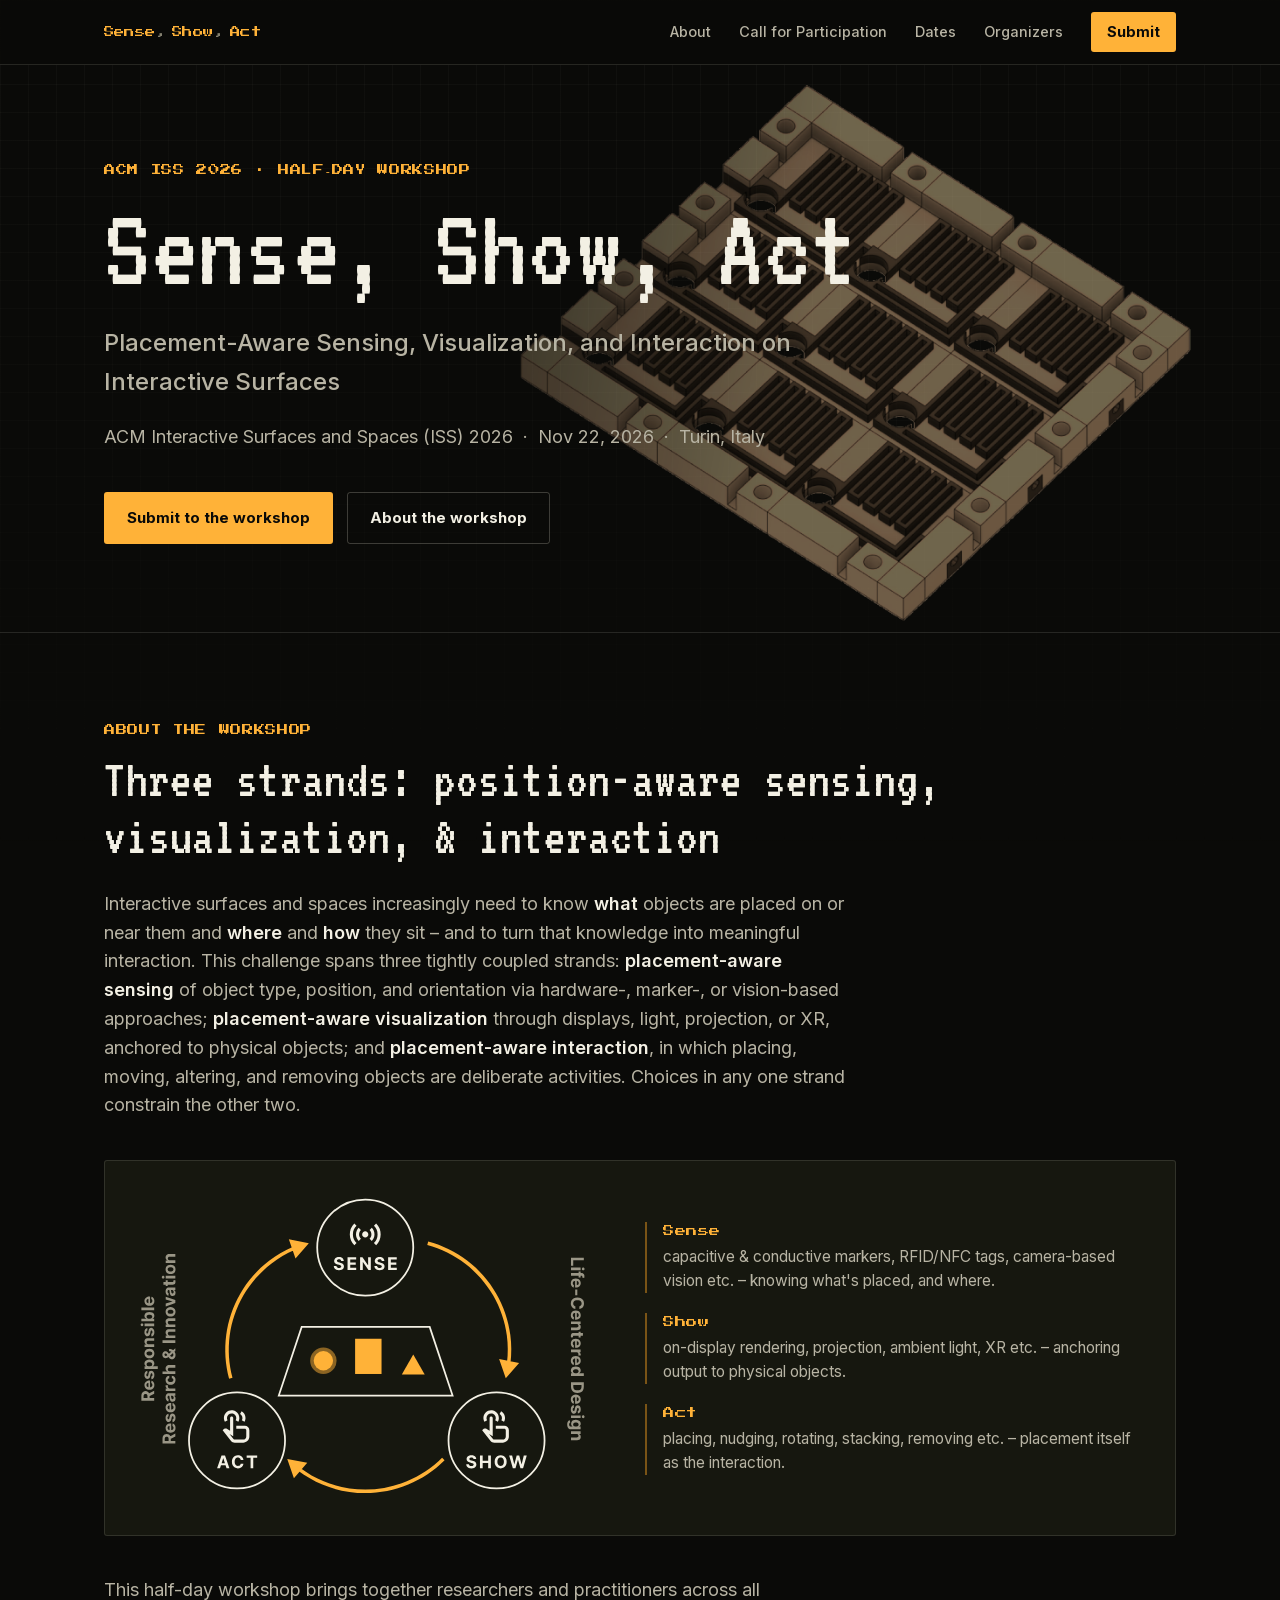
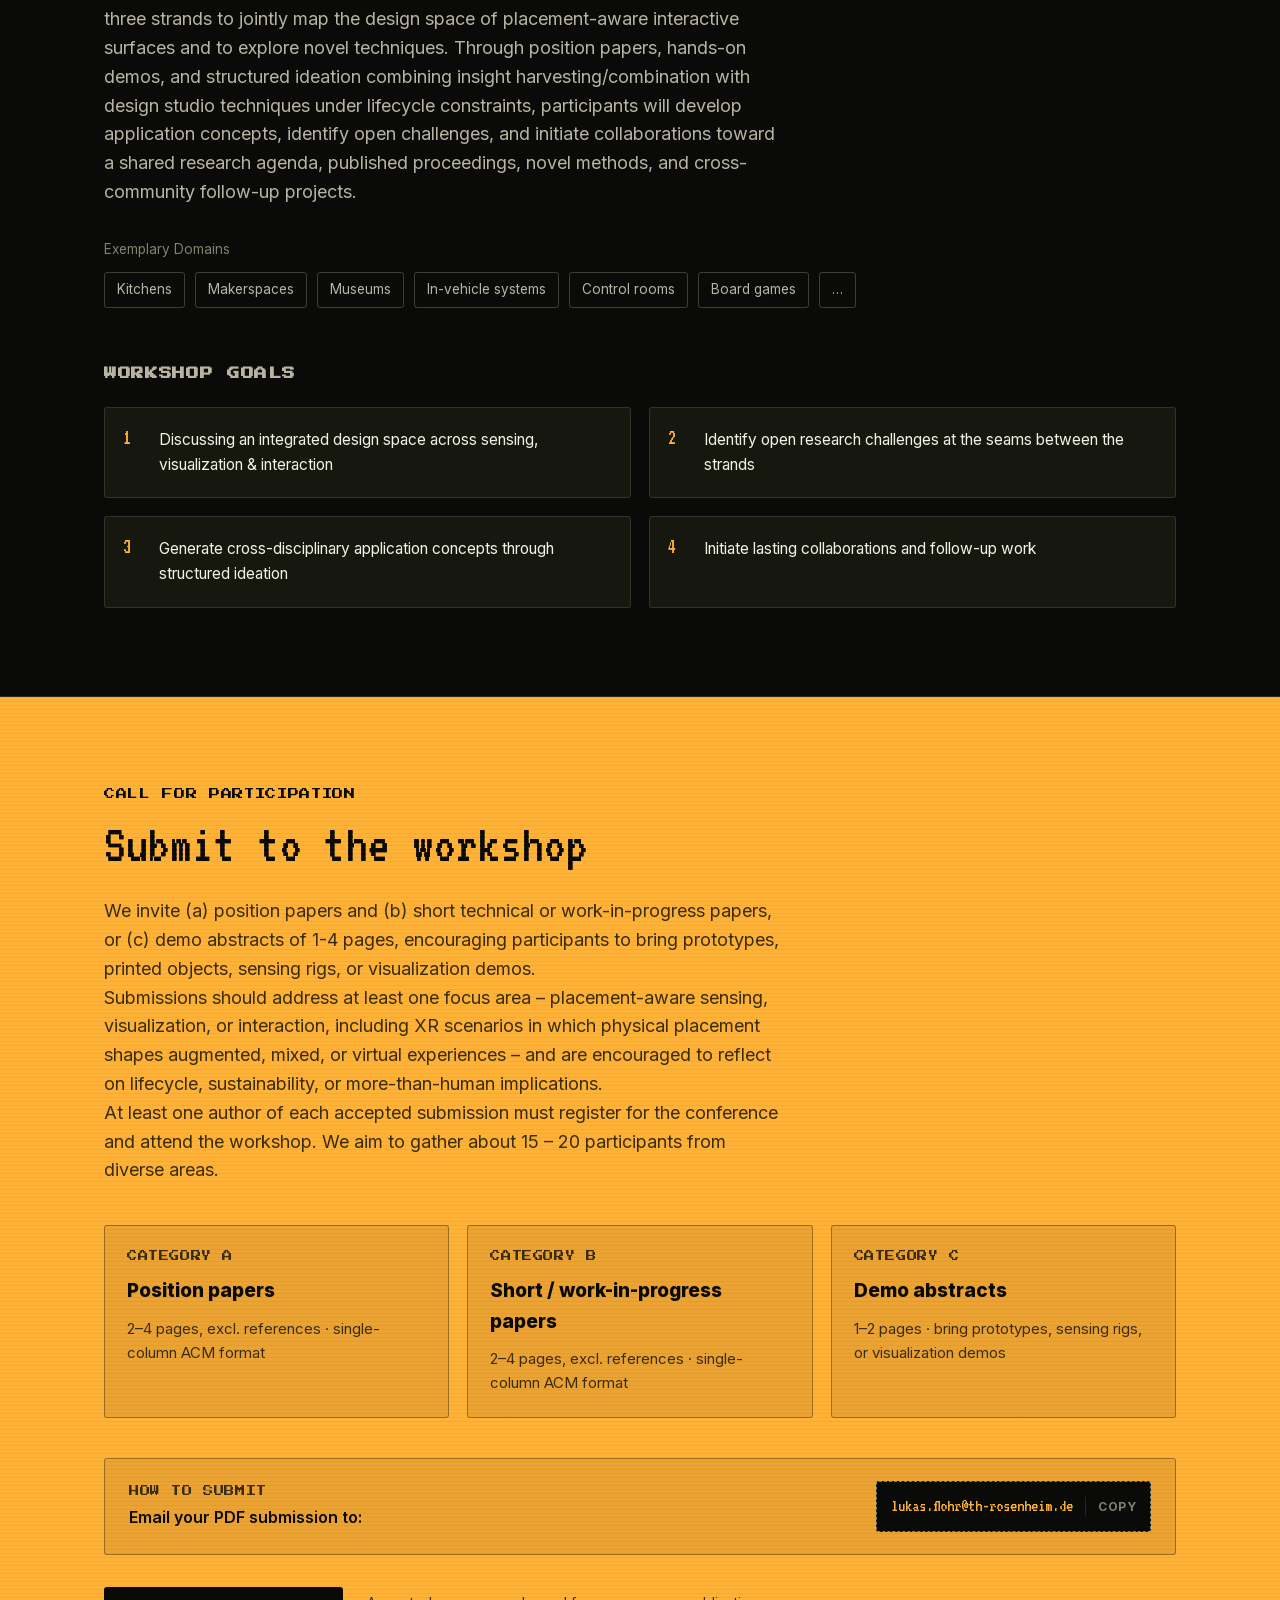
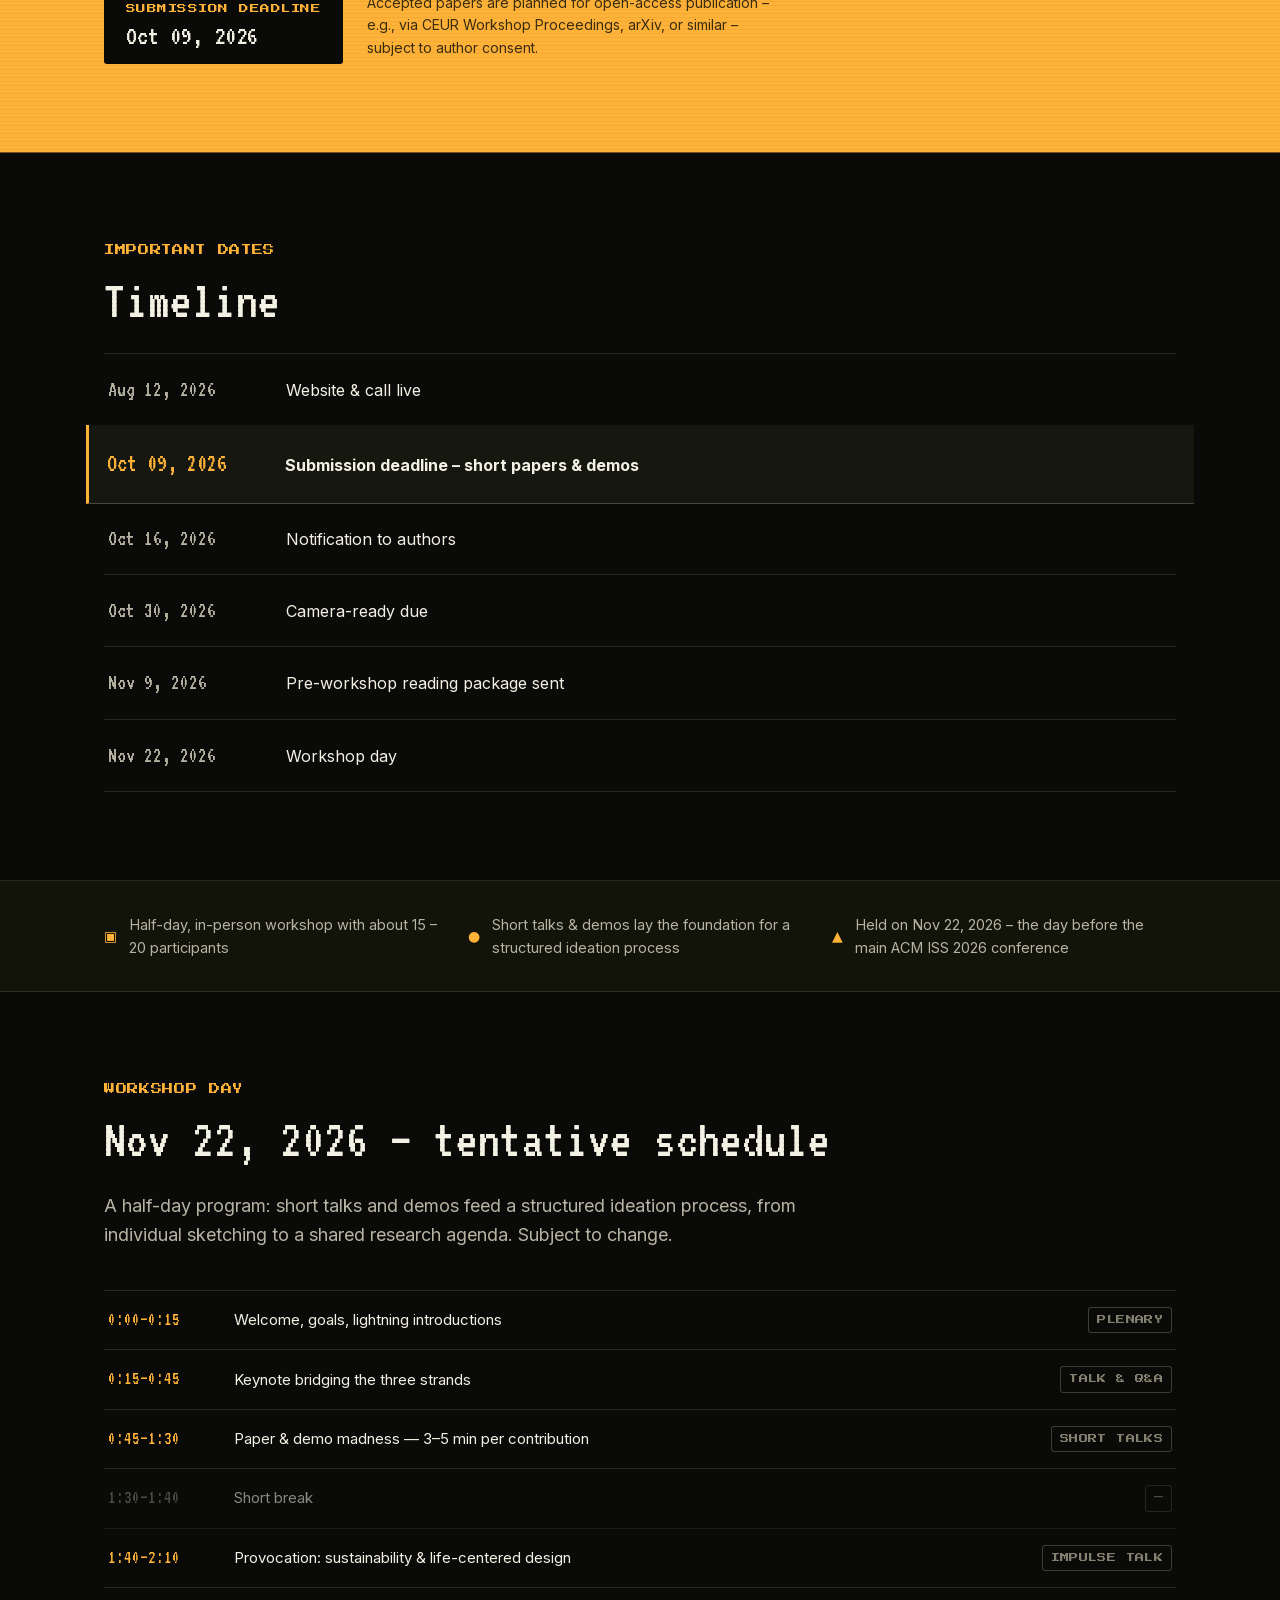
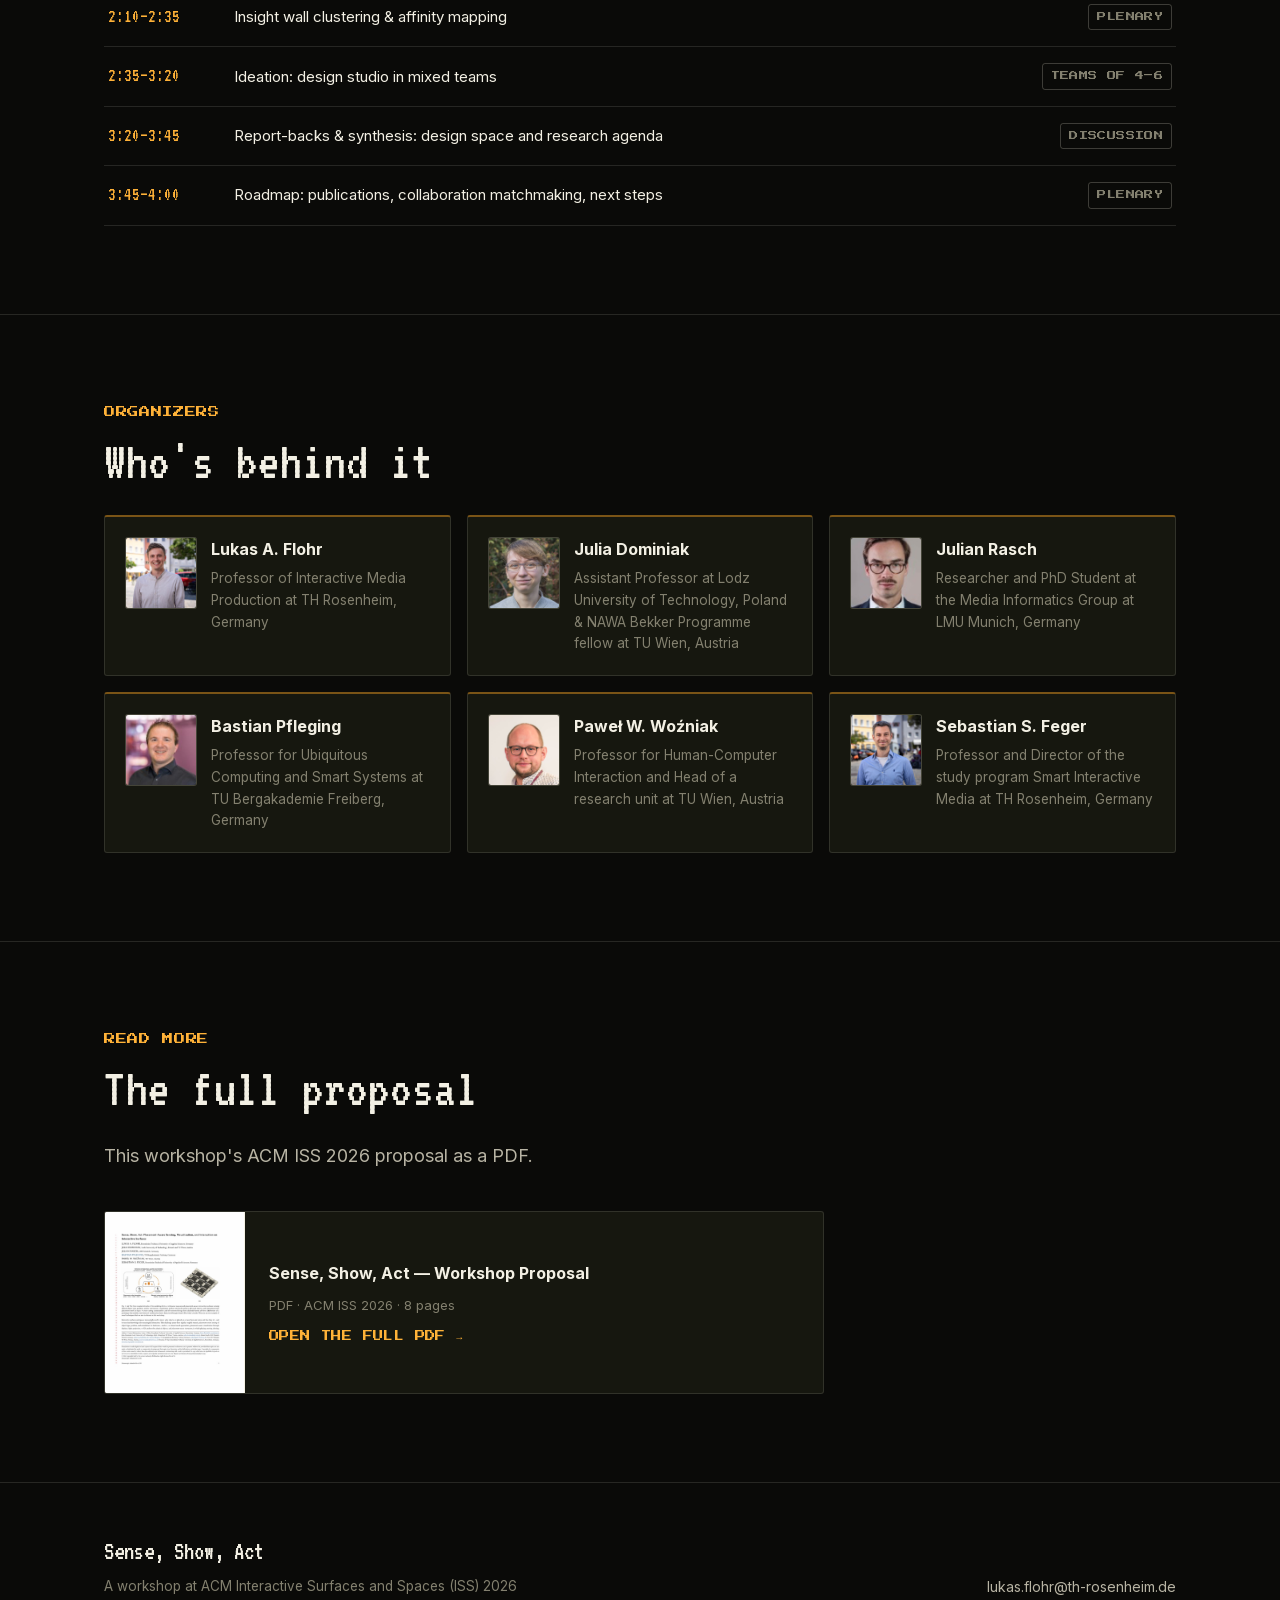
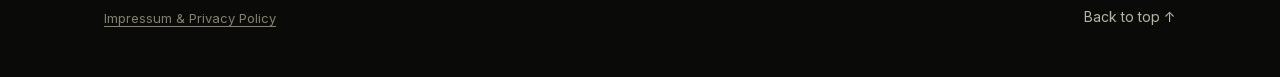
==== index.html @ be9f5bde "consitent submission date." ====
<!DOCTYPE html>
<html lang="en">
<head>
<meta charset="UTF-8">
<meta name="viewport" content="width=device-width, initial-scale=1.0">
<title>Sense, Show, Act — Workshop at ACM ISS 2026</title>
<meta name="description" content="Sense, Show, Act: a half-day ACM ISS 2026 workshop on placement-aware sensing, visualization, and interaction on interactive surfaces. Call for Participation open — submission deadline Sep 15, 2026.">
<link rel="icon" href="data:image/svg+xml,<svg xmlns=%22http://www.w3.org/2000/svg%22 viewBox=%220 0 16 16%22><rect width=%2216%22 height=%2216%22 fill=%22%230a0a08%22/><rect x=%223%22 y=%223%22 width=%224%22 height=%224%22 fill=%22%23ffb238%22/><rect x=%229%22 y=%229%22 width=%224%22 height=%224%22 fill=%22%23ffb238%22/></svg>">
<link rel="stylesheet" href="fonts/fonts.css">
<link rel="stylesheet" href="styles.css">
</head>
<body>
<a class="skip-link" href="#main">Skip to content</a>

<header class="site-header">
  <div class="wrap header-inner">
    <a class="wordmark" href="#top" aria-label="Sense, Show, Act — home">
      <span class="wordmark-px">Sense</span><span class="wordmark-dot">,</span>
      <span class="wordmark-px">Show</span><span class="wordmark-dot">,</span>
      <span class="wordmark-px">Act</span>
    </a>

    <button class="nav-toggle" id="navToggle" aria-expanded="false" aria-controls="primaryNav">
      <span class="nav-toggle-bar"></span>
      <span class="nav-toggle-bar"></span>
      <span class="nav-toggle-bar"></span>
      <span class="sr-only">Menu</span>
    </button>

    <nav class="primary-nav" id="primaryNav" aria-label="Primary">
      <a href="#about">About</a>
      <a href="#cfp">Call&nbsp;for&nbsp;Participation</a>
      <a href="#dates">Dates</a>
      <a href="#organizers">Organizers</a>
      <a class="nav-cta" href="#cfp">Submit</a>
    </nav>
  </div>
</header>

<main id="main">

  <!-- ============ HERO ============ -->
  <section class="hero" id="top">
    <div class="hero-photo" aria-hidden="true">
      <img src="img/sense-prototype.png" alt="">
    </div>
    <div class="wrap hero-inner">
      <p class="eyebrow">ACM ISS 2026 · Half&#8209;Day Workshop </p>
      <h1 class="hero-title">Sense, Show, Act</h1>
      <p class="hero-subtitle">Placement-Aware Sensing, Visualization, and Interaction on Interactive Surfaces</p>
      <p class="lede">
        ACM Interactive Surfaces and Spaces (ISS) 2026 &nbsp;·&nbsp; Nov 22, 2026 &nbsp;·&nbsp;
        Turin, Italy
        <!-- PLACEHOLDER: replace with confirmed ISS 2026 host city / venue -->
        <!--<span class="placeholder-inline">[LOCATION_PLACEHOLDER]</span>-->
      </p>
      <div class="hero-cta">
        <a class="btn btn-primary" href="#cfp">Submit to the workshop</a>
        <a class="btn btn-ghost" href="#about">About the workshop</a>
      </div>
    </div>
  </section>

  <!-- ============ ABOUT ============ -->
  <section class="section" id="about">
    <div class="wrap">
      <p class="eyebrow">About the workshop</p>
      <h2 class="section-title">Three strands: position-aware sensing, visualization, &amp; interaction</h2>
      <!--<p class="lede">Interactive surfaces need to know <em>what</em> is placed on them, and <em>how</em>. Sensing, visualization, and interaction each answer part of that question  – but are usually designed in isolation, by separate research communities.</p>-->

      <p class="lede">Interactive surfaces and spaces increasingly need to know <em>what</em> objects are placed on or near them and <em>where</em> and <em>how</em> they sit – and to turn that knowledge into meaningful interaction. This challenge spans three tightly coupled strands: <em>placement-aware sensing</em> of object type, position, and orientation via hardware-, marker-, or vision-based approaches; <em>placement-aware visualization</em> through displays, light, projection, or XR, anchored to physical objects; and <em>placement-aware interaction</em>, in which placing, moving, altering, and removing objects are deliberate activities. Choices in any one strand constrain the other two. </p>

      <div class="loop-block">
        <div class="loop-graphic">
          <img src="img/loop-teaser.svg" alt="Diagram of the Sense, Show, Act cycle: Sense detects object type, position and orientation; Show renders situated output anchored to objects; Act treats placement itself as the interaction. The three connect in a continuous loop, framed by responsible research &amp; innovation and life-centered design.">
        </div>

        <ul class="loop-legend">
          <li><span class="loop-key">Sense</span> capacitive &amp; conductive markers, RFID/NFC tags, camera-based vision etc. – knowing what's placed, and where.</li>
          <li><span class="loop-key">Show</span> on-display rendering, projection, ambient light, XR etc. – anchoring output to physical objects.</li>
          <li><span class="loop-key">Act</span> placing, nudging, rotating, stacking, removing etc.  – placement itself as the interaction.</li>
        </ul>
      </div>

      <p class="lede lede-tight">This half-day workshop brings together researchers and practitioners across all three strands to jointly map the design space of placement-aware interactive surfaces and to explore novel techniques. Through position papers, hands-on demos, and structured ideation combining insight harvesting/combination with design studio techniques under lifecycle constraints, participants will develop application concepts, identify open challenges, and initiate collaborations toward a shared research agenda, published proceedings, novel methods, and cross-community follow-up projects.</p>

      <div class="topic-chips">
        <p class="topic-chips-label">Exemplary Domains</p>
        <ul class="chip-list">
          <li>Kitchens</li>
          <li>Makerspaces</li>
          <li>Museums</li>
          <li>In-vehicle systems</li>
          <li>Control rooms</li>
          <li>Board games</li>
          <li>…</li>
        </ul>
      </div>
<!--
      <figure class="prototype-figure">
        <img src="img/sense-prototype.jpg" alt="A 3D-printed grid of interlocking blocks with dark conductive comb-like circuit patterns embossed into their surfaces, used to sense which object is placed in which socket." loading="lazy" width="1400" height="1132">
        <figcaption>One technique we'll discuss: 3D-printed conductive circuits that sense which object is placed where  – no batteries, no cameras.</figcaption>
      </figure>
-->
      <div class="goals">
        <h3 class="goals-title">Workshop goals</h3>
        <ol class="goals-list">
          <li>Discussing an integrated design space across sensing, visualization &amp; interaction</li>
          <li>Identify open research challenges at the seams between the strands</li>
          <li>Generate cross-disciplinary application concepts through structured ideation</li>
          <li>Initiate lasting collaborations and follow-up work</li>
        </ol>
      </div>
    </div>
  </section>

  <!-- ============ CALL FOR PARTICIPATION ============ -->
  <section class="section cfp" id="cfp">
    <div class="wrap">
      <p class="eyebrow eyebrow-invert">Call for Participation</p>
      <h2 class="section-title cfp-title">Submit to the workshop</h2>
      <p class="lede cfp-lede">We invite (a) position papers and (b) short technical or work-in-progress papers, or (c) demo abstracts of 1-4 pages, encouraging participants to bring prototypes, printed objects, sensing rigs, or visualization demos. 
        <br /> Submissions should address at least one focus area – placement-aware sensing, visualization, or interaction, including XR scenarios in which physical placement shapes augmented, mixed, or virtual experiences – and are encouraged to reflect on lifecycle, sustainability, or more-than-human implications.
        <br /> At least one author of each accepted submission must register for the conference and attend the workshop. We aim to gather about 15 – 20 participants from diverse areas.
      </p>
      <div class="cfp-cards">
        <article class="cfp-card">
          <p class="cfp-card-kicker">Category A</p>
          <h3>Position papers</h3>
          <p>2&ndash;4 pages, excl. references &middot; single-column ACM format</p>
        </article>
        <article class="cfp-card">
          <p class="cfp-card-kicker">Category B</p>
          <h3>Short / work-in-progress papers</h3>
          <p>2&ndash;4 pages, excl. references &middot; single-column ACM format</p>
        </article>
        <article class="cfp-card">
          <p class="cfp-card-kicker">Category C</p>
          <h3>Demo abstracts</h3>
          <p>1&ndash;2 pages &middot; bring prototypes, sensing rigs, or visualization demos</p>
        </article>
      </div>

      <div class="cfp-submit">
        <div class="cfp-submit-text">
          <p class="cfp-submit-label">How to submit</p>
          <p>Email your PDF submission to:</p>
        </div>
        <!-- PLACEHOLDER: replace with the real workshop submission address -->
        <button class="email-chip" id="emailChip" type="button" data-email="lukas.flohr@th-rosenheim.de" aria-label="Copy submission email address to clipboard">
          <code>lukas.flohr@th-rosenheim.de</code>
          <span class="email-chip-action" id="emailChipAction">Copy</span>
        </button>
      </div>

      <div class="cfp-footer">
        <div class="deadline-badge">
          <span class="deadline-badge-label">Submission deadline</span>
          <span class="deadline-badge-date">Oct 09, 2026</span>
        </div>
        <p class="cfp-note">Accepted papers are planned for open-access publication – e.g., via CEUR Workshop Proceedings, arXiv, or similar – subject to author consent.</p>
      </div>
    </div>
  </section>

  <!-- ============ DATES ============ -->
  <section class="section" id="dates">
    <div class="wrap">
      <p class="eyebrow">Important Dates</p>
      <h2 class="section-title">Timeline</h2>

      <ol class="timeline">
        <li class="timeline-item">
          <span class="timeline-date">Aug 12, 2026</span>
          <span class="timeline-milestone">Website &amp; call live</span>
        </li>
        <li class="timeline-item timeline-item-highlight">
          <span class="timeline-date">Oct 09, 2026</span>
          <span class="timeline-milestone">Submission deadline  – short papers &amp; demos</span>
        </li>
        <li class="timeline-item">
          <span class="timeline-date">Oct 16, 2026</span>
          <span class="timeline-milestone">Notification to authors</span>
        </li>
        <li class="timeline-item">
          <span class="timeline-date">Oct 30, 2026</span>
          <span class="timeline-milestone">Camera-ready due</span>
        </li>
        <li class="timeline-item">
          <span class="timeline-date">Nov 9, 2026</span>
          <span class="timeline-milestone">Pre-workshop reading package sent</span>
        </li>
        <li class="timeline-item">
          <span class="timeline-date">Nov 22, 2026</span>
          <span class="timeline-milestone">Workshop day</span>
        </li>
      </ol>
    </div>
  </section>

  <!-- ============ FORMAT (compact strip) ============ -->
  <section class="format-strip" id="format" aria-label="Workshop format">
    <div class="wrap format-strip-inner">
      <div class="format-item">
        <span class="format-icon" aria-hidden="true">&#9635;</span>
        <p>Half-day, in-person workshop with about 15 – 20 participants</p>
      </div>
      <div class="format-item">
        <span class="format-icon" aria-hidden="true">&#9679;</span>
        <p>Short talks &amp; demos lay the foundation for a structured ideation process</p>
      </div>
      <div class="format-item">
        <span class="format-icon" aria-hidden="true">&#9650;</span>
        <p>Held on Nov 22, 2026 – the day before the main ACM ISS 2026 conference</p>
      </div>
    </div>
  </section>

  <!-- ============ WORKSHOP DAY SCHEDULE ============ -->
  <section class="section" id="schedule">
    <div class="wrap">
      <p class="eyebrow">Workshop Day</p>
      <h2 class="section-title">Nov 22, 2026 &mdash; tentative schedule</h2>
      <p class="lede">A half-day program: short talks and demos feed a structured ideation process, from individual sketching to a shared research agenda. Subject to change.</p>

      <ol class="schedule-list">
        <li class="schedule-item">
          <span class="schedule-time">0:00&ndash;0:15</span>
          <span class="schedule-activity">Welcome, goals, lightning introductions</span>
          <span class="schedule-tag">Plenary</span>
        </li>
        <li class="schedule-item">
          <span class="schedule-time">0:15&ndash;0:45</span>
          <span class="schedule-activity">Keynote bridging the three strands</span>
          <span class="schedule-tag">Talk &amp; Q&amp;A</span>
        </li>
        <li class="schedule-item">
          <span class="schedule-time">0:45&ndash;1:30</span>
          <span class="schedule-activity">Paper &amp; demo madness &mdash; 3&ndash;5 min per contribution</span>
          <span class="schedule-tag">Short talks</span>
        </li>
        <li class="schedule-item schedule-item-break">
          <span class="schedule-time">1:30&ndash;1:40</span>
          <span class="schedule-activity">Short break</span>
          <span class="schedule-tag">&mdash;</span>
        </li>
        <li class="schedule-item">
          <span class="schedule-time">1:40&ndash;2:10</span>
          <span class="schedule-activity">Provocation: sustainability &amp; life-centered design</span>
          <span class="schedule-tag">Impulse talk</span>
        </li>
        <li class="schedule-item">
          <span class="schedule-time">2:10&ndash;2:35</span>
          <span class="schedule-activity">Insight wall clustering &amp; affinity mapping</span>
          <span class="schedule-tag">Plenary</span>
        </li>
        <li class="schedule-item">
          <span class="schedule-time">2:35&ndash;3:20</span>
          <span class="schedule-activity">Ideation: design studio in mixed teams</span>
          <span class="schedule-tag">Teams of 4&ndash;6</span>
        </li>
        <li class="schedule-item">
          <span class="schedule-time">3:20&ndash;3:45</span>
          <span class="schedule-activity">Report-backs &amp; synthesis: design space and research agenda</span>
          <span class="schedule-tag">Discussion</span>
        </li>
        <li class="schedule-item">
          <span class="schedule-time">3:45&ndash;4:00</span>
          <span class="schedule-activity">Roadmap: publications, collaboration matchmaking, next steps</span>
          <span class="schedule-tag">Plenary</span>
        </li>
      </ol>
    </div>
  </section>

  <!-- ============ ORGANIZERS ============ -->
  <section class="section" id="organizers">
    <div class="wrap">
      <p class="eyebrow">Organizers</p>
      <h2 class="section-title">Who's behind it</h2>

      <ul class="organizer-grid">
        <li class="organizer-card">
          <img class="organizer-photo" src="img/organizers/flohr.jpg" alt="Portrait of Lukas A. Flohr" loading="lazy" width="320" height="320">
          <div class="organizer-info">
            <p class="organizer-name">Lukas A. Flohr</p>
            <p class="organizer-affil">Professor of Interactive Media Production at TH Rosenheim, Germany</p>
          </div>
        </li>
        <li class="organizer-card">
          <img class="organizer-photo" src="img/organizers/dominiak.jpg" alt="Portrait of Julia Dominiak" loading="lazy" width="320" height="320">
          <div class="organizer-info">
            <p class="organizer-name">Julia Dominiak</p>
            <p class="organizer-affil">Assistant Professor at Lodz University of Technology, Poland &amp; NAWA Bekker Programme fellow at TU Wien, Austria</p>
          </div>
        </li>
        <li class="organizer-card">
          <img class="organizer-photo" src="img/organizers/rasch.jpg" alt="Portrait of Julian Rasch" loading="lazy" width="320" height="320">
          <div class="organizer-info">
            <p class="organizer-name">Julian Rasch</p>
            <p class="organizer-affil">Researcher and PhD Student at the Media Informatics Group at LMU Munich, Germany</p>
          </div>
        </li>
        <li class="organizer-card">
          <img class="organizer-photo" src="img/organizers/pfleging.jpg" alt="Portrait of Bastian Pfleging" loading="lazy" width="320" height="320">
          <div class="organizer-info">
            <p class="organizer-name">Bastian Pfleging</p>
            <p class="organizer-affil">Professor for Ubiquitous Computing and Smart Systems at TU Bergakademie Freiberg, Germany</p>
          </div>
        </li>
        <li class="organizer-card">
          <img class="organizer-photo" src="img/organizers/wozniak.jpg" alt="Portrait of Pawe&#322; W. Wo&#378;niak" loading="lazy" width="320" height="320">
          <div class="organizer-info">
            <p class="organizer-name">Paweł W. Woźniak</p>
            <p class="organizer-affil">Professor for Human-Computer Interaction and Head of a research unit at TU Wien, Austria</p>
          </div>
        </li>
        <li class="organizer-card">
          <img class="organizer-photo" src="img/organizers/feger.jpg" alt="Portrait of Sebastian S. Feger" loading="lazy" width="320" height="320">
          <div class="organizer-info">
            <p class="organizer-name">Sebastian S. Feger</p>
            <p class="organizer-affil">Professor and Director of the study program Smart Interactive Media at TH Rosenheim, Germany</p>
          </div>
        </li>
      </ul>
    </div>
  </section>

  <!-- ============ FULL PROPOSAL (PDF) ============ -->
  <section class="section" id="proposal">
    <div class="wrap">
      <p class="eyebrow">Read More</p>
      <h2 class="section-title">The full proposal</h2>
      <p class="lede">This workshop's ACM ISS 2026 proposal as a PDF.</p>

      <a class="proposal-preview" href="docs/Sense-Show-Act_Workshop-Proposal_ACM-ISS-2026.pdf" target="_blank" rel="noopener">
        <img class="proposal-preview-thumb" src="img/proposal-thumb.jpg" alt="First page preview of the Sense, Show, Act ACM ISS 2026 workshop proposal PDF" loading="lazy" width="695" height="900">
        <span class="proposal-preview-info">
          <span class="proposal-preview-title">Sense, Show, Act &mdash; Workshop Proposal</span>
          <span class="proposal-preview-meta">PDF &middot; ACM ISS 2026 &middot; 8 pages</span>
          <span class="proposal-preview-cta">Open the full PDF &rarr;</span>
        </span>
      </a>
    </div>
  </section>

</main>

<footer class="site-footer">
  <div class="wrap footer-inner">
    <div class="footer-brand">
      <p class="footer-title">Sense, Show, Act</p>
      <p class="footer-sub">A workshop at ACM Interactive Surfaces and Spaces (ISS) 2026</p>
      <p class="footer-legal"><a href="impressum.html">Impressum &amp; Privacy Policy</a></p>
    </div>
    <div class="footer-contact">
      <!-- PLACEHOLDER: replace with the real workshop submission address -->
      <a href="mailto:lukas.flohr@th-rosenheim.de">lukas.flohr@th-rosenheim.de</a>
      <a href="#top">Back to top &uarr;</a>
    </div>
  </div>
</footer>

<script src="script.js"></script>
</body>
</html>
---- fonts/fonts.css ----
/* latin-ext */
@font-face {
  font-family: 'Inter';
  font-style: normal;
  font-weight: 400;
  font-display: swap;
  src: url(./UcC73FwrK3iLTeHuS_nVMrMxCp50SjIa25L7W0Q5n-wU.woff2) format('woff2');
  unicode-range: U+0100-02BA, U+02BD-02C5, U+02C7-02CC, U+02CE-02D7, U+02DD-02FF, U+0304, U+0308, U+0329, U+1D00-1DBF, U+1E00-1E9F, U+1EF2-1EFF, U+2020, U+20A0-20AB, U+20AD-20C0, U+2113, U+2C60-2C7F, U+A720-A7FF;
}
/* latin */
@font-face {
  font-family: 'Inter';
  font-style: normal;
  font-weight: 400;
  font-display: swap;
  src: url(./UcC73FwrK3iLTeHuS_nVMrMxCp50SjIa1ZL7W0Q5nw.woff2) format('woff2');
  unicode-range: U+0000-00FF, U+0131, U+0152-0153, U+02BB-02BC, U+02C6, U+02DA, U+02DC, U+0304, U+0308, U+0329, U+2000-206F, U+20AC, U+2122, U+2191, U+2193, U+2212, U+2215, U+FEFF, U+FFFD;
}
/* latin-ext */
@font-face {
  font-family: 'Inter';
  font-style: normal;
  font-weight: 500;
  font-display: swap;
  src: url(./UcC73FwrK3iLTeHuS_nVMrMxCp50SjIa25L7W0Q5n-wU.woff2) format('woff2');
  unicode-range: U+0100-02BA, U+02BD-02C5, U+02C7-02CC, U+02CE-02D7, U+02DD-02FF, U+0304, U+0308, U+0329, U+1D00-1DBF, U+1E00-1E9F, U+1EF2-1EFF, U+2020, U+20A0-20AB, U+20AD-20C0, U+2113, U+2C60-2C7F, U+A720-A7FF;
}
/* latin */
@font-face {
  font-family: 'Inter';
  font-style: normal;
  font-weight: 500;
  font-display: swap;
  src: url(./UcC73FwrK3iLTeHuS_nVMrMxCp50SjIa1ZL7W0Q5nw.woff2) format('woff2');
  unicode-range: U+0000-00FF, U+0131, U+0152-0153, U+02BB-02BC, U+02C6, U+02DA, U+02DC, U+0304, U+0308, U+0329, U+2000-206F, U+20AC, U+2122, U+2191, U+2193, U+2212, U+2215, U+FEFF, U+FFFD;
}
/* latin-ext */
@font-face {
  font-family: 'Inter';
  font-style: normal;
  font-weight: 600;
  font-display: swap;
  src: url(./UcC73FwrK3iLTeHuS_nVMrMxCp50SjIa25L7W0Q5n-wU.woff2) format('woff2');
  unicode-range: U+0100-02BA, U+02BD-02C5, U+02C7-02CC, U+02CE-02D7, U+02DD-02FF, U+0304, U+0308, U+0329, U+1D00-1DBF, U+1E00-1E9F, U+1EF2-1EFF, U+2020, U+20A0-20AB, U+20AD-20C0, U+2113, U+2C60-2C7F, U+A720-A7FF;
}
/* latin */
@font-face {
  font-family: 'Inter';
  font-style: normal;
  font-weight: 600;
  font-display: swap;
  src: url(./UcC73FwrK3iLTeHuS_nVMrMxCp50SjIa1ZL7W0Q5nw.woff2) format('woff2');
  unicode-range: U+0000-00FF, U+0131, U+0152-0153, U+02BB-02BC, U+02C6, U+02DA, U+02DC, U+0304, U+0308, U+0329, U+2000-206F, U+20AC, U+2122, U+2191, U+2193, U+2212, U+2215, U+FEFF, U+FFFD;
}
/* latin-ext */
@font-face {
  font-family: 'Inter';
  font-style: normal;
  font-weight: 700;
  font-display: swap;
  src: url(./UcC73FwrK3iLTeHuS_nVMrMxCp50SjIa25L7W0Q5n-wU.woff2) format('woff2');
  unicode-range: U+0100-02BA, U+02BD-02C5, U+02C7-02CC, U+02CE-02D7, U+02DD-02FF, U+0304, U+0308, U+0329, U+1D00-1DBF, U+1E00-1E9F, U+1EF2-1EFF, U+2020, U+20A0-20AB, U+20AD-20C0, U+2113, U+2C60-2C7F, U+A720-A7FF;
}
/* latin */
@font-face {
  font-family: 'Inter';
  font-style: normal;
  font-weight: 700;
  font-display: swap;
  src: url(./UcC73FwrK3iLTeHuS_nVMrMxCp50SjIa1ZL7W0Q5nw.woff2) format('woff2');
  unicode-range: U+0000-00FF, U+0131, U+0152-0153, U+02BB-02BC, U+02C6, U+02DA, U+02DC, U+0304, U+0308, U+0329, U+2000-206F, U+20AC, U+2122, U+2191, U+2193, U+2212, U+2215, U+FEFF, U+FFFD;
}
/* latin-ext */
@font-face {
  font-family: 'Inter';
  font-style: normal;
  font-weight: 800;
  font-display: swap;
  src: url(./UcC73FwrK3iLTeHuS_nVMrMxCp50SjIa25L7W0Q5n-wU.woff2) format('woff2');
  unicode-range: U+0100-02BA, U+02BD-02C5, U+02C7-02CC, U+02CE-02D7, U+02DD-02FF, U+0304, U+0308, U+0329, U+1D00-1DBF, U+1E00-1E9F, U+1EF2-1EFF, U+2020, U+20A0-20AB, U+20AD-20C0, U+2113, U+2C60-2C7F, U+A720-A7FF;
}
/* latin */
@font-face {
  font-family: 'Inter';
  font-style: normal;
  font-weight: 800;
  font-display: swap;
  src: url(./UcC73FwrK3iLTeHuS_nVMrMxCp50SjIa1ZL7W0Q5nw.woff2) format('woff2');
  unicode-range: U+0000-00FF, U+0131, U+0152-0153, U+02BB-02BC, U+02C6, U+02DA, U+02DC, U+0304, U+0308, U+0329, U+2000-206F, U+20AC, U+2122, U+2191, U+2193, U+2212, U+2215, U+FEFF, U+FFFD;
}
/* latin-ext */
@font-face {
  font-family: 'Press Start 2P';
  font-style: normal;
  font-weight: 400;
  font-display: swap;
  src: url(./e3t4euO8T-267oIAQAu6jDQyK3nbivNm4I81PZQ.woff2) format('woff2');
  unicode-range: U+0100-02BA, U+02BD-02C5, U+02C7-02CC, U+02CE-02D7, U+02DD-02FF, U+0304, U+0308, U+0329, U+1D00-1DBF, U+1E00-1E9F, U+1EF2-1EFF, U+2020, U+20A0-20AB, U+20AD-20C0, U+2113, U+2C60-2C7F, U+A720-A7FF;
}
/* latin */
@font-face {
  font-family: 'Press Start 2P';
  font-style: normal;
  font-weight: 400;
  font-display: swap;
  src: url(./e3t4euO8T-267oIAQAu6jDQyK3nVivNm4I81.woff2) format('woff2');
  unicode-range: U+0000-00FF, U+0131, U+0152-0153, U+02BB-02BC, U+02C6, U+02DA, U+02DC, U+0304, U+0308, U+0329, U+2000-206F, U+20AC, U+2122, U+2191, U+2193, U+2212, U+2215, U+FEFF, U+FFFD;
}
/* latin-ext */
@font-face {
  font-family: 'VT323';
  font-style: normal;
  font-weight: 400;
  font-display: swap;
  src: url(./pxiKyp0ihIEF2isRFJXUdVNFKPY.woff2) format('woff2');
  unicode-range: U+0100-02BA, U+02BD-02C5, U+02C7-02CC, U+02CE-02D7, U+02DD-02FF, U+0304, U+0308, U+0329, U+1D00-1DBF, U+1E00-1E9F, U+1EF2-1EFF, U+2020, U+20A0-20AB, U+20AD-20C0, U+2113, U+2C60-2C7F, U+A720-A7FF;
}
/* latin */
@font-face {
  font-family: 'VT323';
  font-style: normal;
  font-weight: 400;
  font-display: swap;
  src: url(./pxiKyp0ihIEF2isfFJXUdVNF.woff2) format('woff2');
  unicode-range: U+0000-00FF, U+0131, U+0152-0153, U+02BB-02BC, U+02C6, U+02DA, U+02DC, U+0304, U+0308, U+0329, U+2000-206F, U+20AC, U+2122, U+2191, U+2193, U+2212, U+2215, U+FEFF, U+FFFD;
}
---- styles.css ----
/* ============================================================
   Sense, Show, Act — ACM ISS 2026 Workshop
   Terminal-minimal theme: near-black base, amber accent,
   pixel-grid texture, VT323 / Press Start 2P display type.
   ============================================================ */

:root {
  --bg: #0a0a08;
  --bg-alt: #121309;
  --panel: #16170f;
  --panel-2: #1c1d13;
  --border: rgba(244, 240, 224, 0.12);
  --border-strong: rgba(244, 240, 224, 0.22);

  --fg: #f3f0e4;
  --fg-muted: #b8b4a4;
  --fg-faint: #83806f;

  --accent: #ffb238;
  --accent-soft: #7a5416;
  --accent-contrast: #0a0a08;
  --accent-contrast-muted: #3a2c0f;

  --font-display: 'VT323', ui-monospace, monospace;
  --font-pixel: 'Press Start 2P', ui-monospace, monospace;
  --font-body: 'Inter', system-ui, -apple-system, 'Segoe UI', sans-serif;

  --wrap: 1120px;
  --radius: 3px;
}

/* ---------- Reset ---------- */
*, *::before, *::after { box-sizing: border-box; }
html { scroll-behavior: smooth; }
@media (prefers-reduced-motion: reduce) {
  html { scroll-behavior: auto; }
  * { animation-duration: 0.01ms !important; transition-duration: 0.01ms !important; }
}

body {
  margin: 0;
  background: var(--bg);
  color: var(--fg);
  font-family: var(--font-body);
  font-size: 16px;
  line-height: 1.6;
  -webkit-font-smoothing: antialiased;
}

/* pixel-grid + scanline texture, fixed behind content */
body::before {
  content: "";
  position: fixed;
  inset: 0;
  z-index: 0;
  pointer-events: none;
  background-image:
    linear-gradient(rgba(244, 240, 224, 0.035) 1px, transparent 1px),
    linear-gradient(90deg, rgba(244, 240, 224, 0.035) 1px, transparent 1px);
  background-size: 28px 28px;
  mask-image: linear-gradient(to bottom, rgba(0,0,0,0.9), rgba(0,0,0,0.35) 60%, transparent 100%);
}

img { max-width: 100%; display: block; }
h1, h2, h3, h4 { margin: 0; }
p { margin: 0; }
ul, ol { margin: 0; padding: 0; list-style: none; }
a { color: inherit; text-decoration: none; }
button { font: inherit; color: inherit; background: none; border: 0; cursor: pointer; }
code { font-family: var(--font-display); }

.sr-only {
  position: absolute;
  width: 1px; height: 1px;
  padding: 0; margin: -1px;
  overflow: hidden;
  clip: rect(0,0,0,0);
  white-space: nowrap;
  border: 0;
}

.skip-link {
  position: absolute;
  left: 1rem; top: -3rem;
  background: var(--accent);
  color: var(--accent-contrast);
  padding: 0.6rem 1rem;
  border-radius: var(--radius);
  font-weight: 700;
  z-index: 100;
  transition: top 0.15s ease;
}
.skip-link:focus { top: 1rem; }

:focus-visible {
  outline: 2px solid var(--accent);
  outline-offset: 3px;
}

.wrap {
  max-width: var(--wrap);
  margin: 0 auto;
  padding: 0 24px;
  position: relative;
  z-index: 1;
}

/* ---------- Eyebrow / labels ---------- */
.eyebrow {
  font-family: var(--font-pixel);
  font-size: 11px;
  letter-spacing: 0.06em;
  text-transform: uppercase;
  color: var(--accent);
  margin-bottom: 14px;
}
.eyebrow-invert { color: var(--accent-contrast); }

/* ---------- Header / Nav ---------- */
.site-header {
  position: sticky;
  top: 0;
  z-index: 50;
  background: rgba(10, 10, 8, 0.86);
  backdrop-filter: blur(8px);
  border-bottom: 1px solid var(--border);
}

.header-inner {
  display: flex;
  align-items: center;
  justify-content: space-between;
  height: 64px;
}

.wordmark {
  display: inline-flex;
  align-items: baseline;
  gap: 0 5px;
  font-family: var(--font-pixel);
  font-size: clamp(8px, 2.4vw, 10px);
  letter-spacing: 0.02em;
  color: var(--fg);
  white-space: nowrap;
  flex: none;
}
.wordmark-px { color: var(--accent); }
.wordmark-dot { color: var(--fg-faint); margin-left: -3px; }

.primary-nav {
  display: flex;
  align-items: center;
  gap: 28px;
  font-size: 14.5px;
  font-weight: 500;
}

.primary-nav a { color: var(--fg-muted); transition: color 0.15s ease; }
.primary-nav a:hover, .primary-nav a:focus-visible { color: var(--fg); }

.nav-cta {
  color: var(--accent-contrast) !important;
  background: var(--accent);
  padding: 8px 16px;
  border-radius: var(--radius);
  font-weight: 700;
}
.nav-cta:hover, .nav-cta:focus-visible {
  background: #ffc25c;
  color: var(--accent-contrast) !important;
}

.nav-toggle {
  display: none;
  flex-direction: column;
  justify-content: center;
  gap: 5px;
  width: 40px; height: 40px;
  border: 1px solid var(--border);
  border-radius: var(--radius);
}
.nav-toggle-bar {
  width: 18px; height: 2px;
  background: var(--fg);
  margin: 0 auto;
}

/* ---------- Buttons ---------- */
.btn {
  display: inline-flex;
  align-items: center;
  justify-content: center;
  padding: 13px 22px;
  border-radius: var(--radius);
  font-weight: 700;
  font-size: 15px;
  border: 1px solid transparent;
  transition: transform 0.12s ease, background 0.15s ease, border-color 0.15s ease;
}
.btn:hover { transform: translateY(-1px); }

.btn-primary {
  background: var(--accent);
  color: var(--accent-contrast);
}
.btn-primary:hover, .btn-primary:focus-visible { background: #ffc25c; }

.btn-ghost {
  border-color: var(--border-strong);
  color: var(--fg);
}
.btn-ghost:hover, .btn-ghost:focus-visible { border-color: var(--accent); color: var(--accent); }

/* ---------- Hero ---------- */
.hero {
  position: relative;
  overflow: hidden;
  padding: 96px 0 88px;
  border-bottom: 1px solid var(--border);
}

.hero-photo {
  position: absolute;
  inset: 0;
  z-index: 0;
  pointer-events: none;
  mask-image: radial-gradient(ellipse 90% 70% at 100% 100%, black 0%, black 35%, transparent 72%);
  -webkit-mask-image: radial-gradient(ellipse 90% 70% at 100% 100%, black 0%, black 35%, transparent 72%);
}
.hero-photo img {
  width: 100%;
  height: 100%;
  object-fit: contain;
  object-position: 100% 100%;
  filter: grayscale(0.2) sepia(0.45) saturate(2) hue-rotate(-14deg) brightness(0.8) contrast(1.1);
  opacity: 0.45;
}

@media (min-width: 860px) {
  .hero-photo {
    mask-image: linear-gradient(100deg, transparent 0%, transparent 18%, rgba(0, 0, 0, 0.55) 42%, black 62%);
    -webkit-mask-image: linear-gradient(100deg, transparent 0%, transparent 18%, rgba(0, 0, 0, 0.55) 42%, black 62%);
  }
  .hero-photo img {
    object-position: 88% 48%;
    opacity: 0.5;
  }
}

.hero-title {
  font-family: var(--font-display);
  font-weight: 400;
  font-size: clamp(56px, 11vw, 116px);
  line-height: 0.98;
  color: var(--fg);
  margin: 0 0 18px;
  letter-spacing: 0.01em;
}

.hero-subtitle {
  font-size: clamp(18px, 2.6vw, 24px);
  font-weight: 500;
  color: var(--fg-muted);
  max-width: 46ch;
  margin-bottom: 22px;
}

.hero-meta {
  font-size: 14.5px;
  color: var(--fg-faint);
  margin-bottom: 40px;
}

.placeholder-inline {
  display: inline-block;
  color: var(--accent);
  border: 1px dashed var(--accent-soft);
  padding: 1px 6px;
  border-radius: var(--radius);
  overflow-wrap: anywhere;
  word-break: break-word;
  max-width: 100%;
}

.hero-cta {
  display: flex;
  flex-wrap: wrap;
  gap: 14px;
}

/* ---------- Section shell ---------- */
.section {
  padding: 88px 0;
  border-bottom: 1px solid var(--border);
}

.section-title {
  font-family: var(--font-display);
  font-weight: 400;
  font-size: clamp(36px, 5.5vw, 54px);
  line-height: 1.05;
  margin-bottom: 24px;
}

.lede {
  font-size: 18px;
  color: var(--fg-muted);
  max-width: 68ch;
  margin-bottom: 40px;
}
.lede-tight { margin-top: 40px; margin-bottom: 0; max-width: 62ch; }
.lede em { color: var(--fg); font-style: normal; font-weight: 600; }

/* ---------- Loop graphic ---------- */
.loop-block {
  display: grid;
  grid-template-columns: minmax(280px, 460px) 1fr;
  gap: 48px;
  align-items: center;
  background: var(--panel);
  border: 1px solid var(--border);
  border-radius: var(--radius);
  padding: 32px;
  margin-bottom: 24px;
}

.loop-graphic img { width: 100%; height: auto; display: block; }

.loop-legend { display: flex; flex-direction: column; gap: 20px; }
.loop-legend li {
  font-size: 15.5px;
  color: var(--fg-muted);
  line-height: 1.55;
  padding-left: 16px;
  border-left: 2px solid var(--accent-soft);
}
.loop-key {
  display: block;
  font-family: var(--font-pixel);
  font-size: 11px;
  letter-spacing: 0.05em;
  color: var(--accent);
  margin-bottom: 6px;
}

/* ---------- Topic chips ---------- */
.topic-chips { margin-top: 32px; }
.topic-chips-label {
  font-size: 13.5px;
  color: var(--fg-faint);
  margin-bottom: 12px;
}
.chip-list {
  display: flex;
  flex-wrap: wrap;
  gap: 10px;
}
.chip-list li {
  font-size: 13.5px;
  color: var(--fg-muted);
  border: 1px solid var(--border-strong);
  border-radius: var(--radius);
  padding: 6px 12px;
}

/* ---------- Prototype figure ---------- */
.prototype-figure {
  margin: 48px 0 0;
  border: 1px solid var(--border);
  border-radius: var(--radius);
  overflow: hidden;
  background: var(--panel);
  max-width: 720px;
}
.prototype-figure img { width: 100%; height: auto; }
.prototype-figure figcaption {
  padding: 16px 20px;
  font-size: 14px;
  color: var(--fg-faint);
  border-top: 1px solid var(--border);
}

/* ---------- Proposal PDF preview ---------- */
.proposal-preview {
  display: flex;
  align-items: stretch;
  gap: 24px;
  background: var(--panel);
  border: 1px solid var(--border);
  border-radius: var(--radius);
  overflow: hidden;
  max-width: 720px;
  transition: border-color 0.15s ease;
}
.proposal-preview:hover, .proposal-preview:focus-visible {
  border-color: var(--accent);
}
.proposal-preview-thumb {
  flex: none;
  width: 140px;
  height: 181px;
  object-fit: cover;
  object-position: top;
  border-right: 1px solid var(--border);
  background: var(--fg);
}
.proposal-preview-info {
  display: flex;
  flex-direction: column;
  justify-content: center;
  gap: 8px;
  padding: 20px 24px 20px 0;
  min-width: 0;
}
.proposal-preview-title {
  font-weight: 700;
  font-size: 16px;
  color: var(--fg);
}
.proposal-preview-meta {
  font-size: 13px;
  color: var(--fg-faint);
}
.proposal-preview-cta {
  font-family: var(--font-pixel);
  font-size: 10px;
  letter-spacing: 0.04em;
  text-transform: uppercase;
  color: var(--accent);
  margin-top: 4px;
}

/* ---------- Goals ---------- */
.goals { margin-top: 56px; }
.goals-title {
  font-family: var(--font-pixel);
  font-size: 13px;
  letter-spacing: 0.05em;
  text-transform: uppercase;
  color: var(--fg-muted);
  margin-bottom: 22px;
}
.goals-list {
  display: grid;
  grid-template-columns: repeat(2, 1fr);
  gap: 18px;
}
.goals-list li {
  counter-increment: goal;
  position: relative;
  padding: 20px 20px 20px 54px;
  background: var(--panel);
  border: 1px solid var(--border);
  border-radius: var(--radius);
  font-size: 15.5px;
  color: var(--fg);
}
.goals-list { counter-reset: goal; }
.goals-list li::before {
  content: counter(goal);
  position: absolute;
  left: 18px; top: 18px;
  font-family: var(--font-display);
  font-size: 22px;
  color: var(--accent);
  line-height: 1;
}

/* ---------- CfP (focal, inverted) ---------- */
.cfp {
  background: var(--accent);
  color: var(--accent-contrast);
  border-bottom: 1px solid var(--accent-soft);
  position: relative;
}
.cfp::before {
  content: "";
  position: absolute;
  inset: 0;
  background-image: repeating-linear-gradient(
    to bottom,
    rgba(10,10,8,0.05) 0,
    rgba(10,10,8,0.05) 1px,
    transparent 1px,
    transparent 4px
  );
  pointer-events: none;
}

.cfp-title { color: var(--accent-contrast); }
.cfp-lede { color: var(--accent-contrast-muted); max-width: 62ch; }

.cfp-cards {
  display: grid;
  grid-template-columns: repeat(3, 1fr);
  gap: 18px;
  margin-bottom: 40px;
}
.cfp-card {
  background: rgba(10, 10, 8, 0.08);
  border: 1.5px solid rgba(10, 10, 8, 0.35);
  border-radius: var(--radius);
  padding: 22px;
}
.cfp-card-kicker {
  font-family: var(--font-pixel);
  font-size: 10px;
  letter-spacing: 0.06em;
  text-transform: uppercase;
  color: var(--accent-contrast-muted);
  margin-bottom: 12px;
}


.cfp-card h3 {
  font-size: 19px;
  font-weight: 800;
  margin-bottom: 10px;
}
.cfp-card p { font-size: 15px; color: var(--accent-contrast-muted); }

p.cfp-card-kicker {
  font-size: 10px;
}


.cfp-submit {
  display: flex;
  flex-wrap: wrap;
  align-items: center;
  gap: 18px;
  background: rgba(10,10,8,0.08);
  border: 1.5px solid rgba(10,10,8,0.35);
  border-radius: var(--radius);
  padding: 22px 24px;
  margin-bottom: 32px;
}
.cfp-submit-label {
  font-family: var(--font-pixel);
  font-size: 10px;
  letter-spacing: 0.06em;
  text-transform: uppercase;
  color: var(--accent-contrast-muted);
  margin-bottom: 6px;
}
.cfp-submit-text p:last-child { font-weight: 600; }

.email-chip {
  display: flex;
  align-items: center;
  gap: 12px;
  background: var(--bg);
  color: var(--fg);
  border: 1px dashed var(--fg-faint);
  border-radius: var(--radius);
  padding: 10px 14px;
  font-size: 16px;
  margin-left: auto;
  transition: border-color 0.15s ease;
}
.email-chip:hover, .email-chip:focus-visible { border-color: var(--accent); }
.email-chip code { color: var(--accent); font-size: 18px; }
.email-chip-action {
  font-family: var(--font-body);
  font-weight: 700;
  font-size: 12px;
  letter-spacing: 0.04em;
  text-transform: uppercase;
  color: var(--fg-faint);
  border-left: 1px solid var(--border);
  padding-left: 12px;
}

.cfp-footer {
  display: flex;
  flex-wrap: wrap;
  align-items: center;
  gap: 24px;
}
.deadline-badge {
  display: flex;
  flex-direction: column;
  background: var(--bg);
  color: var(--fg);
  border-radius: var(--radius);
  padding: 14px 22px;
  flex: none;
}
.deadline-badge-label {
  font-family: var(--font-pixel);
  font-size: 9.5px;
  letter-spacing: 0.05em;
  text-transform: uppercase;
  color: var(--accent);
  margin-bottom: 6px;
}
.deadline-badge-date {
  font-family: var(--font-display);
  font-size: 28px;
  line-height: 1;
}
.cfp-note {
  font-size: 14px;
  color: var(--accent-contrast-muted);
  max-width: 46ch;
}

/* ---------- Dates / Timeline ---------- */
.timeline {
  display: flex;
  flex-direction: column;
  border-top: 1px solid var(--border);
}
.timeline-item {
  display: flex;
  align-items: baseline;
  gap: 28px;
  padding: 18px 4px;
  border-bottom: 1px solid var(--border);
}
.timeline-date {
  font-family: var(--font-display);
  font-size: 22px;
  color: var(--fg-muted);
  width: 150px;
  flex: none;
}
.timeline-milestone {
  font-size: 16px;
  color: var(--fg);
}
.timeline-item-highlight {
  background: var(--panel);
  border-left: 3px solid var(--accent);
  border-bottom-color: var(--border-strong);
  padding-left: 18px;
  margin: -1px -18px;
}
.timeline-item-highlight .timeline-date { color: var(--accent); font-size: 26px; }
.timeline-item-highlight .timeline-milestone { font-weight: 700; }

/* ---------- Workshop day schedule ---------- */
.schedule-list {
  display: flex;
  flex-direction: column;
  border-top: 1px solid var(--border);
}
.schedule-item {
  display: grid;
  grid-template-columns: 108px 1fr auto;
  align-items: center;
  gap: 18px;
  padding: 14px 4px;
  border-bottom: 1px solid var(--border);
}
.schedule-time {
  font-family: var(--font-display);
  font-size: 19px;
  color: var(--accent);
}
.schedule-activity { font-size: 15px; color: var(--fg); }
.schedule-tag {
  font-family: var(--font-pixel);
  font-size: 9px;
  letter-spacing: 0.04em;
  text-transform: uppercase;
  color: var(--fg-faint);
  border: 1px solid var(--border-strong);
  border-radius: var(--radius);
  padding: 5px 8px;
  white-space: nowrap;
  justify-self: end;
}
.schedule-item-break {
  opacity: 0.55;
}
.schedule-item-break .schedule-time { color: var(--fg-faint); }

/* ---------- Format strip ---------- */
.format-strip {
  background: var(--bg-alt);
  border-bottom: 1px solid var(--border);
  padding: 32px 0;
}
.format-strip-inner {
  display: grid;
  grid-template-columns: repeat(3, 1fr);
  gap: 20px;
}
.format-item {
  display: flex;
  align-items: center;
  gap: 12px;
  font-size: 14.5px;
  color: var(--fg-muted);
}
.format-icon {
  color: var(--accent);
  font-size: 14px;
  flex: none;
}

/* ---------- Organizers ---------- */
.organizer-grid {
  display: grid;
  grid-template-columns: repeat(3, 1fr);
  gap: 16px;
}
.organizer-card {
  display: flex;
  align-items: flex-start;
  gap: 14px;
  padding: 20px;
  background: var(--panel);
  border: 1px solid var(--border);
  border-radius: var(--radius);
  border-top: 2px solid var(--accent-soft);
}
.organizer-photo {
  flex: none;
  width: 72px;
  height: 72px;
  object-fit: cover;
  border-radius: var(--radius);
  border: 1px solid var(--border-strong);
  background: var(--bg-alt);
}
.organizer-photo-fallback {
  display: flex;
  align-items: center;
  justify-content: center;
  font-family: var(--font-display);
  font-size: 20px;
  letter-spacing: 0.02em;
  color: var(--accent);
}
.organizer-info { min-width: 0; }
.organizer-name { font-weight: 700; font-size: 16px; margin-bottom: 6px; }
.organizer-affil { font-size: 13.5px; color: var(--fg-faint); }

/* ---------- Footer ---------- */
.site-footer { padding: 48px 0; }
.footer-inner {
  display: flex;
  flex-wrap: wrap;
  justify-content: space-between;
  align-items: flex-end;
  gap: 24px;
}
.footer-title {
  font-family: var(--font-display);
  font-size: 26px;
  color: var(--fg);
}
.footer-sub { font-size: 13.5px; color: var(--fg-faint); margin-top: 4px; }
.footer-contact { display: flex; flex-direction: column; gap: 8px; align-items: flex-end; text-align: right; }
.footer-contact a { font-size: 14px; color: var(--fg-muted); }
.footer-contact a:hover, .footer-contact a:focus-visible { color: var(--accent); }

.footer-legal { font-size: 13px; color: var(--fg-faint); margin-top: 10px; }
.footer-legal a { color: var(--fg-faint); text-decoration: underline; text-underline-offset: 3px; }
.footer-legal a:hover, .footer-legal a:focus-visible { color: var(--accent); }

/* ---------- Legal page (Impressum / Privacy) ---------- */
.legal-hero {
  padding: 64px 0 40px;
  border-bottom: 1px solid var(--border);
}
.legal-back {
  display: inline-block;
  font-size: 13.5px;
  color: var(--fg-faint);
  margin-bottom: 20px;
}
.legal-back:hover, .legal-back:focus-visible { color: var(--accent); }

.legal-jump {
  display: flex;
  gap: 20px;
  margin-top: 24px;
}
.legal-jump a {
  font-size: 14px;
  color: var(--fg-muted);
  border-bottom: 1px solid var(--border-strong);
}
.legal-jump a:hover, .legal-jump a:focus-visible { color: var(--accent); border-color: var(--accent); }

.legal-lang { border-top: 3px solid var(--accent-soft); }
.legal-lang > .wrap { padding-top: 48px; padding-bottom: 8px; }
.legal-lang-tag {
  font-family: var(--font-display);
  font-size: 32px;
  color: var(--accent);
  margin-bottom: 4px;
}
.legal-jump-sub { margin-top: 12px; gap: 16px; }
.legal-jump-sub a { font-size: 13px; }

.legal-section { padding: 40px 0 56px; border-bottom: 1px solid var(--border); }
.legal-content { max-width: 68ch; }
.legal-content h3 {
  font-family: var(--font-display);
  font-weight: 400;
  font-size: 26px;
  color: var(--fg);
  margin: 40px 0 10px;
}
.legal-content h3:first-child { margin-top: 0; }
.legal-content p {
  font-size: 15px;
  line-height: 1.7;
  color: var(--fg-muted);
  margin-bottom: 14px;
}
.legal-content address { font-style: normal; }
.legal-content a { color: var(--accent); text-decoration: underline; text-underline-offset: 3px; }
.legal-content strong { color: var(--fg); font-weight: 600; }
.legal-content ul { list-style: disc; padding-left: 22px; margin-bottom: 14px; }
.legal-content li { font-size: 15px; line-height: 1.7; color: var(--fg-muted); margin-bottom: 6px; }
.legal-note {
  font-size: 13.5px;
  color: var(--fg-faint);
  border-left: 2px solid var(--accent-soft);
  padding-left: 14px;
  margin: 24px 0;
}

/* ---------- Responsive ---------- */
@media (max-width: 860px) {
  .loop-block { grid-template-columns: 1fr; }
  .goals-list { grid-template-columns: 1fr; }
  .cfp-cards { grid-template-columns: 1fr; }
  .organizer-grid { grid-template-columns: repeat(2, 1fr); }
  .format-strip-inner { grid-template-columns: 1fr; }
}

@media (max-width: 720px) {
  .primary-nav {
    position: absolute;
    top: 64px; left: 0; right: 0;
    background: var(--bg);
    border-bottom: 1px solid var(--border);
    flex-direction: column;
    align-items: stretch;
    gap: 0;
    padding: 8px 24px 20px;
    display: none;
  }
  .primary-nav.is-open { display: flex; }
  .primary-nav a { padding: 12px 0; border-bottom: 1px solid var(--border); }
  .primary-nav a:last-child { border-bottom: none; }
  .nav-cta { text-align: center; margin-top: 12px; }
  .nav-toggle { display: flex; }

  .hero { padding: 64px 0 56px; }
  .section { padding: 64px 0; }

  .email-chip { margin-left: 0; width: 100%; }
  .email-chip code { word-break: break-all; }
  .cfp-submit { flex-direction: column; align-items: stretch; }

  .organizer-grid { grid-template-columns: 1fr; }

  .timeline-item { flex-direction: column; gap: 4px; }
  .timeline-date { width: auto; }

  .schedule-item {
    grid-template-columns: 1fr;
    gap: 6px;
  }
  .schedule-tag { justify-self: start; }

  .proposal-preview { flex-direction: column; }
  .proposal-preview-thumb { width: 100%; height: 200px; border-right: none; border-bottom: 1px solid var(--border); }
  .proposal-preview-info { padding: 20px; }

  .footer-inner { flex-direction: column; align-items: flex-start; }
  .footer-contact { align-items: flex-start; text-align: left; }
}
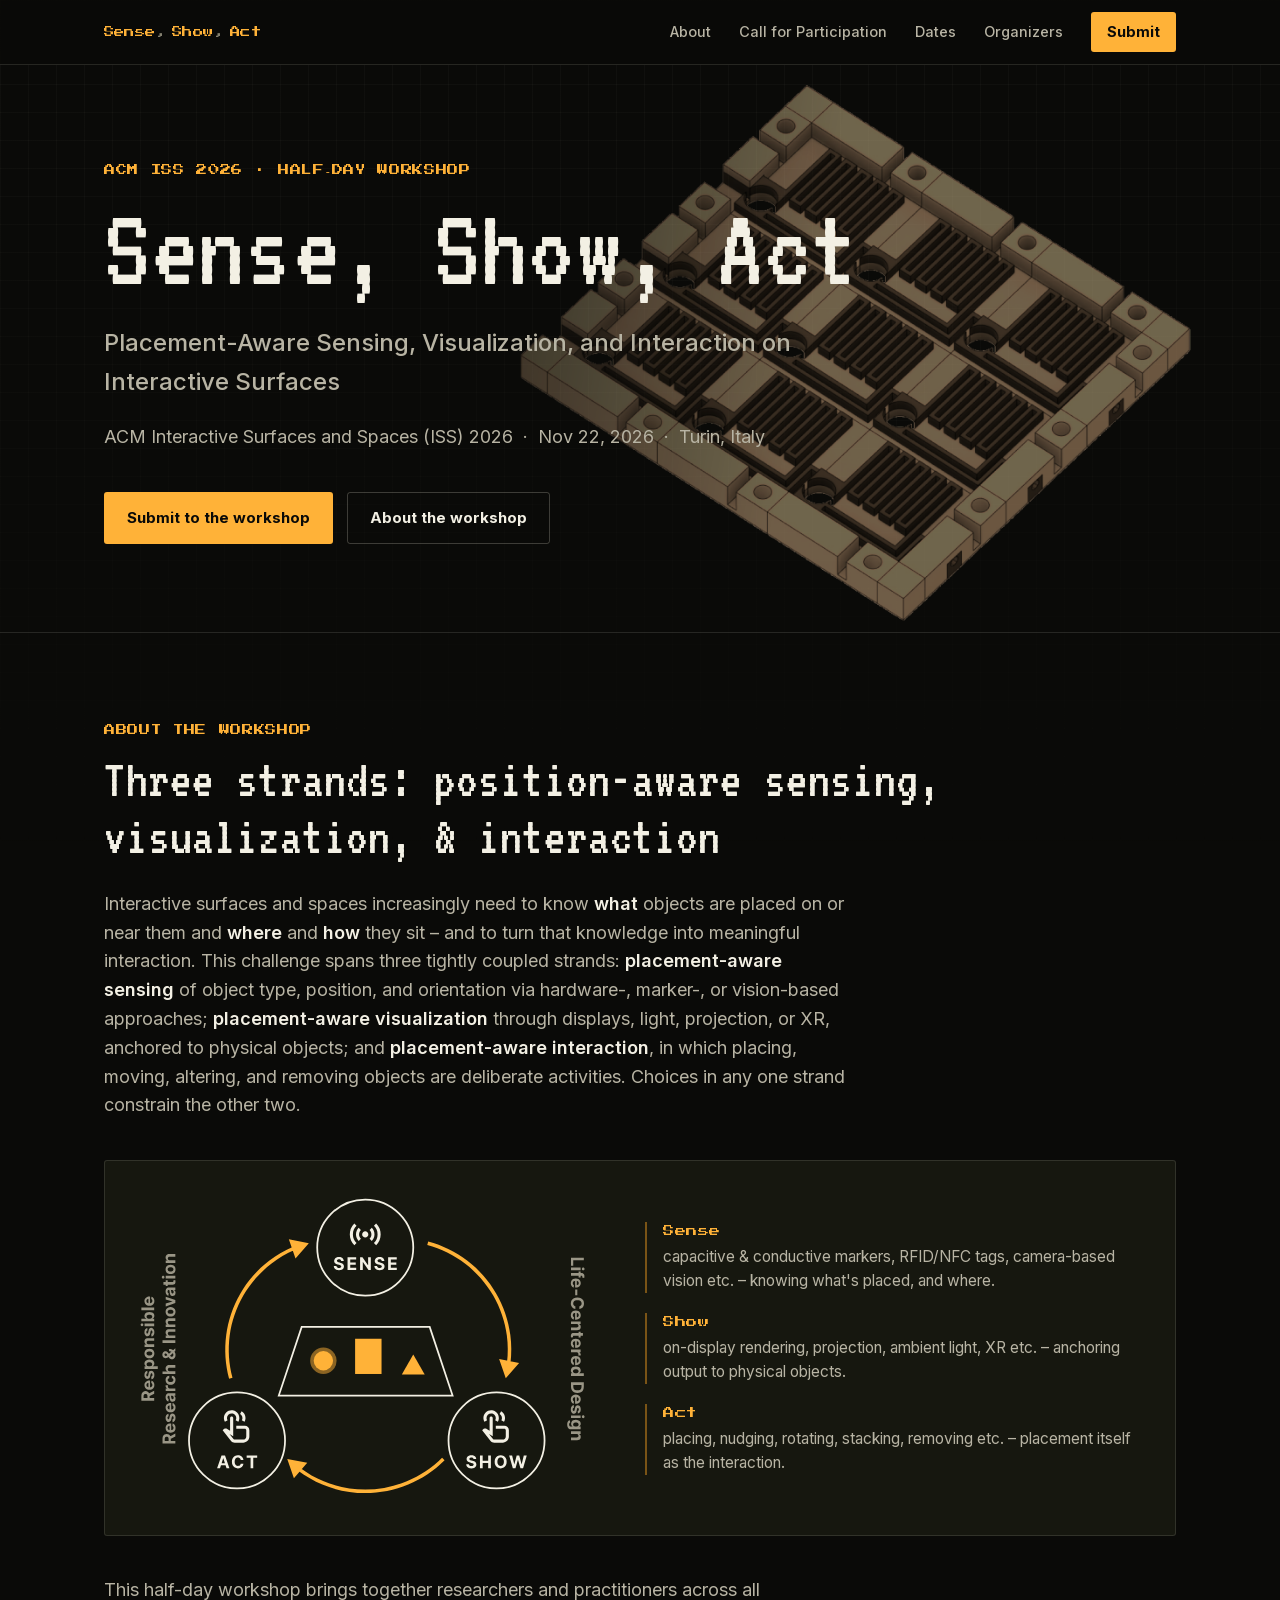
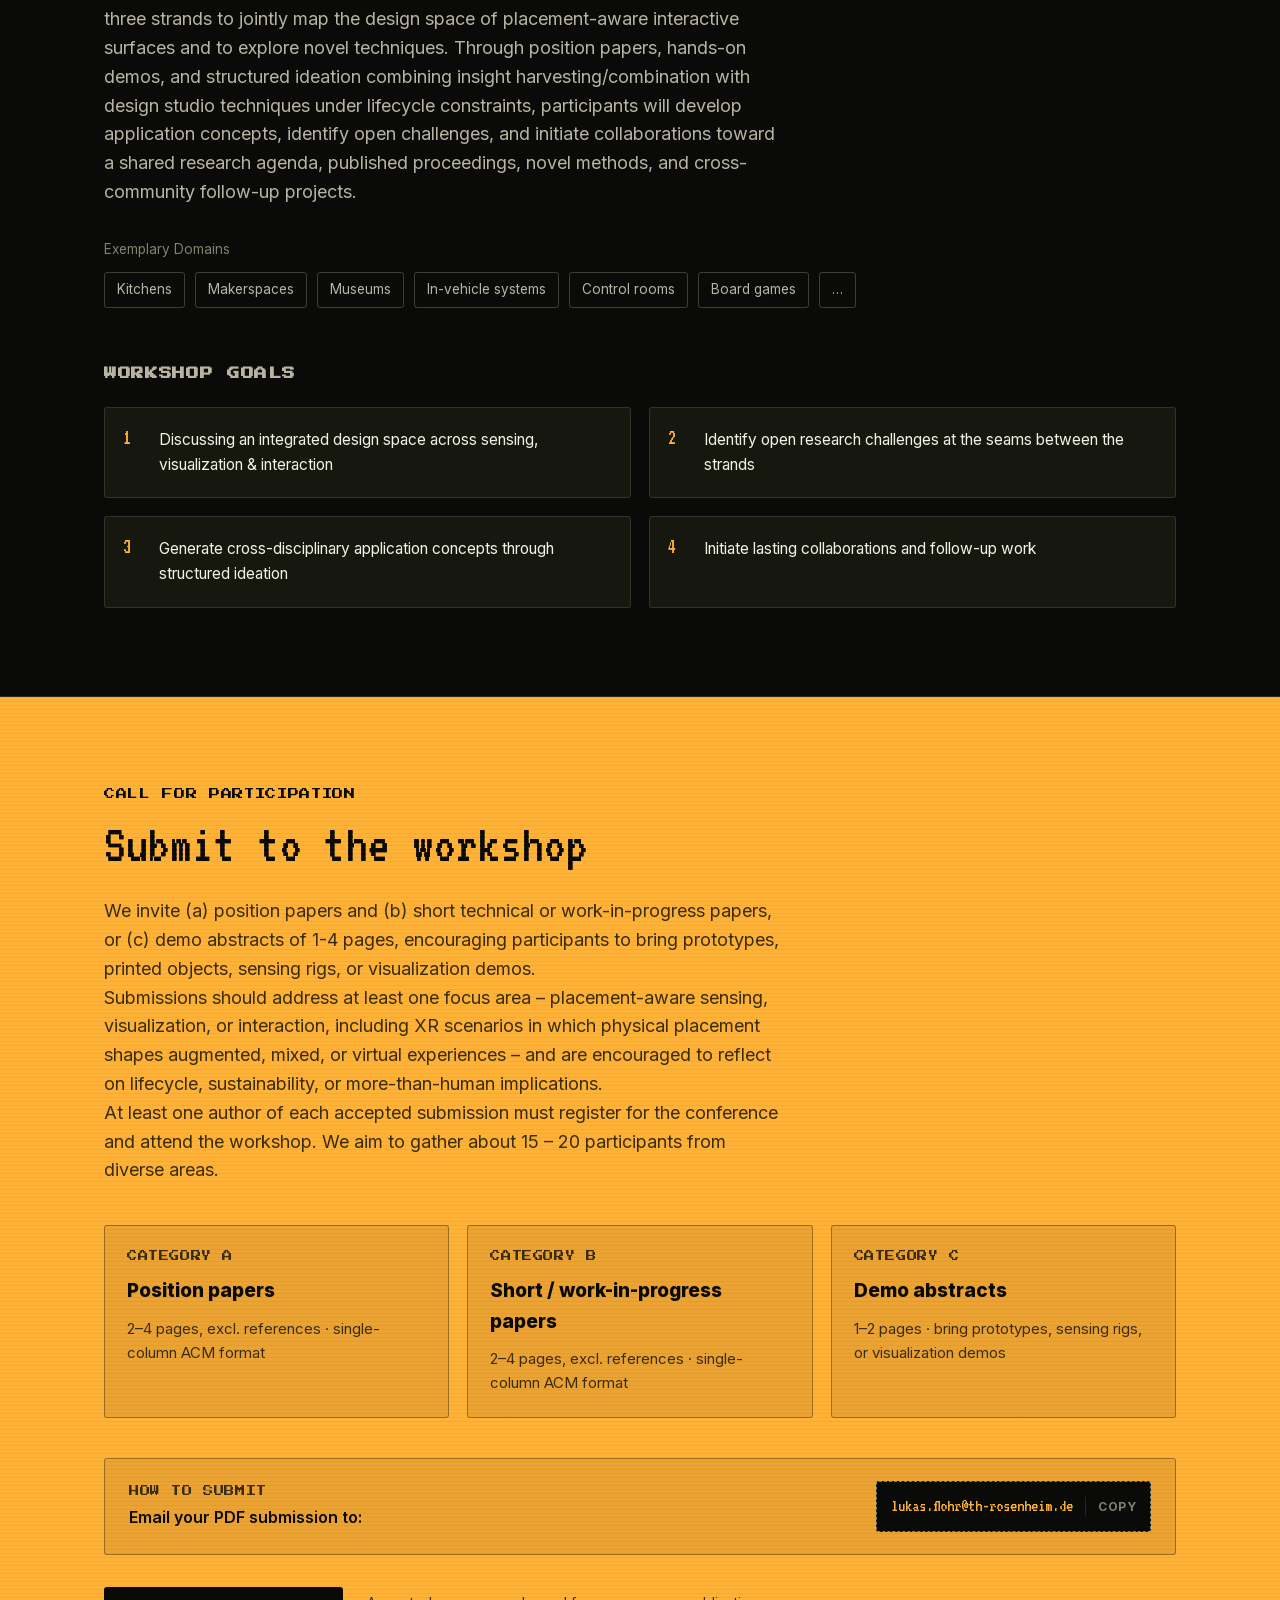
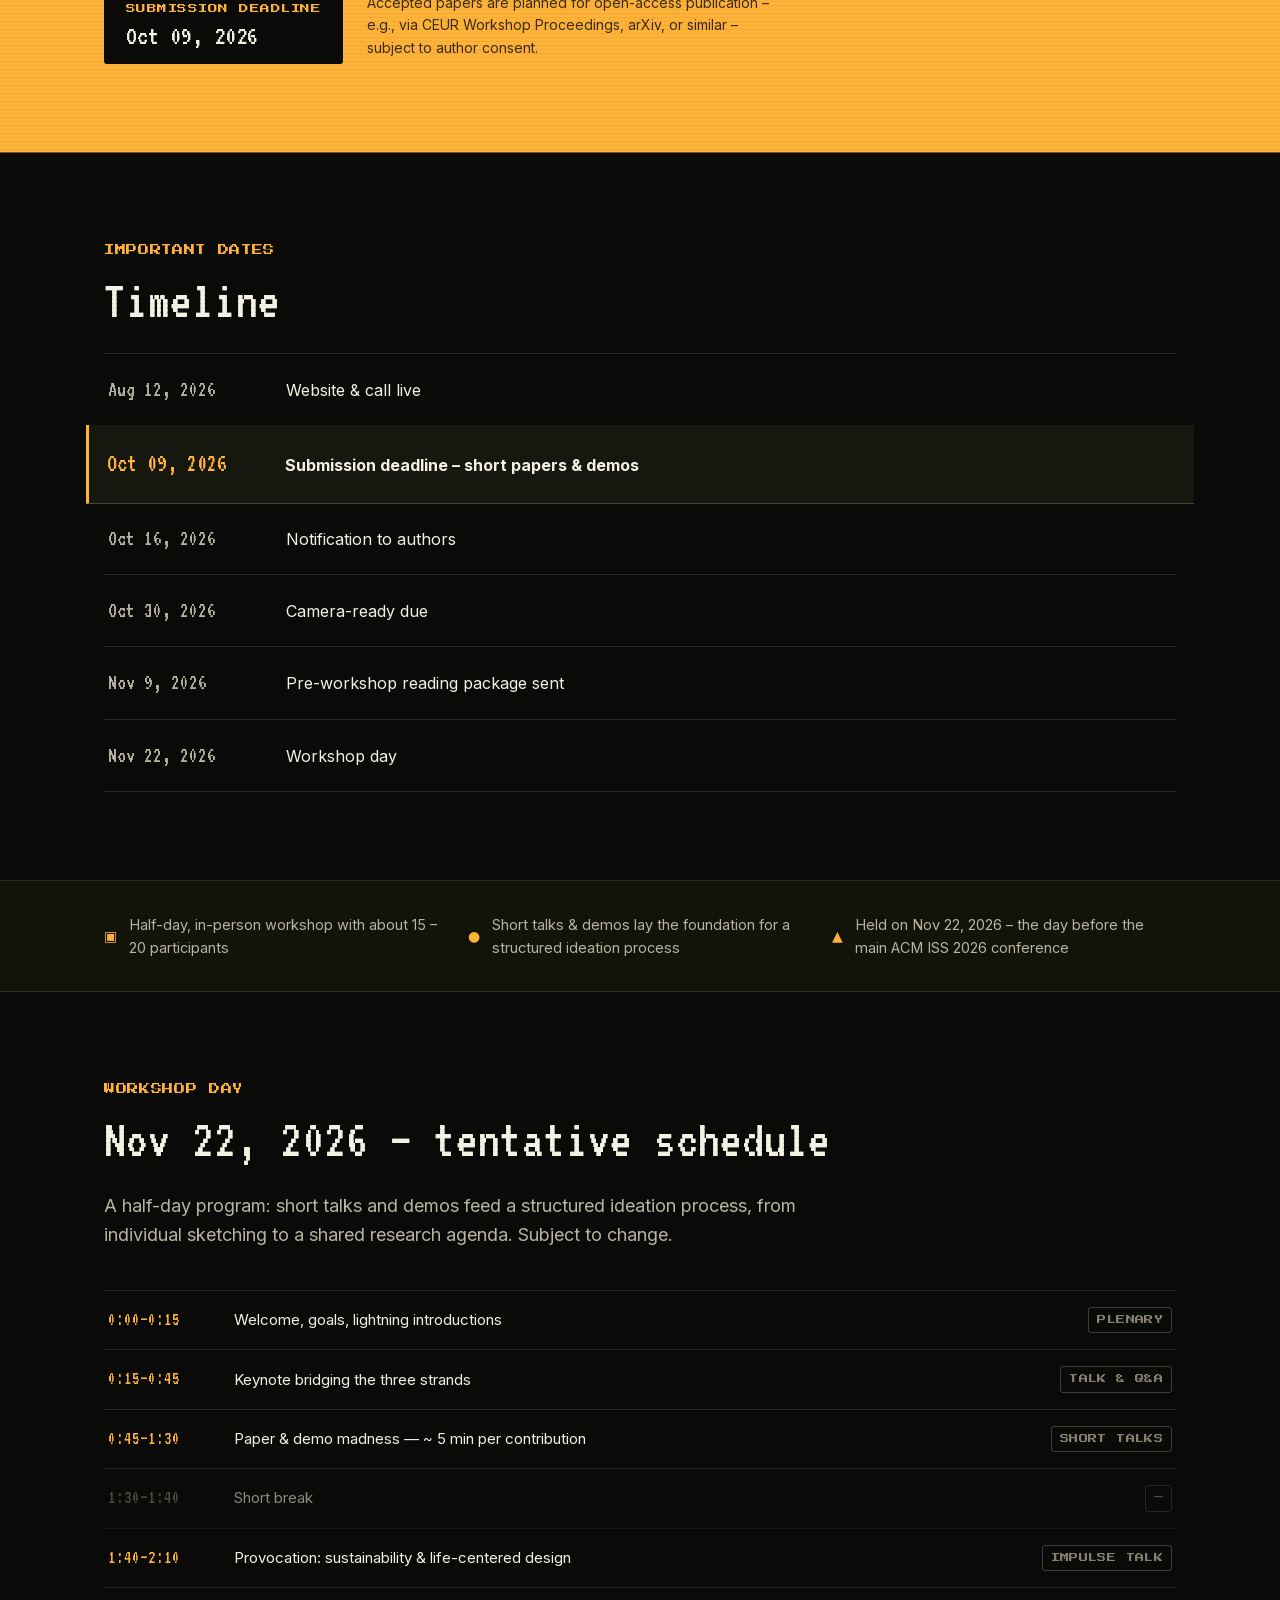
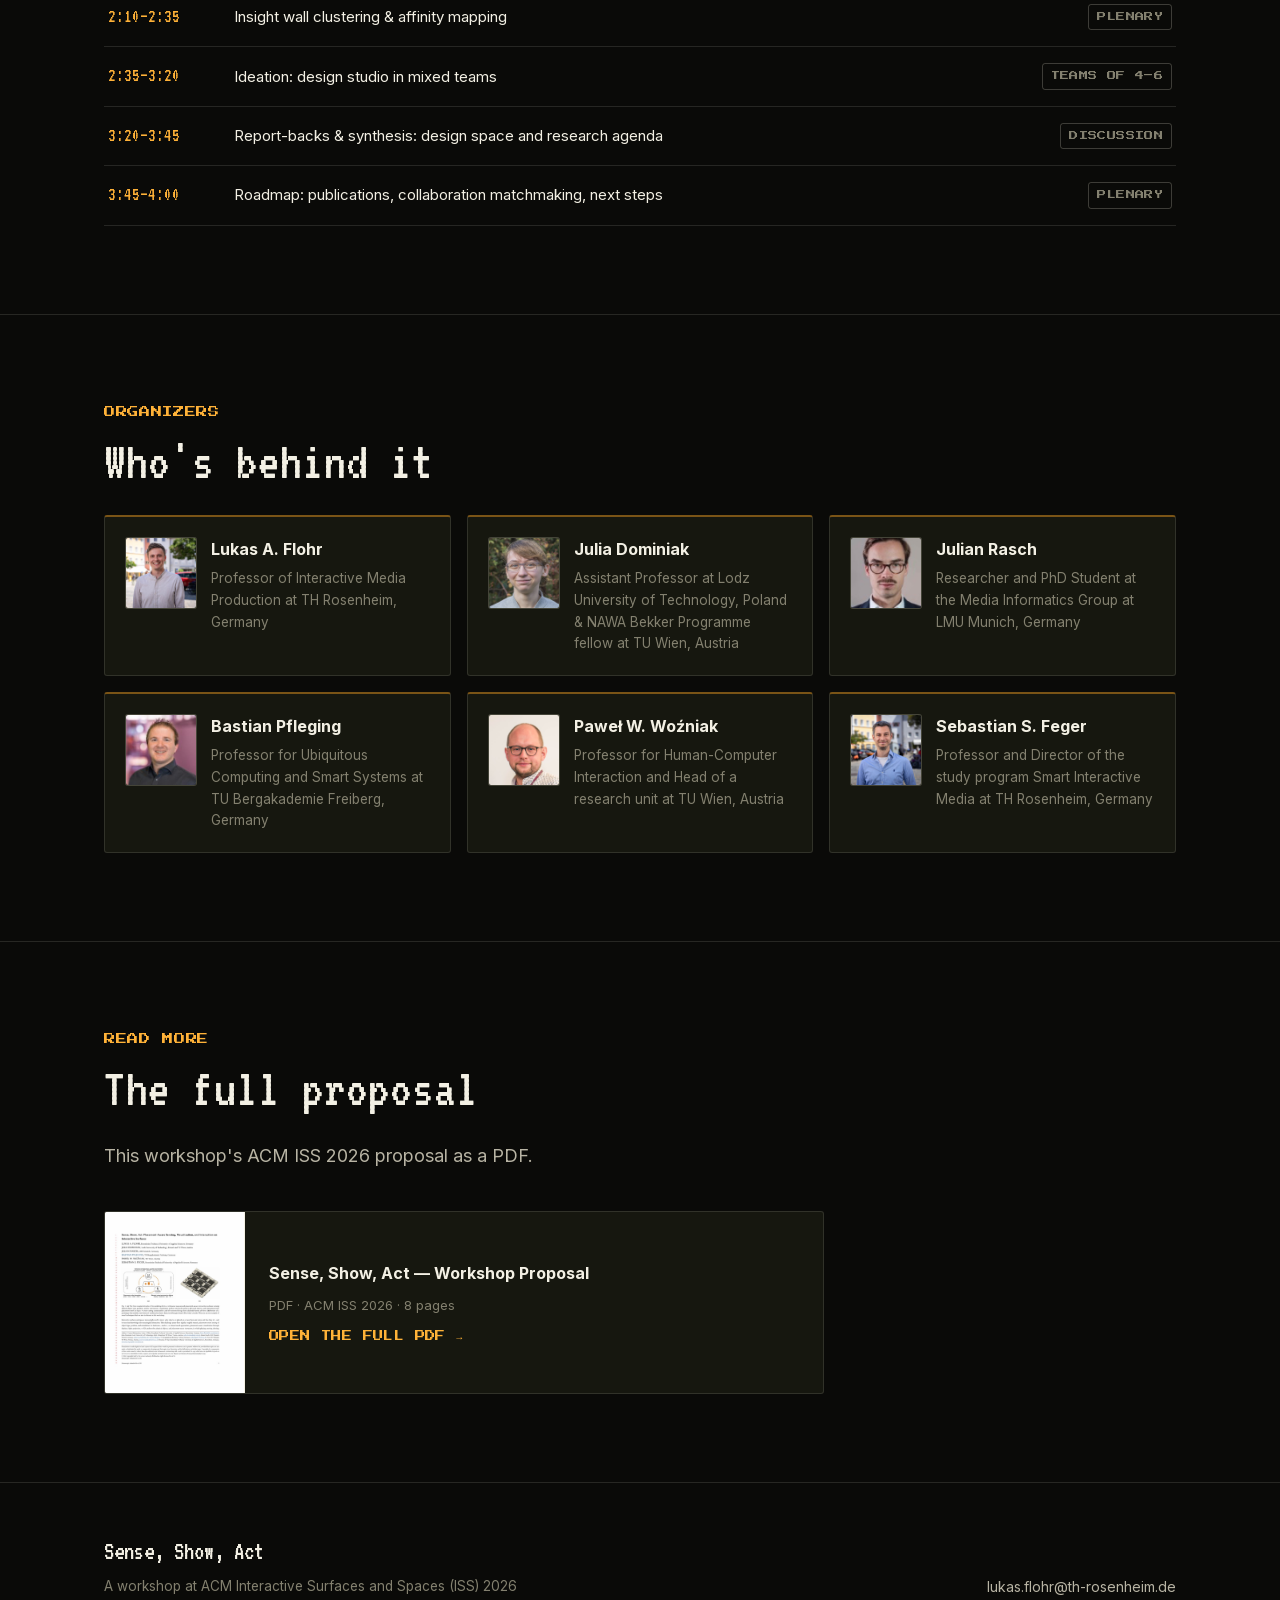
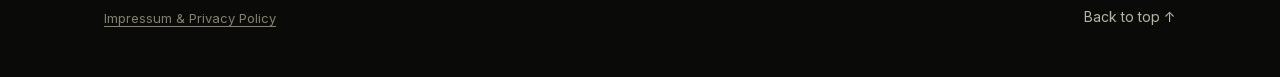
==== commit be7a853b: "consitent submission date." ====
--- a/index.html
+++ b/index.html
@@ -236,7 +236,7 @@
         </li>
         <li class="schedule-item">
           <span class="schedule-time">0:45&ndash;1:30</span>
-          <span class="schedule-activity">Paper &amp; demo madness &mdash; 3&ndash;5 min per contribution</span>
+          <span class="schedule-activity">Paper &amp; demo madness &mdash; ~ 5 min per contribution</span>
           <span class="schedule-tag">Short talks</span>
         </li>
         <li class="schedule-item schedule-item-break">
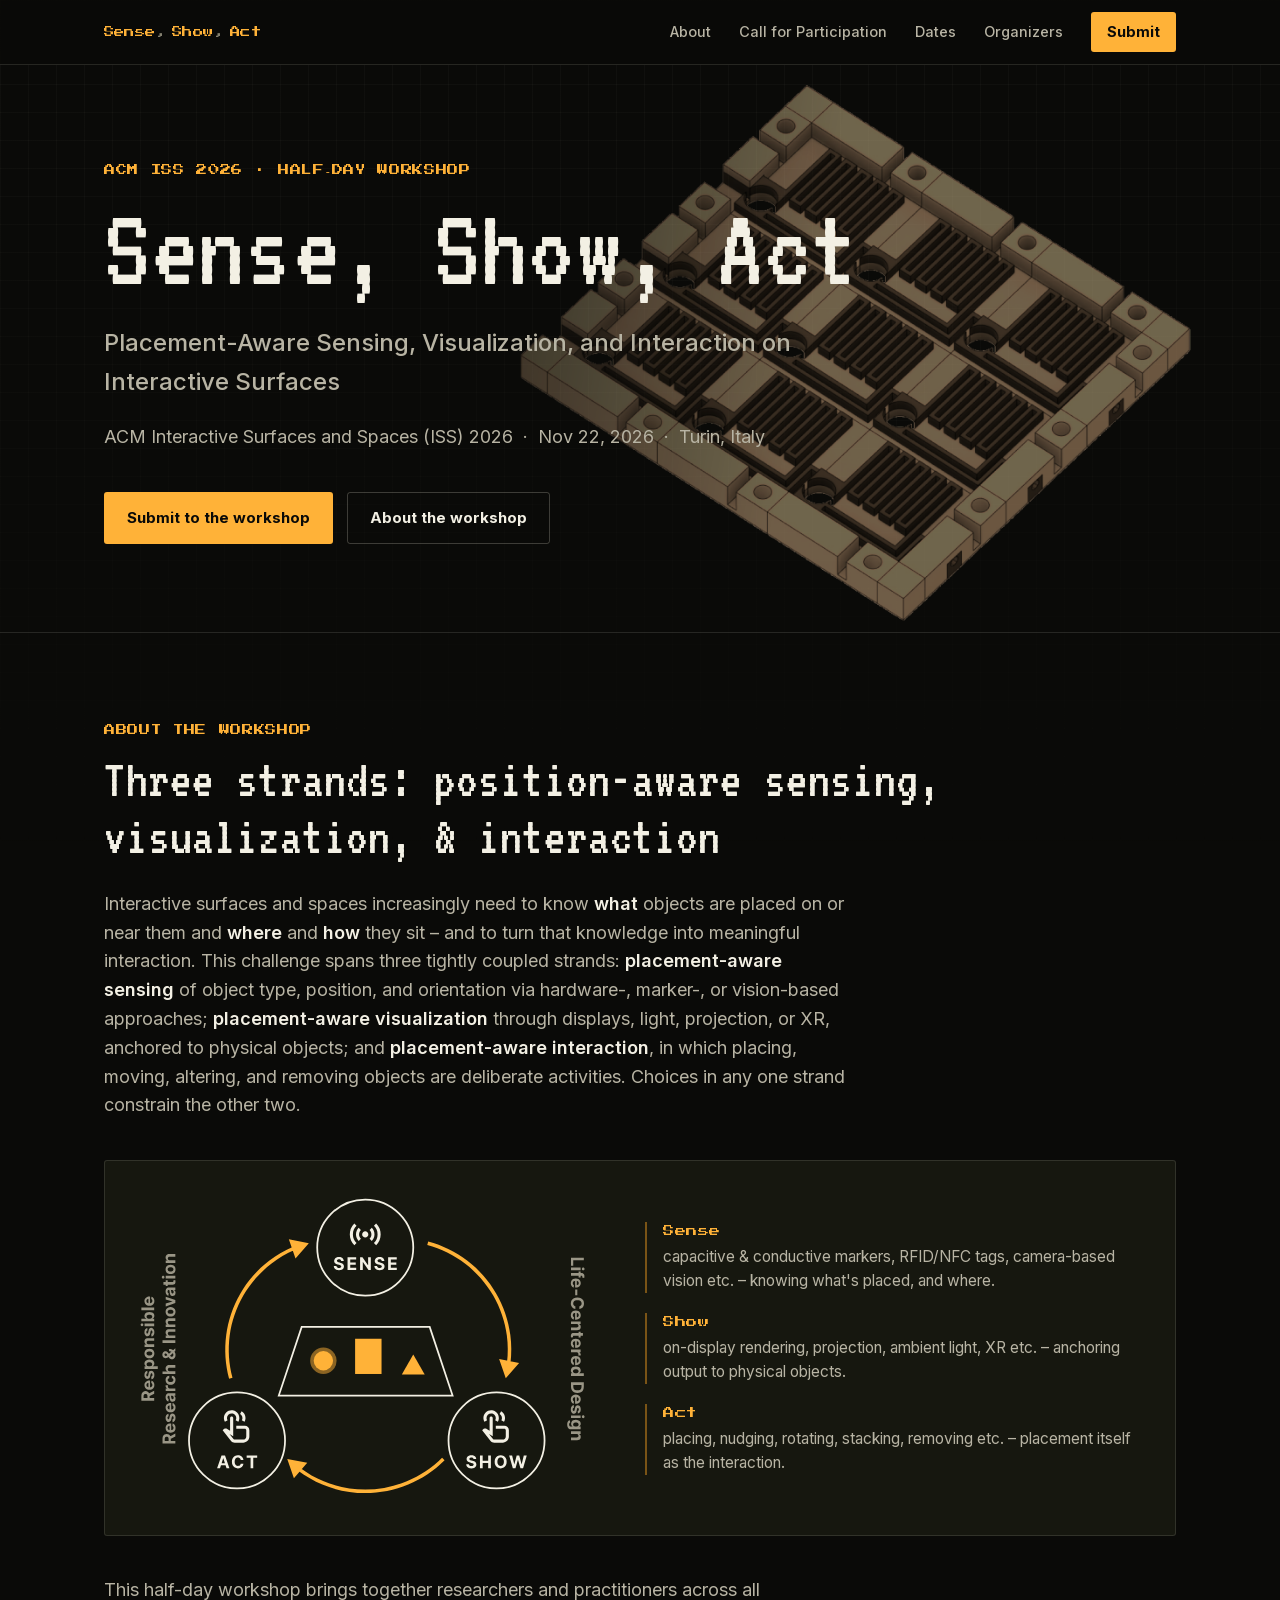
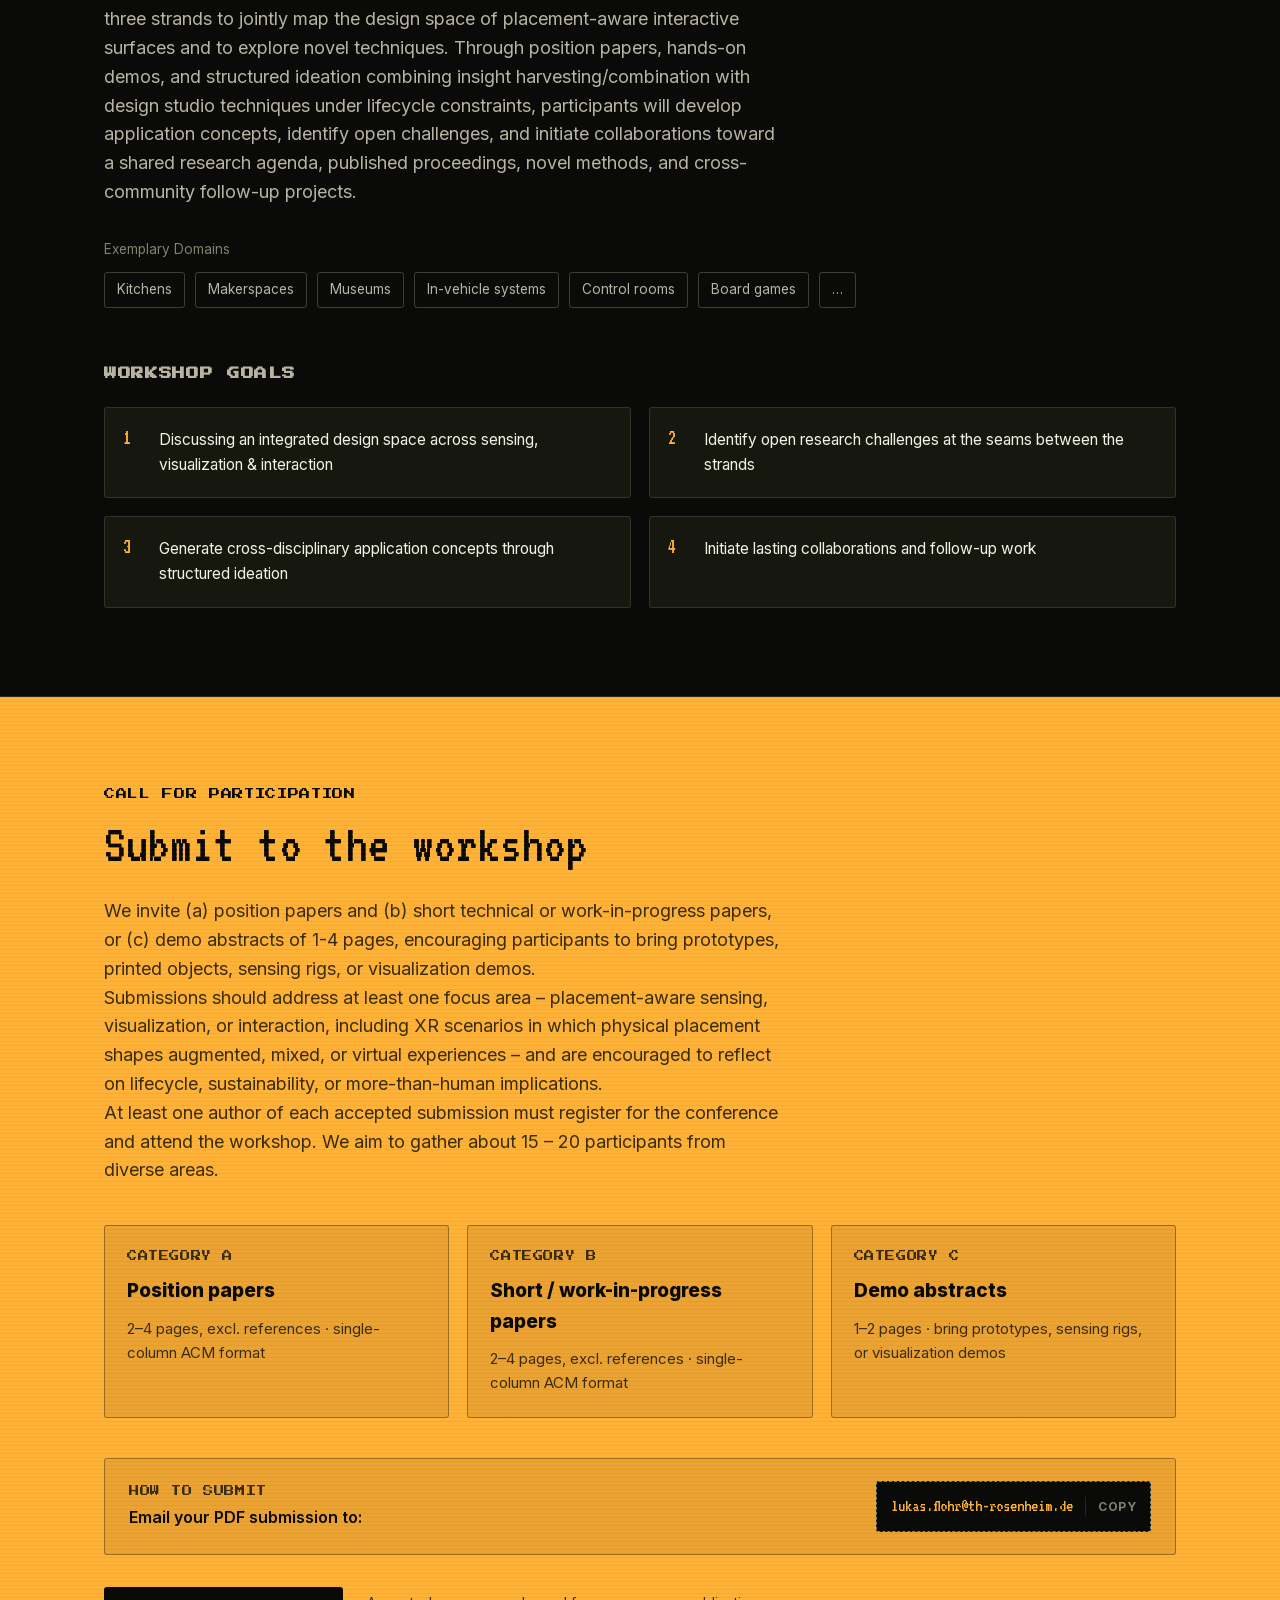
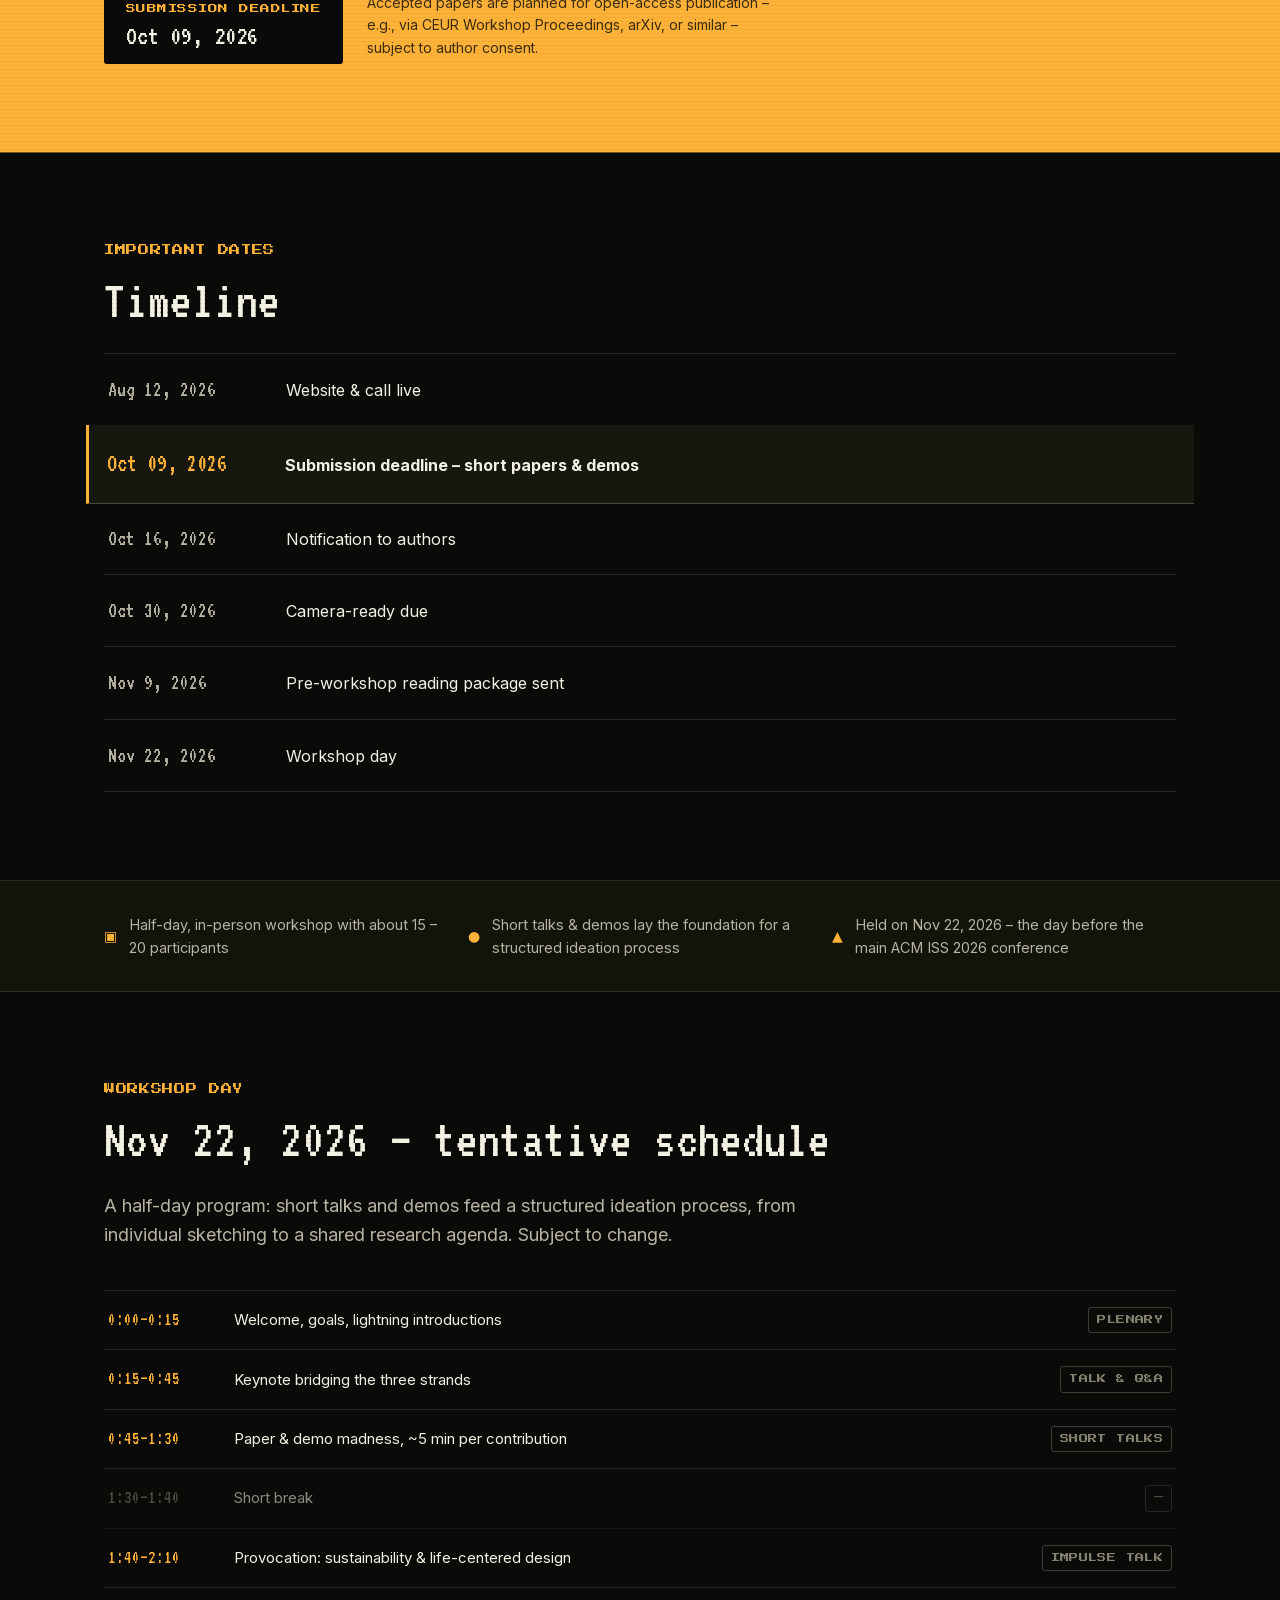
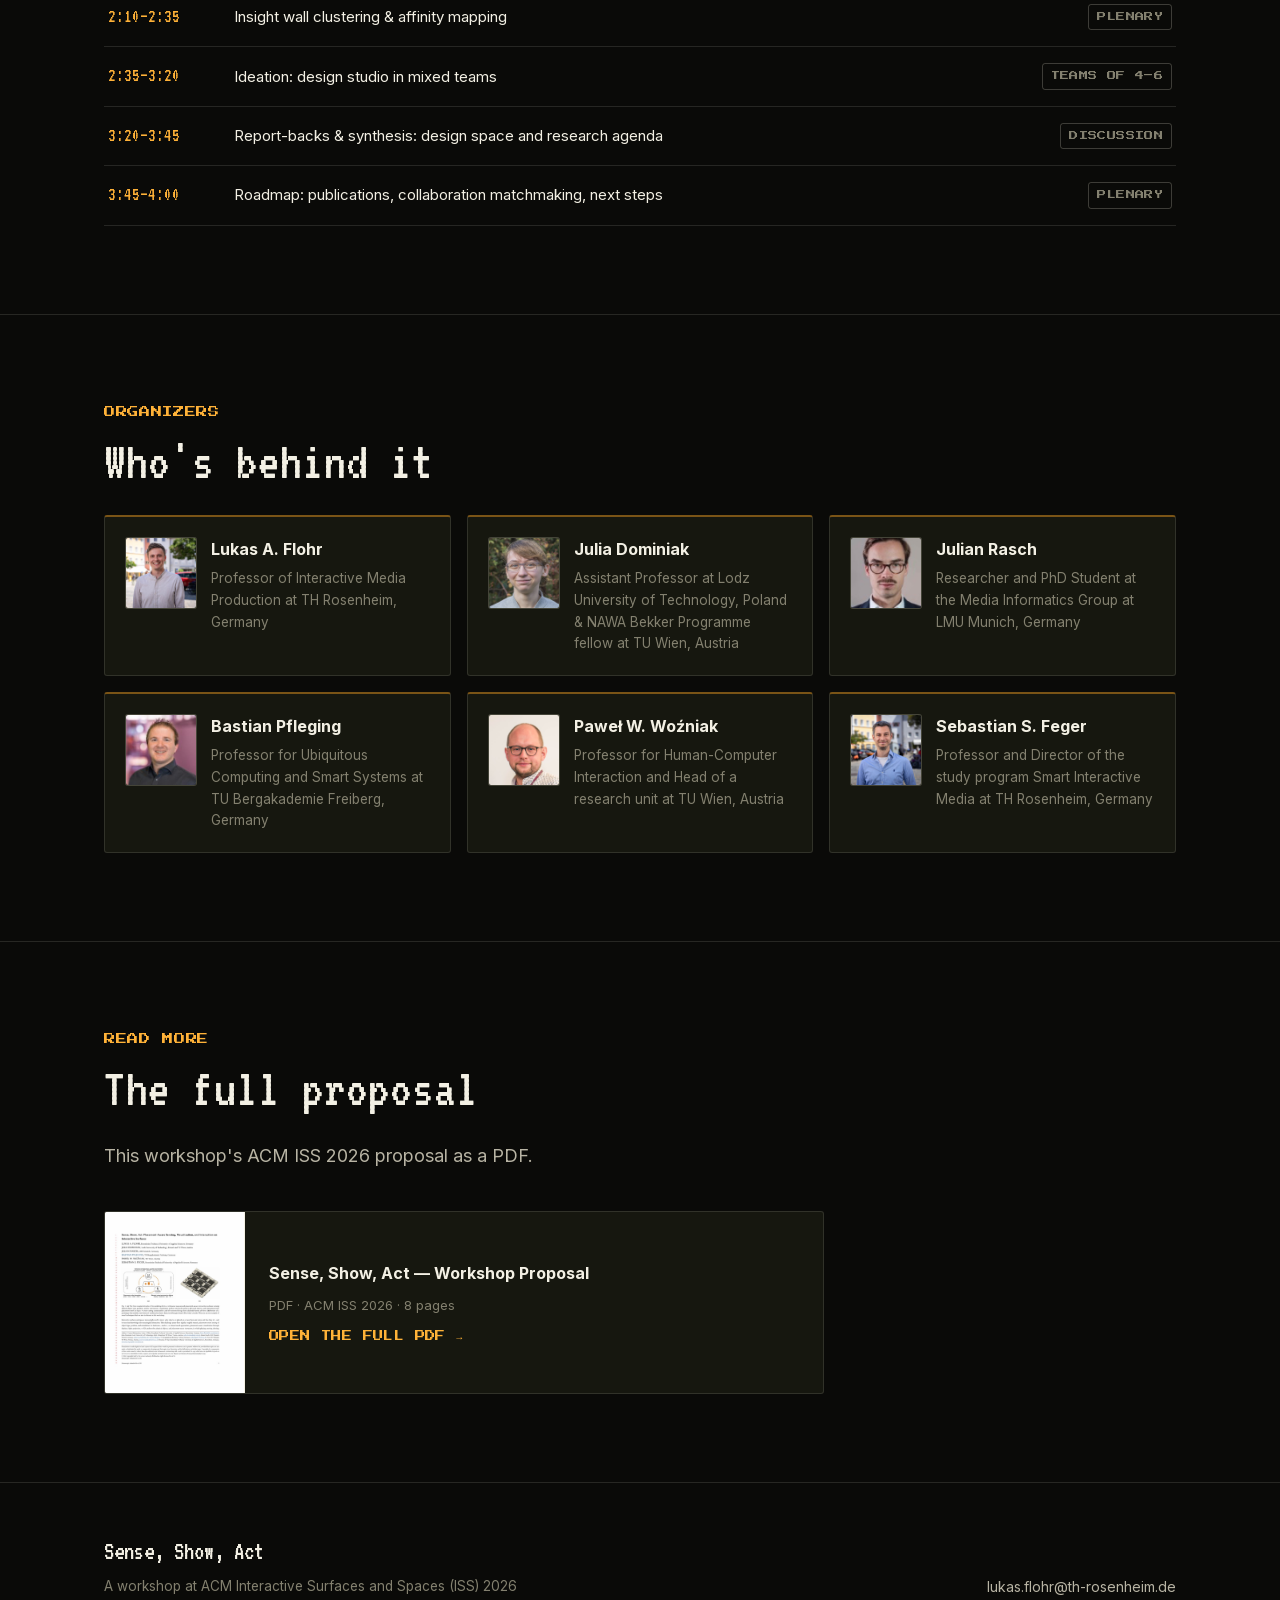
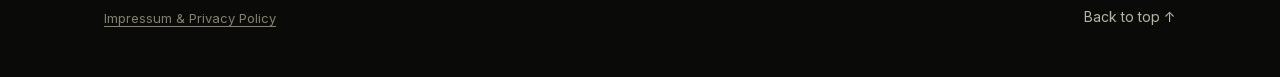
==== commit e3318b06: "consitent submission date." ====
--- a/index.html
+++ b/index.html
@@ -236,7 +236,7 @@
         </li>
         <li class="schedule-item">
           <span class="schedule-time">0:45&ndash;1:30</span>
-          <span class="schedule-activity">Paper &amp; demo madness &mdash; ~ 5 min per contribution</span>
+          <span class="schedule-activity">Paper &amp; demo madness, ~5 min per contribution</span>
           <span class="schedule-tag">Short talks</span>
         </li>
         <li class="schedule-item schedule-item-break">
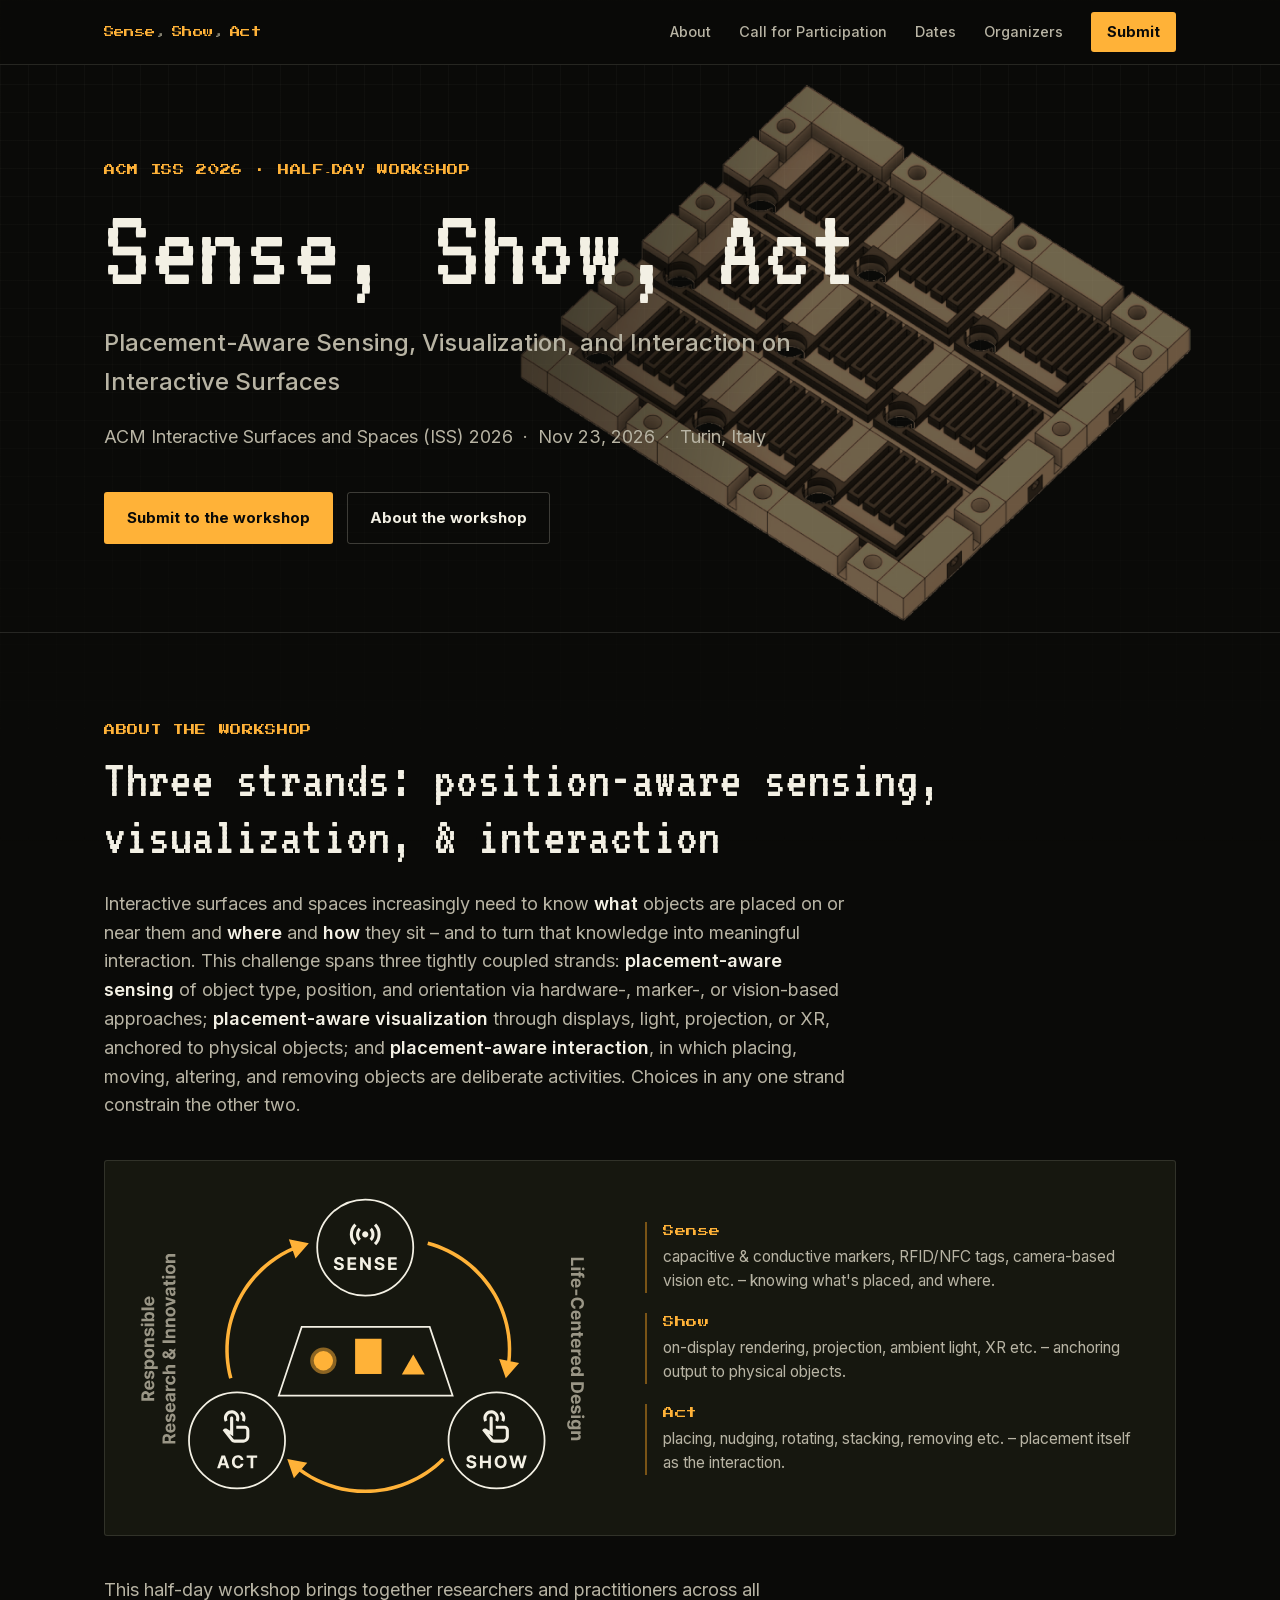
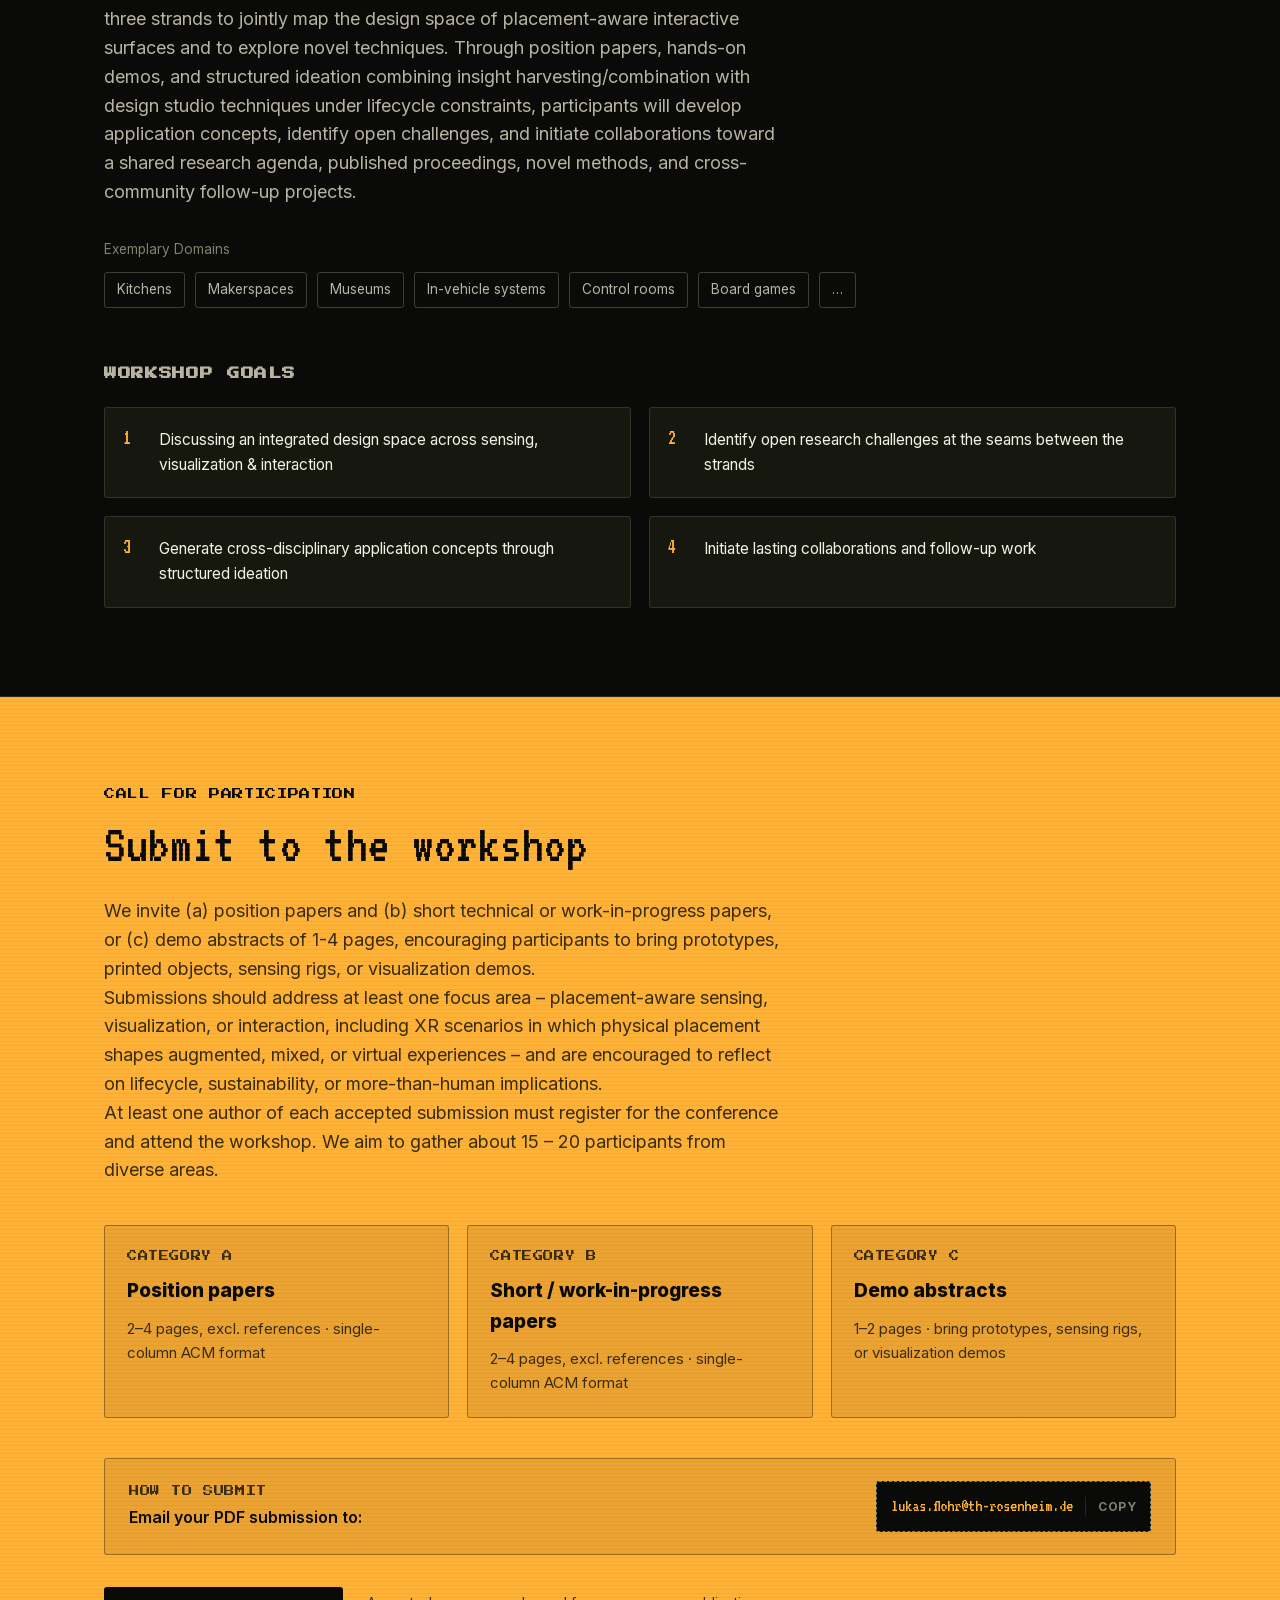
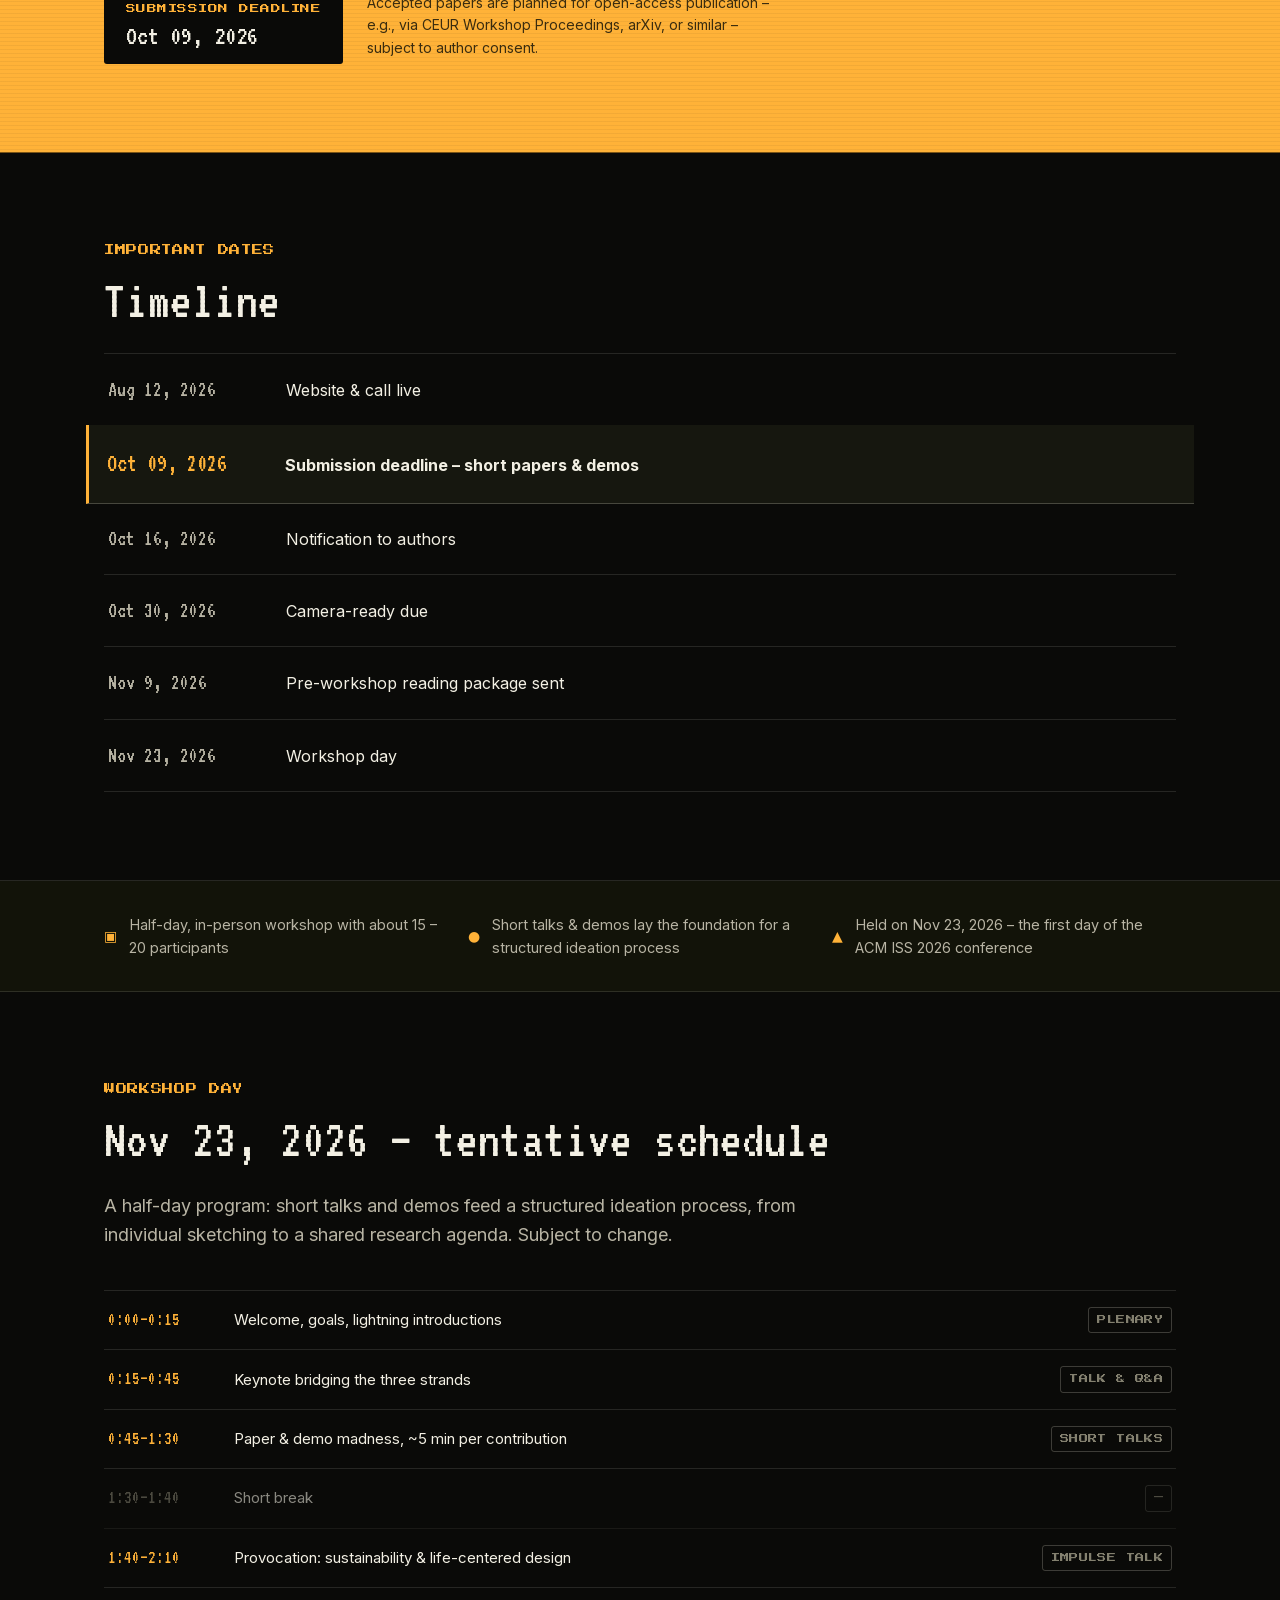
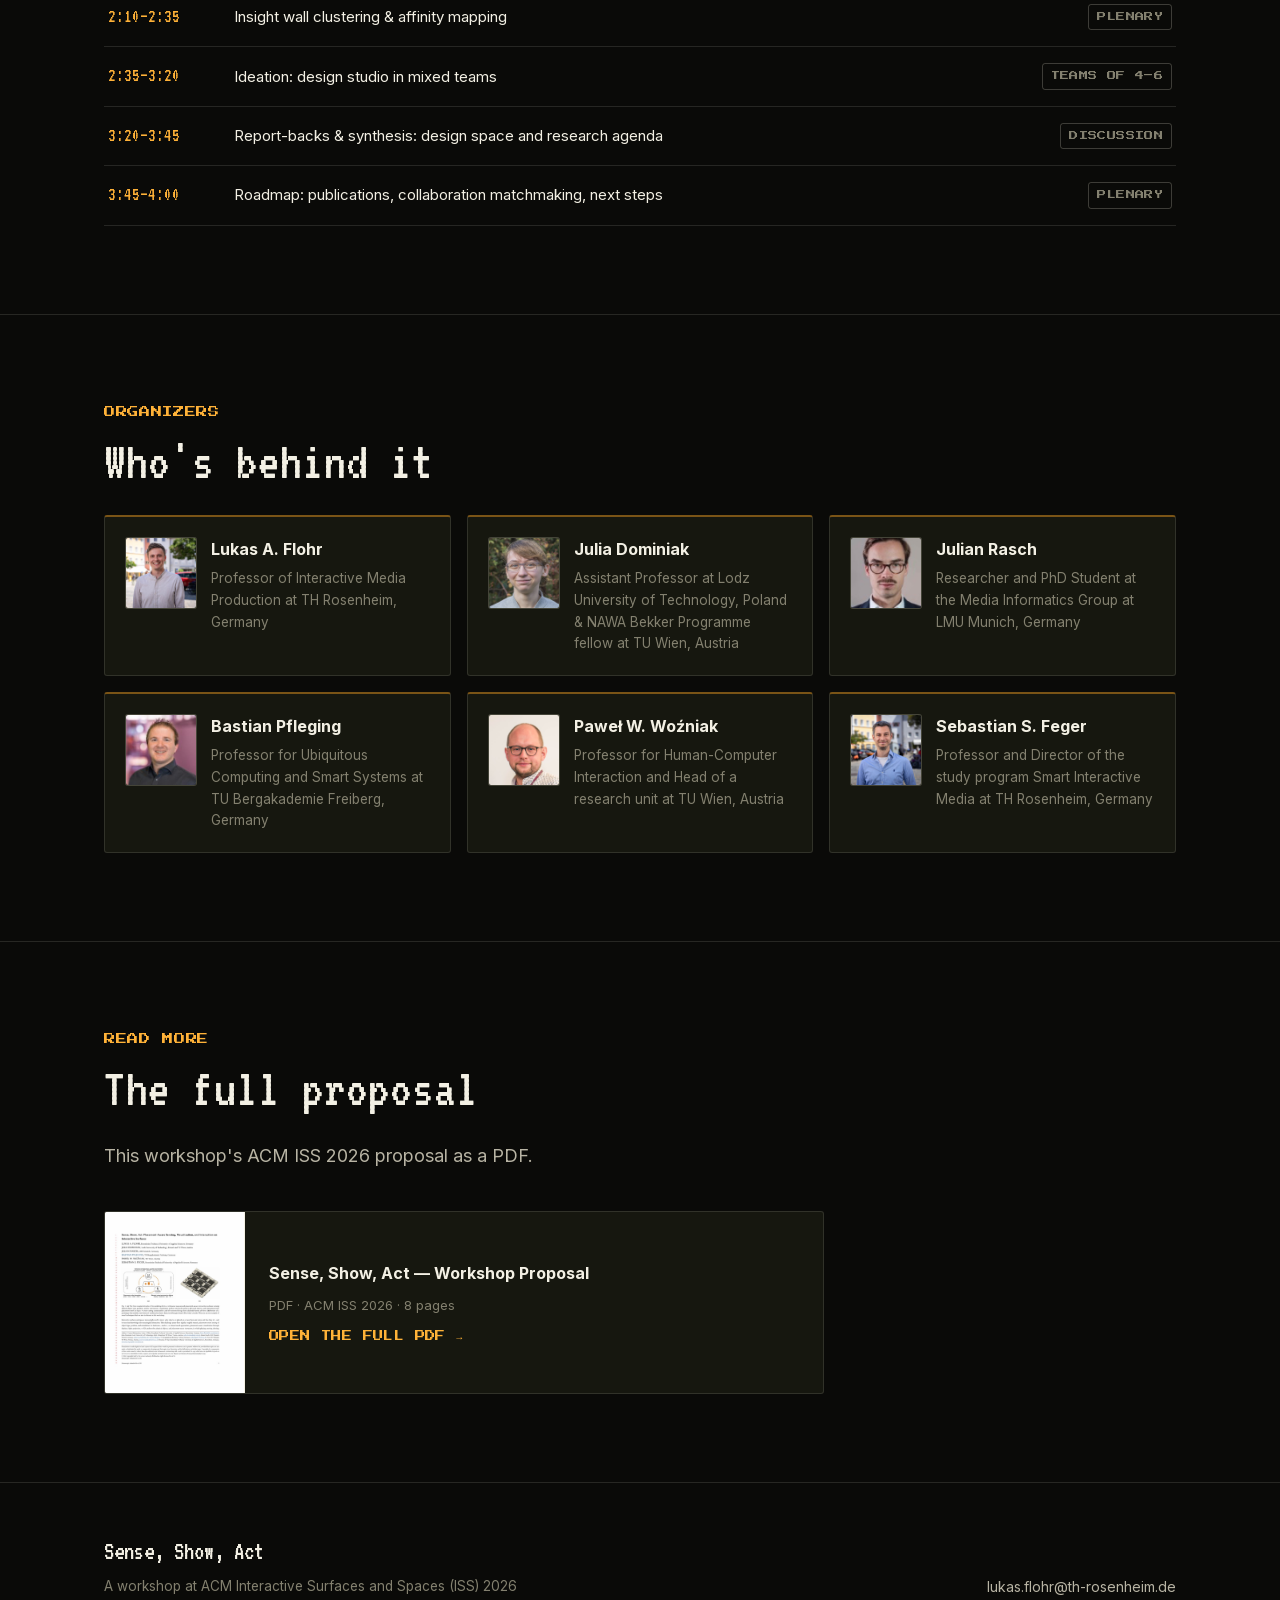
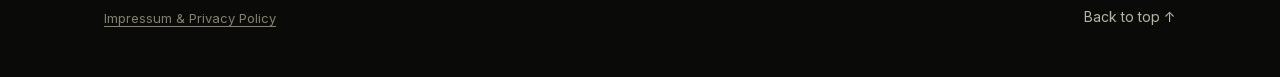
==== commit acbf123a: "consitent submission date." ====
--- a/index.html
+++ b/index.html
@@ -49,7 +49,7 @@
       <h1 class="hero-title">Sense, Show, Act</h1>
       <p class="hero-subtitle">Placement-Aware Sensing, Visualization, and Interaction on Interactive Surfaces</p>
       <p class="lede">
-        ACM Interactive Surfaces and Spaces (ISS) 2026 &nbsp;·&nbsp; Nov 22, 2026 &nbsp;·&nbsp;
+        ACM Interactive Surfaces and Spaces (ISS) 2026 &nbsp;·&nbsp; Nov 23, 2026 &nbsp;·&nbsp;
         Turin, Italy
         <!-- PLACEHOLDER: replace with confirmed ISS 2026 host city / venue -->
         <!--<span class="placeholder-inline">[LOCATION_PLACEHOLDER]</span>-->
@@ -191,7 +191,7 @@
           <span class="timeline-milestone">Pre-workshop reading package sent</span>
         </li>
         <li class="timeline-item">
-          <span class="timeline-date">Nov 22, 2026</span>
+          <span class="timeline-date">Nov 23, 2026</span>
           <span class="timeline-milestone">Workshop day</span>
         </li>
       </ol>
@@ -211,7 +211,7 @@
       </div>
       <div class="format-item">
         <span class="format-icon" aria-hidden="true">&#9650;</span>
-        <p>Held on Nov 22, 2026 – the day before the main ACM ISS 2026 conference</p>
+        <p>Held on Nov 23, 2026 – the first day of the ACM ISS 2026 conference</p>
       </div>
     </div>
   </section>
@@ -220,7 +220,7 @@
   <section class="section" id="schedule">
     <div class="wrap">
       <p class="eyebrow">Workshop Day</p>
-      <h2 class="section-title">Nov 22, 2026 &mdash; tentative schedule</h2>
+      <h2 class="section-title">Nov 23, 2026 &mdash; tentative schedule</h2>
       <p class="lede">A half-day program: short talks and demos feed a structured ideation process, from individual sketching to a shared research agenda. Subject to change.</p>
 
       <ol class="schedule-list">
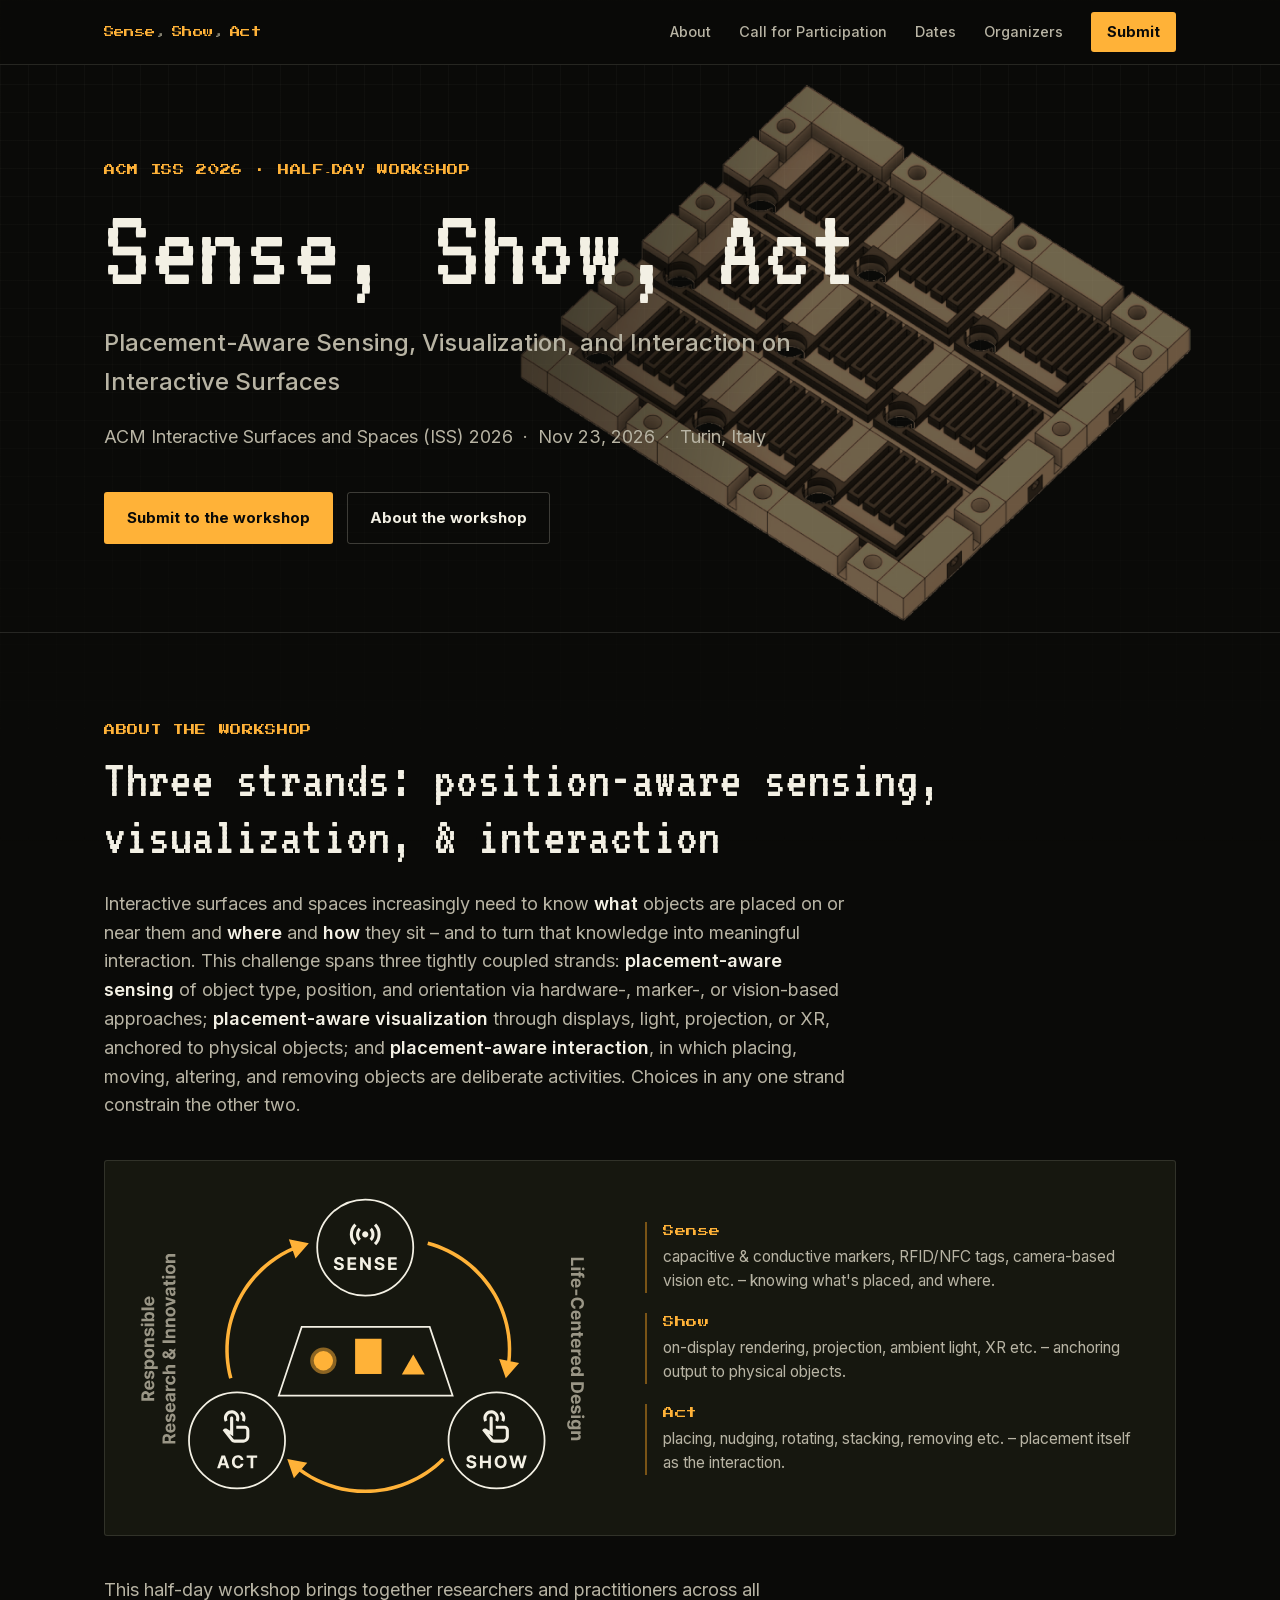
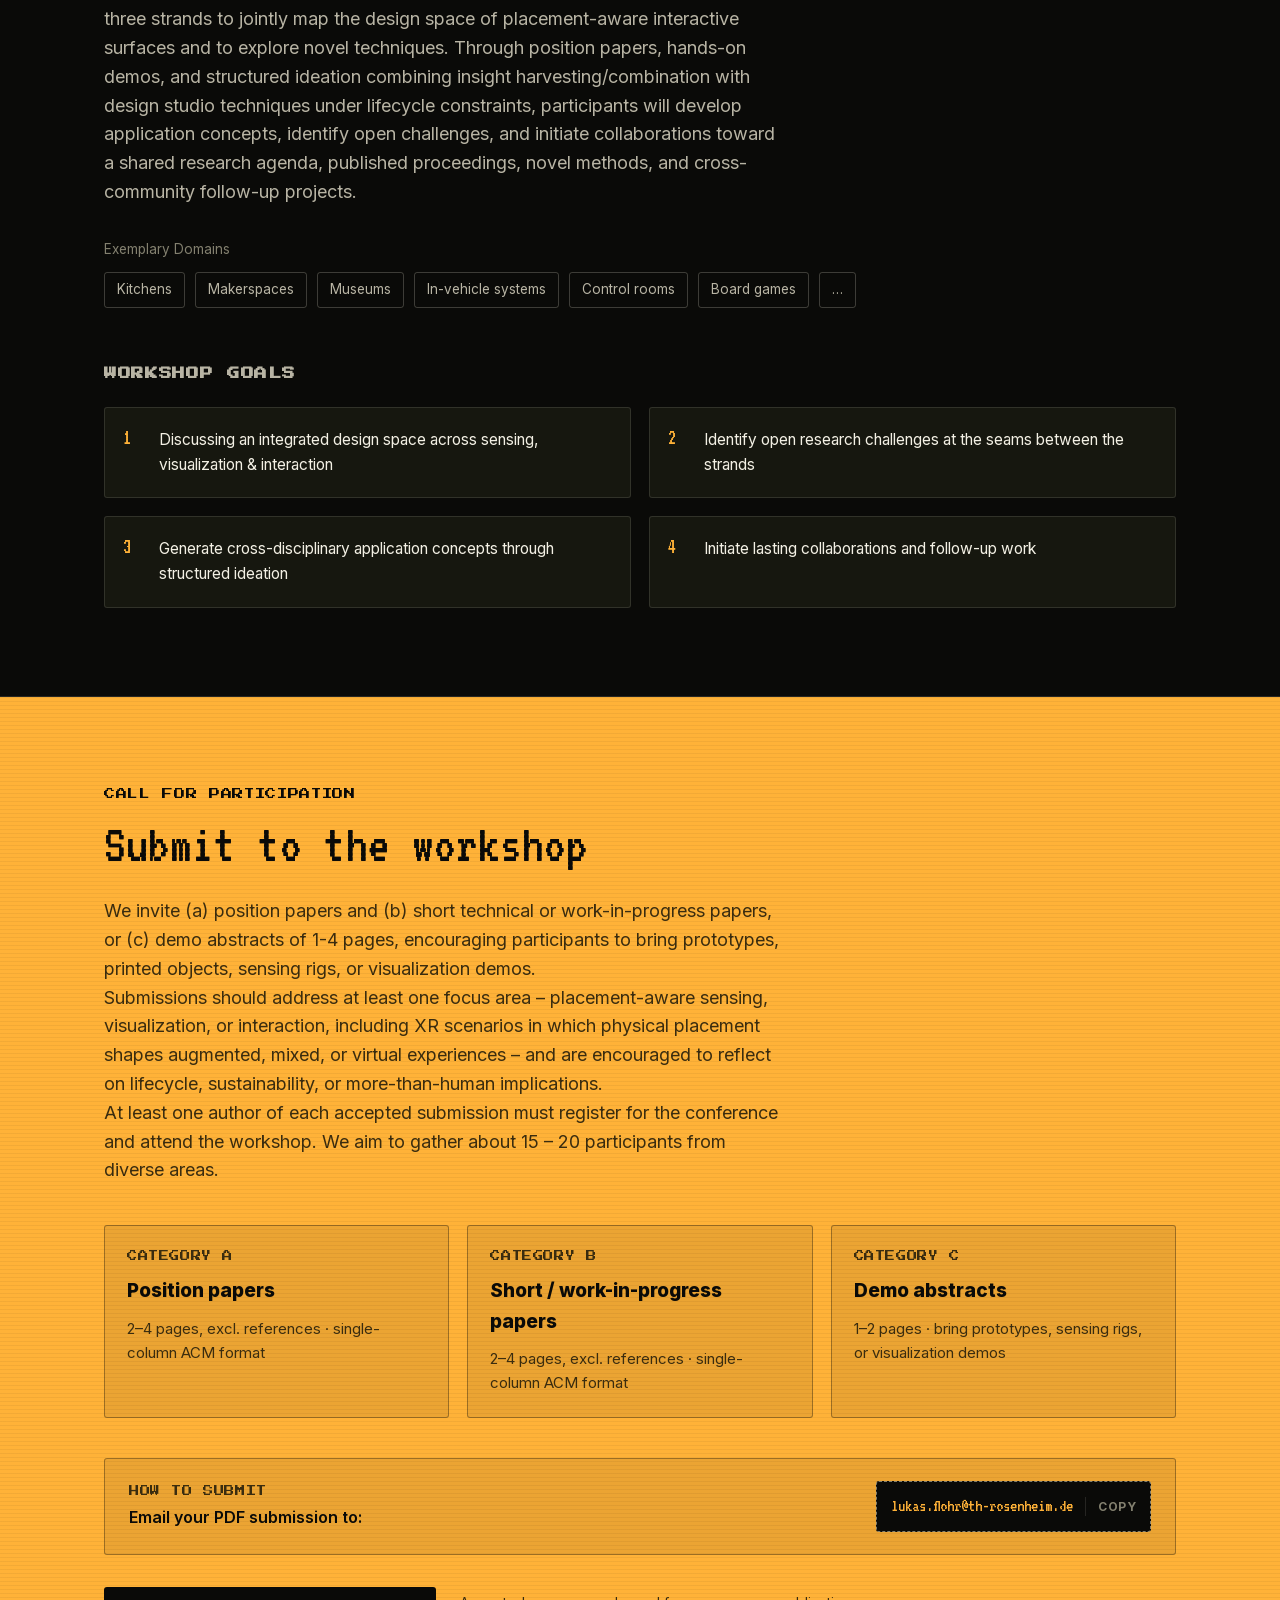
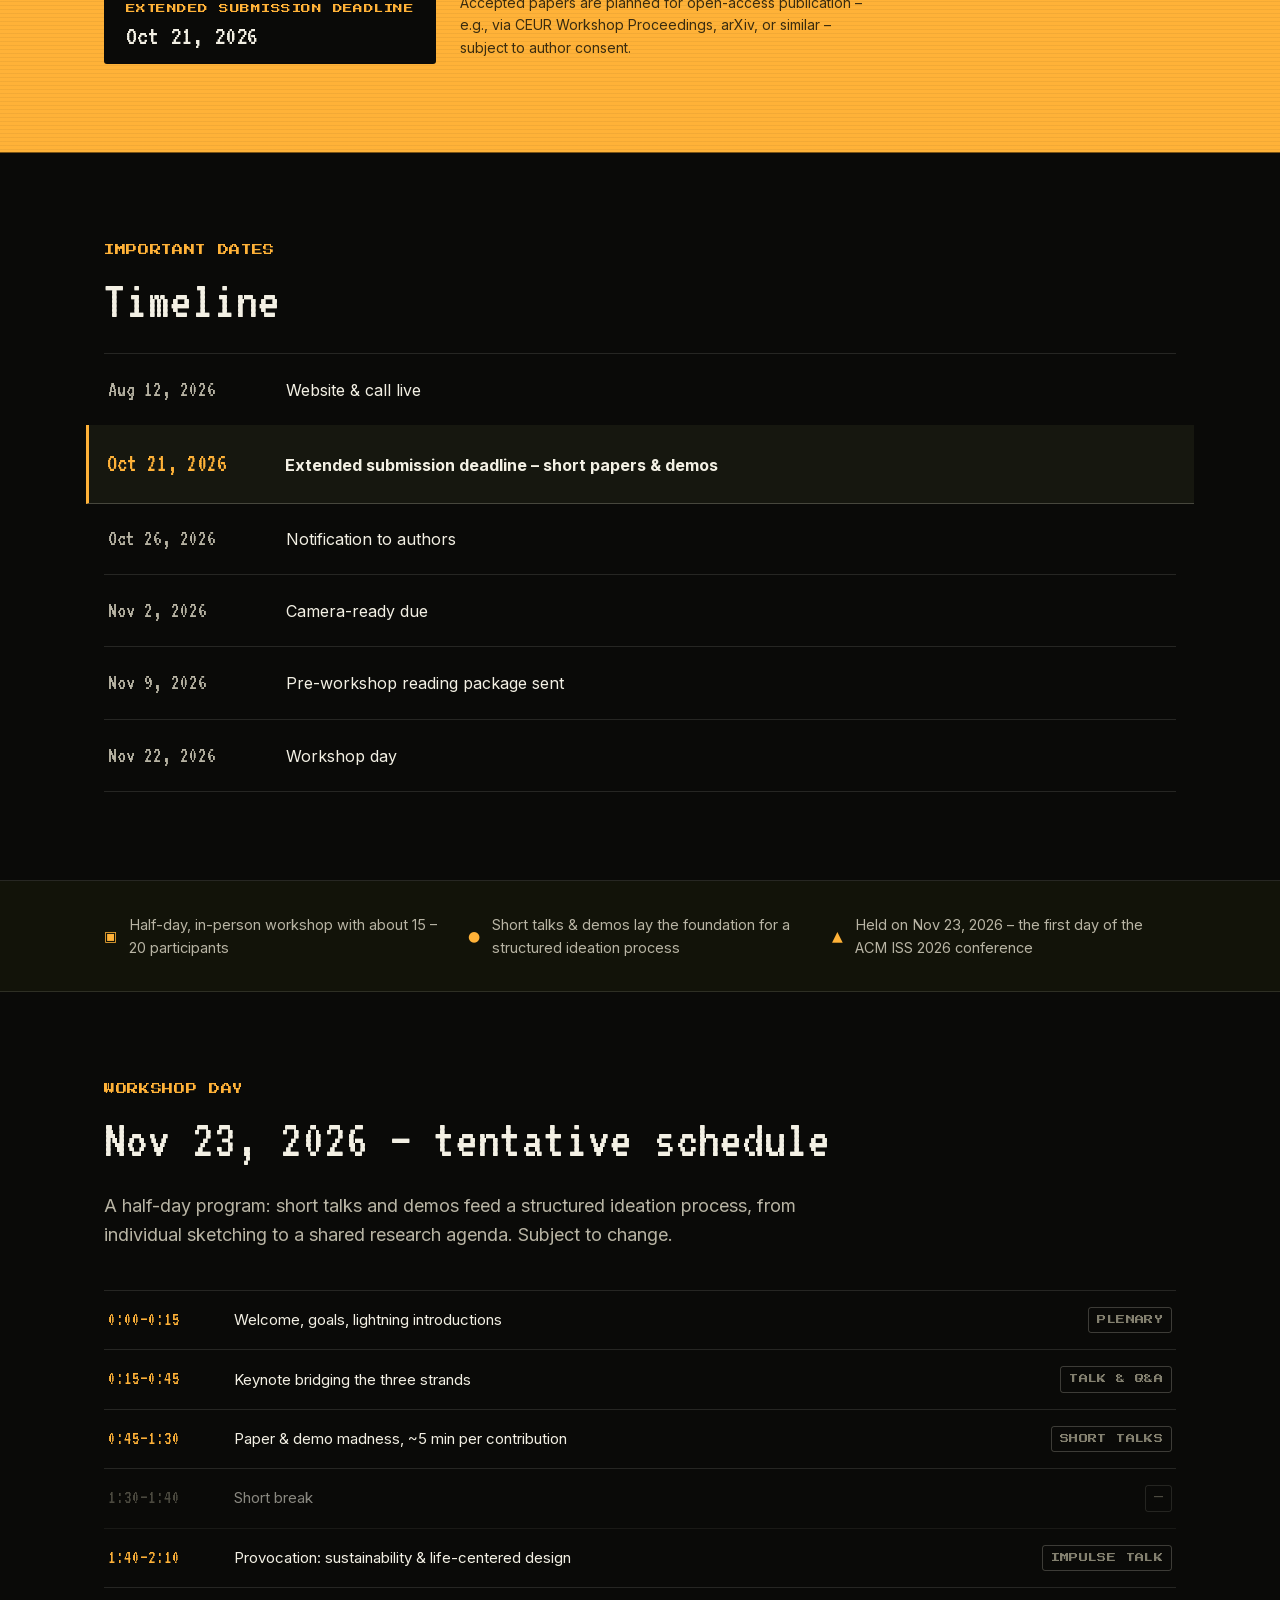
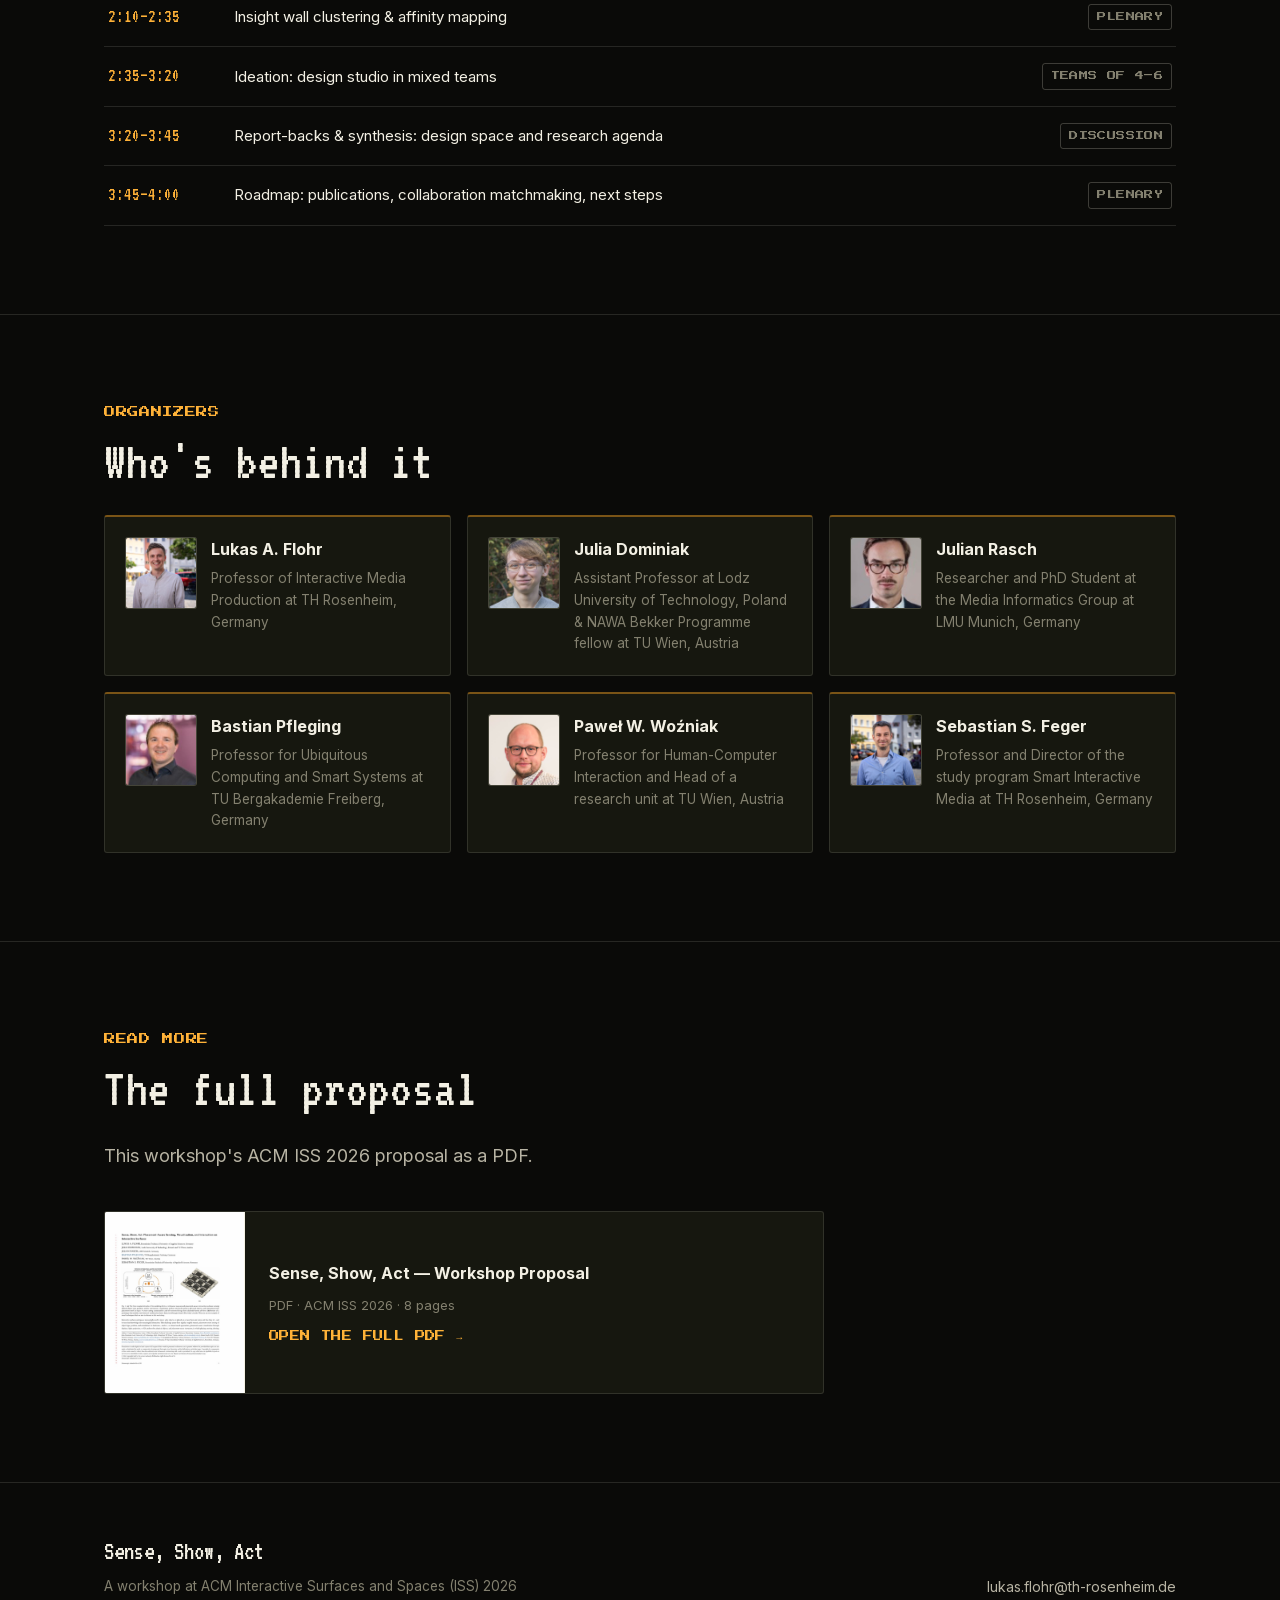
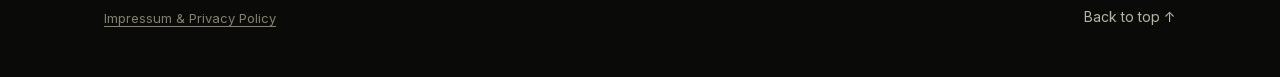
==== commit b44ab27d: "consitent submission date." ====
--- a/index.html
+++ b/index.html
@@ -4,7 +4,7 @@
 <meta charset="UTF-8">
 <meta name="viewport" content="width=device-width, initial-scale=1.0">
 <title>Sense, Show, Act — Workshop at ACM ISS 2026</title>
-<meta name="description" content="Sense, Show, Act: a half-day ACM ISS 2026 workshop on placement-aware sensing, visualization, and interaction on interactive surfaces. Call for Participation open — submission deadline Sep 15, 2026.">
+<meta name="description" content="Sense, Show, Act: a half-day ACM ISS 2026 workshop on placement-aware sensing, visualization, and interaction on interactive surfaces. Call for Participation open — extended submission deadline Oct 21, 2026.">
 <link rel="icon" href="data:image/svg+xml,<svg xmlns=%22http://www.w3.org/2000/svg%22 viewBox=%220 0 16 16%22><rect width=%2216%22 height=%2216%22 fill=%22%230a0a08%22/><rect x=%223%22 y=%223%22 width=%224%22 height=%224%22 fill=%22%23ffb238%22/><rect x=%229%22 y=%229%22 width=%224%22 height=%224%22 fill=%22%23ffb238%22/></svg>">
 <link rel="stylesheet" href="fonts/fonts.css">
 <link rel="stylesheet" href="styles.css">
@@ -155,8 +155,8 @@
 
       <div class="cfp-footer">
         <div class="deadline-badge">
-          <span class="deadline-badge-label">Submission deadline</span>
-          <span class="deadline-badge-date">Oct 09, 2026</span>
+          <span class="deadline-badge-label">Extended submission deadline</span>
+          <span class="deadline-badge-date">Oct 21, 2026</span>
         </div>
         <p class="cfp-note">Accepted papers are planned for open-access publication – e.g., via CEUR Workshop Proceedings, arXiv, or similar – subject to author consent.</p>
       </div>
@@ -175,15 +175,15 @@
           <span class="timeline-milestone">Website &amp; call live</span>
         </li>
         <li class="timeline-item timeline-item-highlight">
-          <span class="timeline-date">Oct 09, 2026</span>
-          <span class="timeline-milestone">Submission deadline  – short papers &amp; demos</span>
-        </li>
-        <li class="timeline-item">
-          <span class="timeline-date">Oct 16, 2026</span>
+          <span class="timeline-date">Oct 21, 2026</span>
+          <span class="timeline-milestone">Extended submission deadline – short papers &amp; demos</span>
+        </li>
+        <li class="timeline-item">
+          <span class="timeline-date">Oct 26, 2026</span>
           <span class="timeline-milestone">Notification to authors</span>
         </li>
         <li class="timeline-item">
-          <span class="timeline-date">Oct 30, 2026</span>
+          <span class="timeline-date">Nov 2, 2026</span>
           <span class="timeline-milestone">Camera-ready due</span>
         </li>
         <li class="timeline-item">
@@ -191,7 +191,7 @@
           <span class="timeline-milestone">Pre-workshop reading package sent</span>
         </li>
         <li class="timeline-item">
-          <span class="timeline-date">Nov 23, 2026</span>
+          <span class="timeline-date">Nov 22, 2026</span>
           <span class="timeline-milestone">Workshop day</span>
         </li>
       </ol>
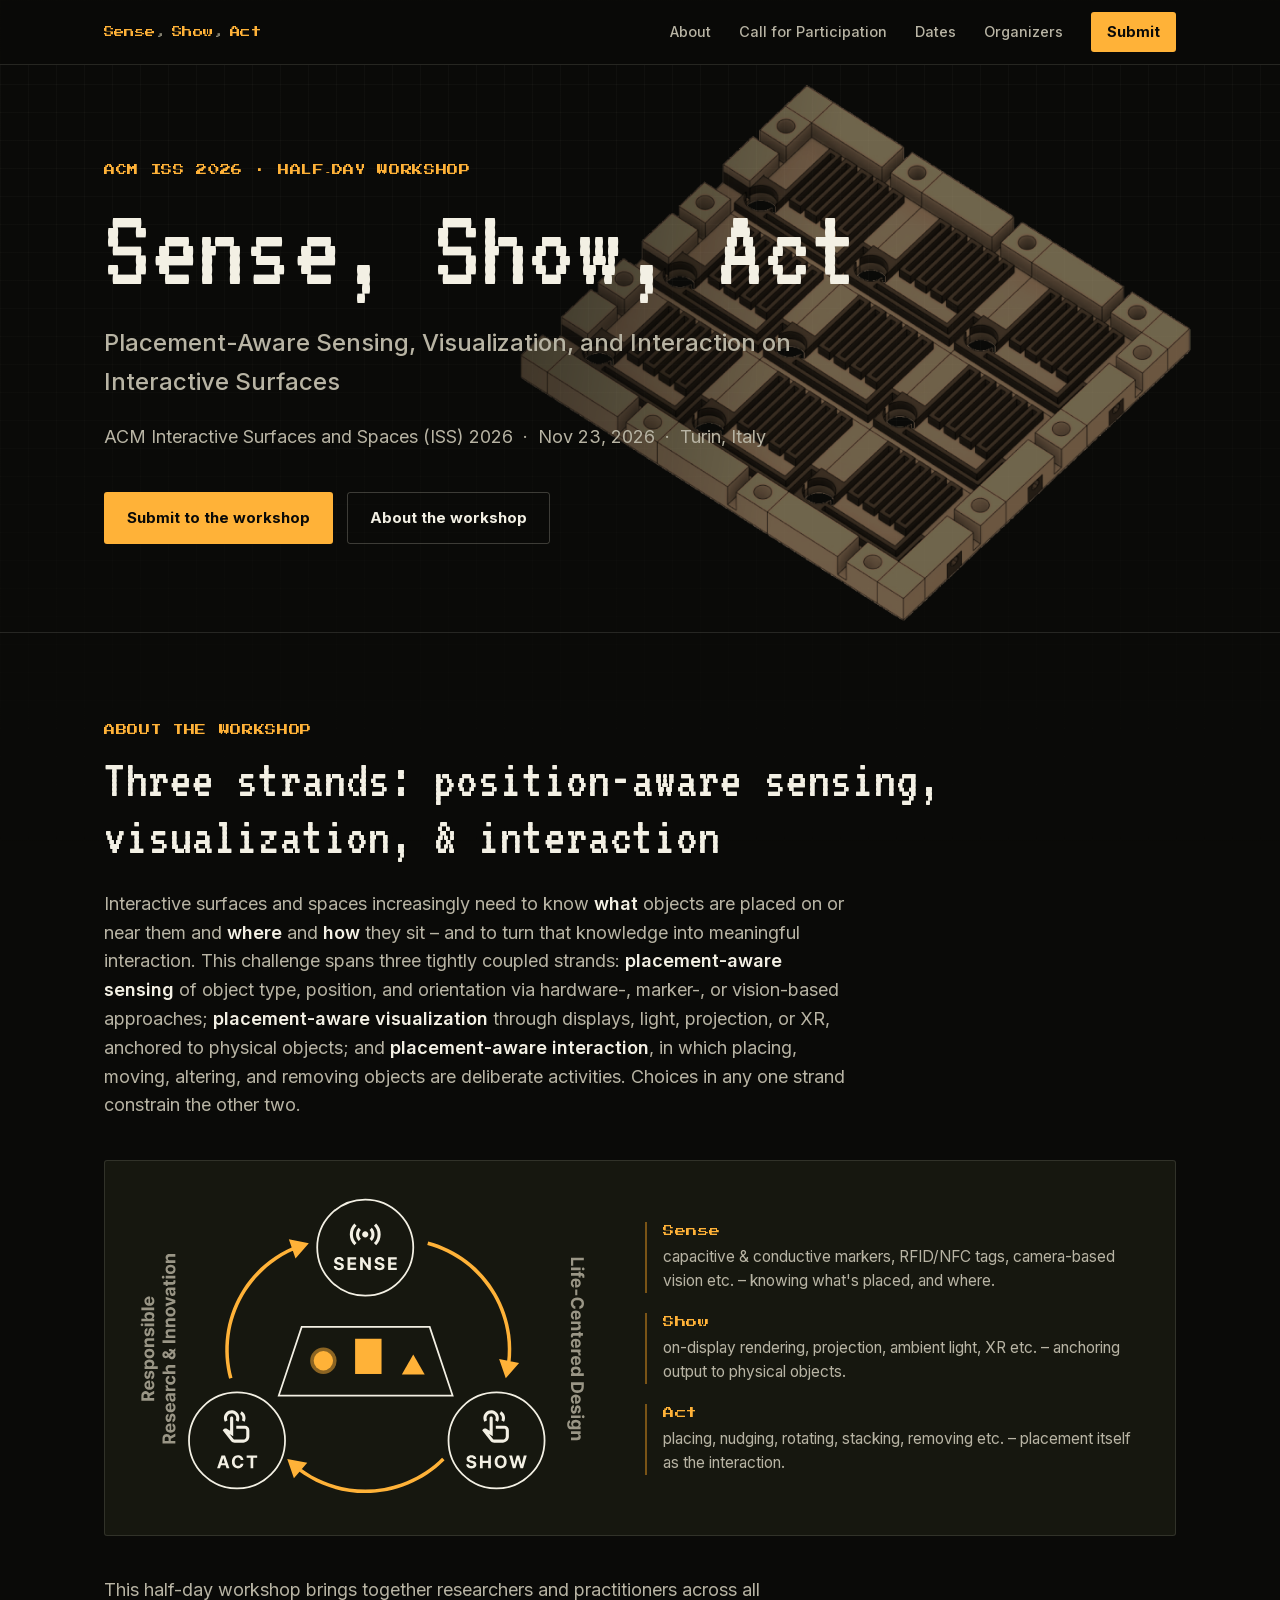
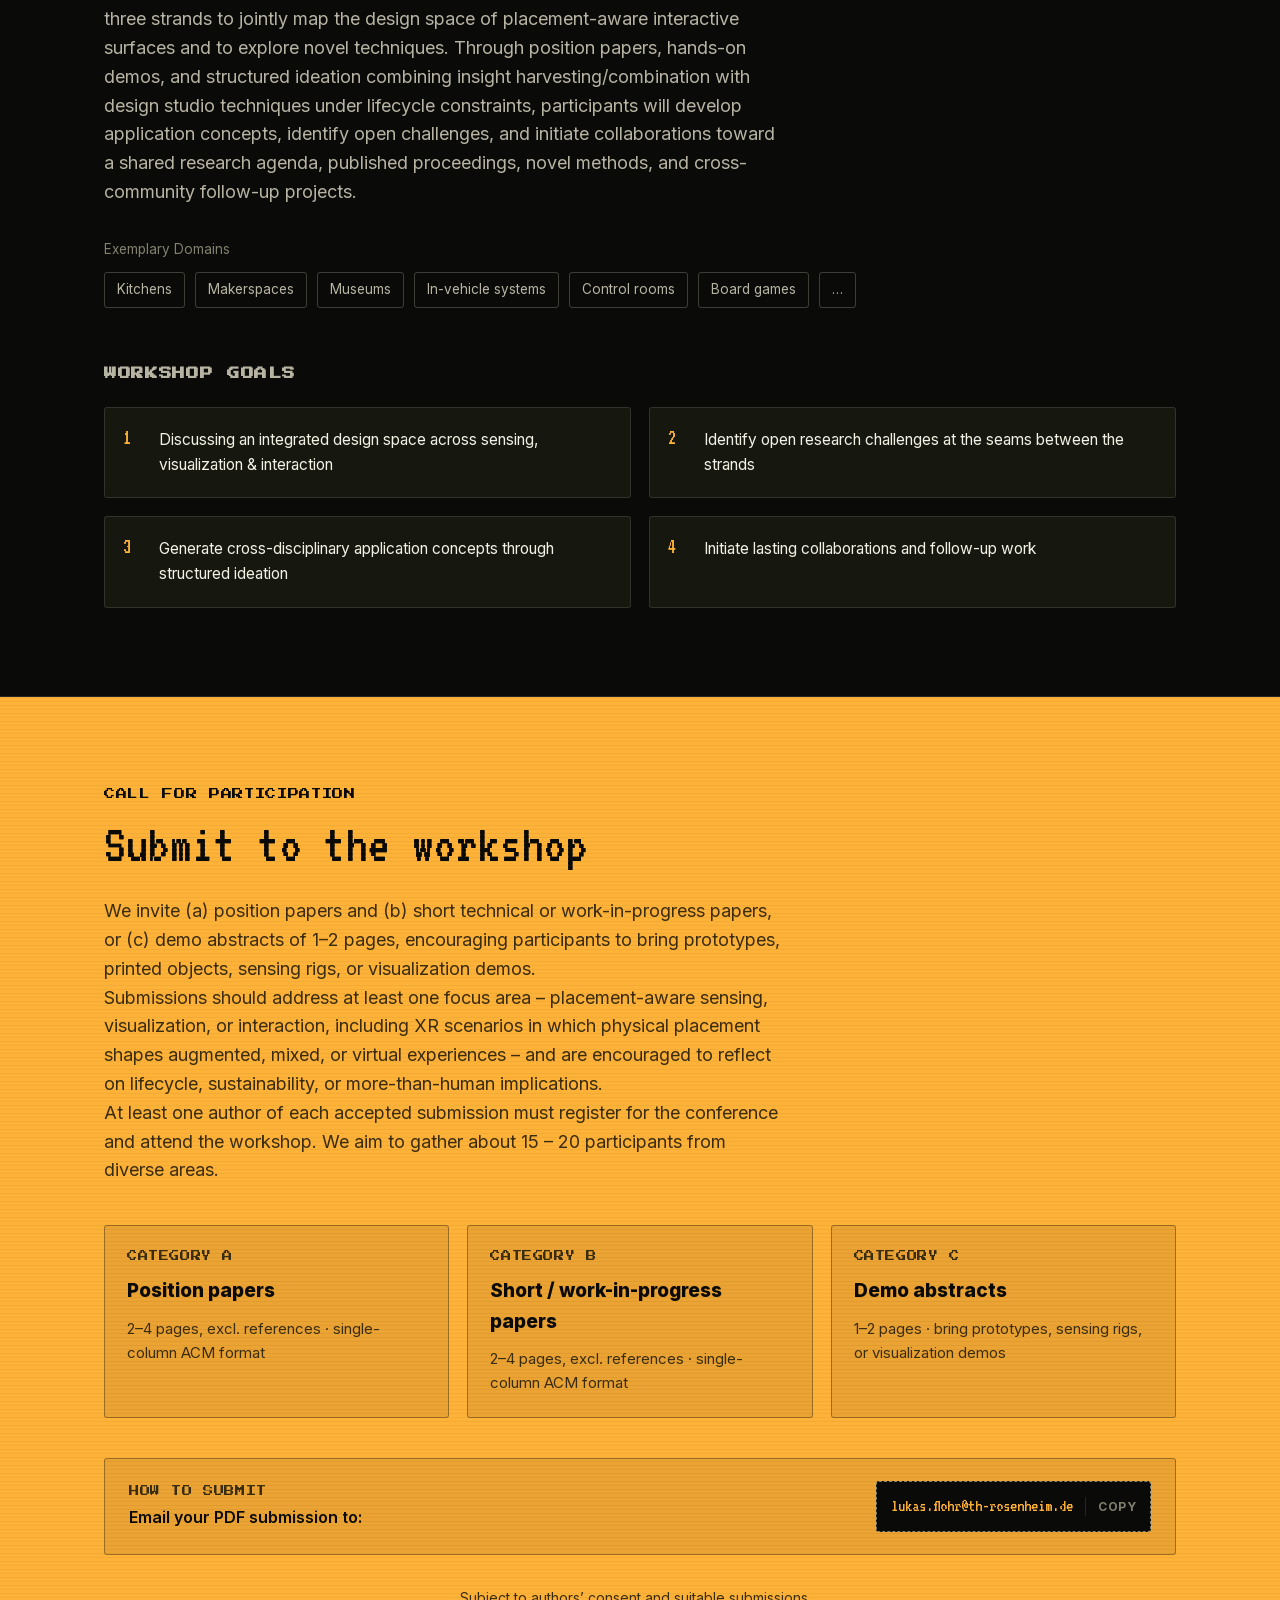
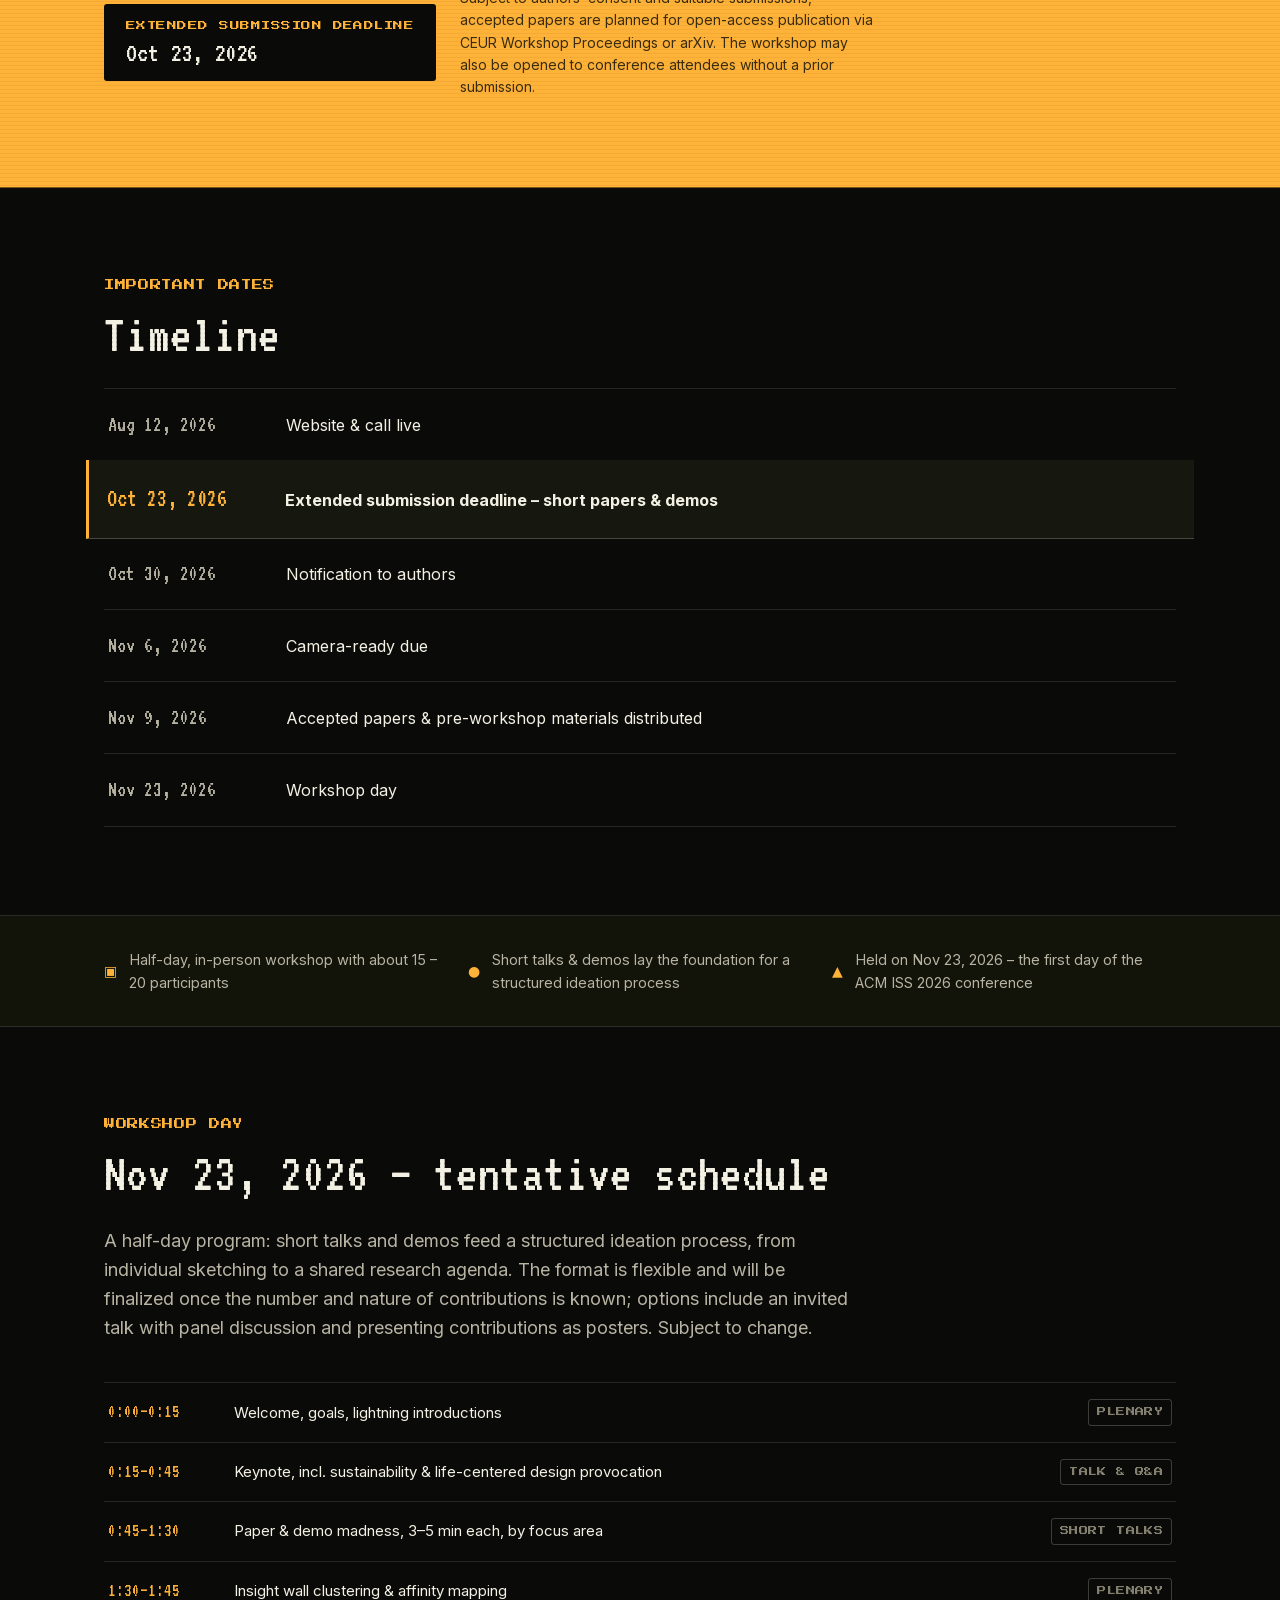
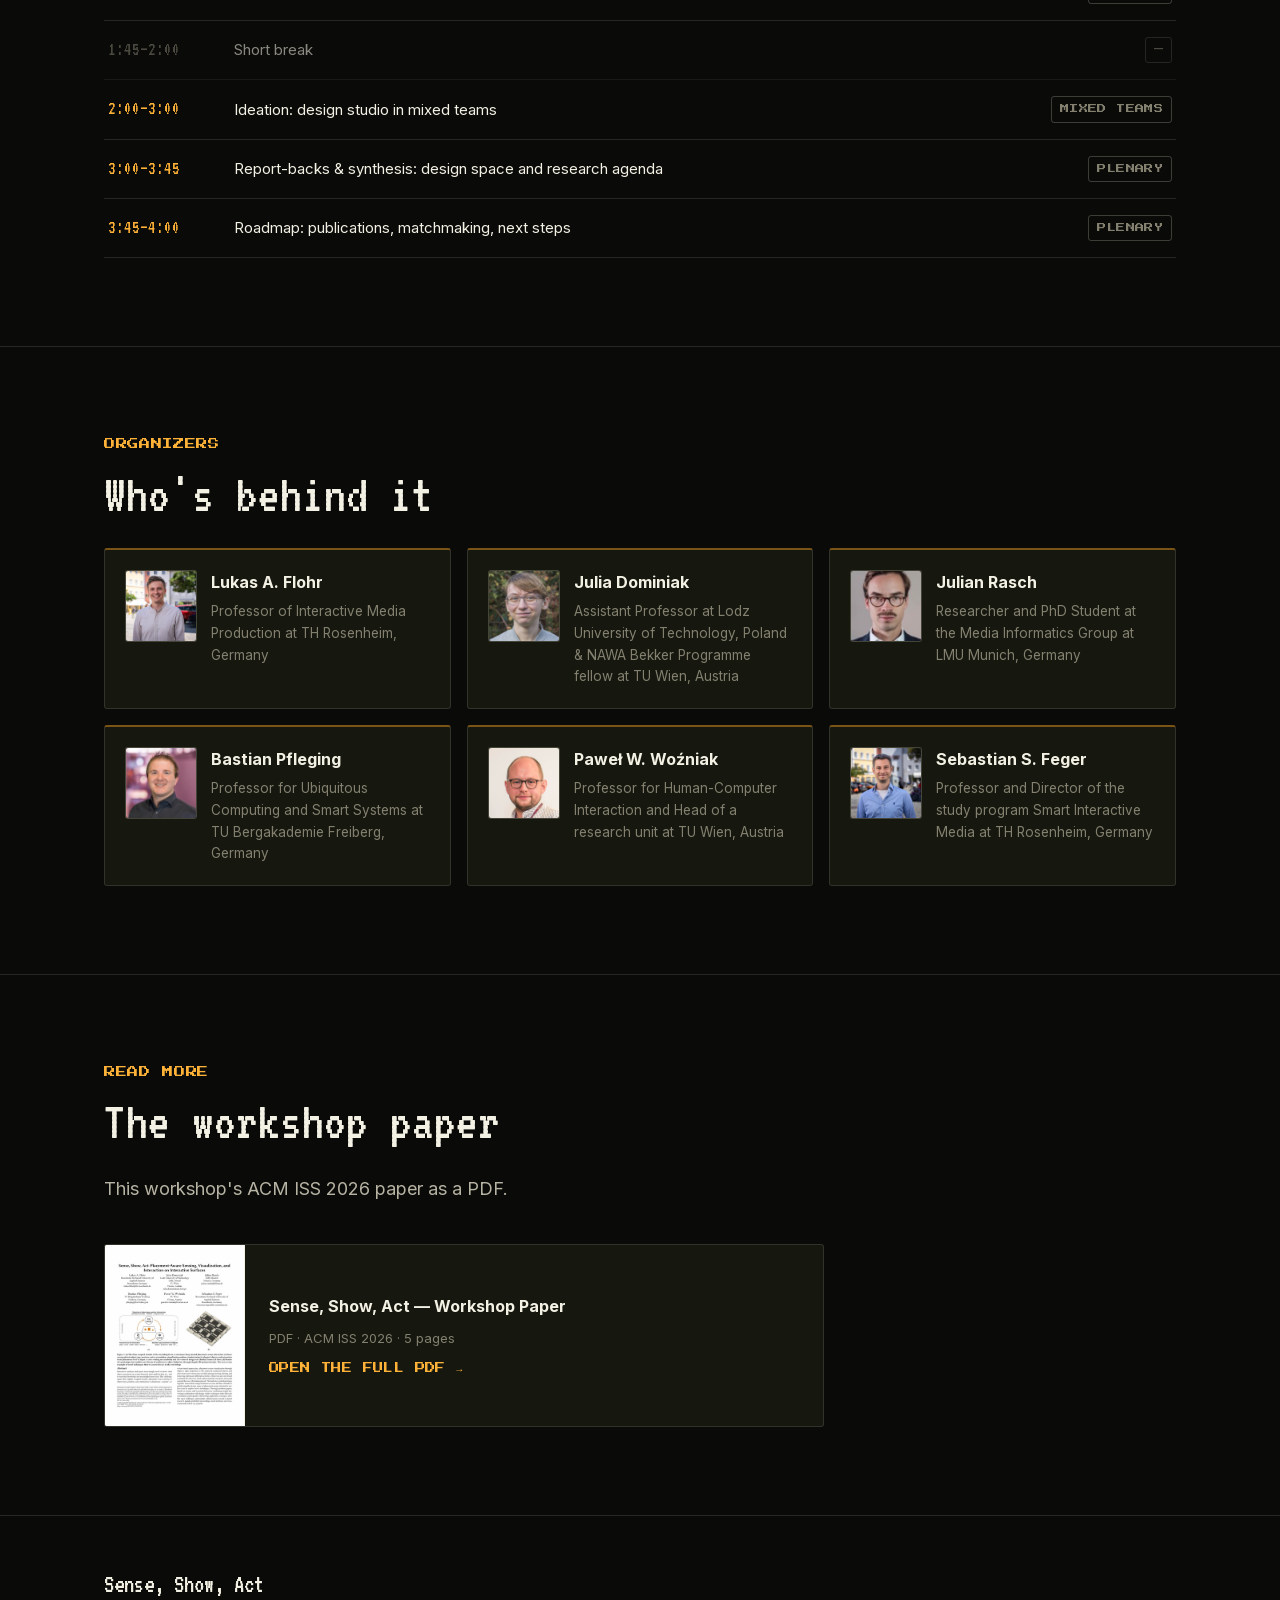
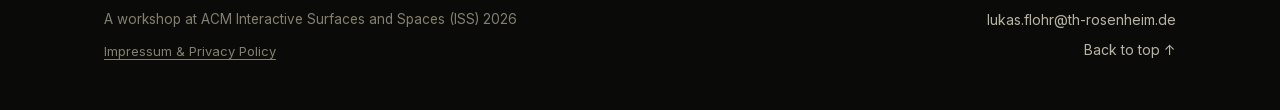
==== commit f8c39cc0: "consitent submission date." ====
--- a/index.html
+++ b/index.html
@@ -4,7 +4,7 @@
 <meta charset="UTF-8">
 <meta name="viewport" content="width=device-width, initial-scale=1.0">
 <title>Sense, Show, Act — Workshop at ACM ISS 2026</title>
-<meta name="description" content="Sense, Show, Act: a half-day ACM ISS 2026 workshop on placement-aware sensing, visualization, and interaction on interactive surfaces. Call for Participation open — extended submission deadline Oct 21, 2026.">
+<meta name="description" content="Sense, Show, Act: a half-day ACM ISS 2026 workshop on placement-aware sensing, visualization, and interaction on interactive surfaces. Call for Participation open — extended submission deadline Oct 23, 2026.">
 <link rel="icon" href="data:image/svg+xml,<svg xmlns=%22http://www.w3.org/2000/svg%22 viewBox=%220 0 16 16%22><rect width=%2216%22 height=%2216%22 fill=%22%230a0a08%22/><rect x=%223%22 y=%223%22 width=%224%22 height=%224%22 fill=%22%23ffb238%22/><rect x=%229%22 y=%229%22 width=%224%22 height=%224%22 fill=%22%23ffb238%22/></svg>">
 <link rel="stylesheet" href="fonts/fonts.css">
 <link rel="stylesheet" href="styles.css">
@@ -119,7 +119,7 @@
     <div class="wrap">
       <p class="eyebrow eyebrow-invert">Call for Participation</p>
       <h2 class="section-title cfp-title">Submit to the workshop</h2>
-      <p class="lede cfp-lede">We invite (a) position papers and (b) short technical or work-in-progress papers, or (c) demo abstracts of 1-4 pages, encouraging participants to bring prototypes, printed objects, sensing rigs, or visualization demos. 
+      <p class="lede cfp-lede">We invite (a) position papers and (b) short technical or work-in-progress papers, or (c) demo abstracts of 1&ndash;2 pages, encouraging participants to bring prototypes, printed objects, sensing rigs, or visualization demos. 
         <br /> Submissions should address at least one focus area – placement-aware sensing, visualization, or interaction, including XR scenarios in which physical placement shapes augmented, mixed, or virtual experiences – and are encouraged to reflect on lifecycle, sustainability, or more-than-human implications.
         <br /> At least one author of each accepted submission must register for the conference and attend the workshop. We aim to gather about 15 – 20 participants from diverse areas.
       </p>
@@ -156,9 +156,9 @@
       <div class="cfp-footer">
         <div class="deadline-badge">
           <span class="deadline-badge-label">Extended submission deadline</span>
-          <span class="deadline-badge-date">Oct 21, 2026</span>
+          <span class="deadline-badge-date">Oct 23, 2026</span>
         </div>
-        <p class="cfp-note">Accepted papers are planned for open-access publication – e.g., via CEUR Workshop Proceedings, arXiv, or similar – subject to author consent.</p>
+        <p class="cfp-note">Subject to authors’ consent and suitable submissions, accepted papers are planned for open-access publication via CEUR Workshop Proceedings or arXiv. The workshop may also be opened to conference attendees without a prior submission.</p>
       </div>
     </div>
   </section>
@@ -175,23 +175,23 @@
           <span class="timeline-milestone">Website &amp; call live</span>
         </li>
         <li class="timeline-item timeline-item-highlight">
-          <span class="timeline-date">Oct 21, 2026</span>
+          <span class="timeline-date">Oct 23, 2026</span>
           <span class="timeline-milestone">Extended submission deadline – short papers &amp; demos</span>
         </li>
         <li class="timeline-item">
-          <span class="timeline-date">Oct 26, 2026</span>
+          <span class="timeline-date">Oct 30, 2026</span>
           <span class="timeline-milestone">Notification to authors</span>
         </li>
         <li class="timeline-item">
-          <span class="timeline-date">Nov 2, 2026</span>
+          <span class="timeline-date">Nov 6, 2026</span>
           <span class="timeline-milestone">Camera-ready due</span>
         </li>
         <li class="timeline-item">
           <span class="timeline-date">Nov 9, 2026</span>
-          <span class="timeline-milestone">Pre-workshop reading package sent</span>
-        </li>
-        <li class="timeline-item">
-          <span class="timeline-date">Nov 22, 2026</span>
+          <span class="timeline-milestone">Accepted papers &amp; pre-workshop materials distributed</span>
+        </li>
+        <li class="timeline-item">
+          <span class="timeline-date">Nov 23, 2026</span>
           <span class="timeline-milestone">Workshop day</span>
         </li>
       </ol>
@@ -221,7 +221,7 @@
     <div class="wrap">
       <p class="eyebrow">Workshop Day</p>
       <h2 class="section-title">Nov 23, 2026 &mdash; tentative schedule</h2>
-      <p class="lede">A half-day program: short talks and demos feed a structured ideation process, from individual sketching to a shared research agenda. Subject to change.</p>
+      <p class="lede">A half-day program: short talks and demos feed a structured ideation process, from individual sketching to a shared research agenda. The format is flexible and will be finalized once the number and nature of contributions is known; options include an invited talk with panel discussion and presenting contributions as posters. Subject to change.</p>
 
       <ol class="schedule-list">
         <li class="schedule-item">
@@ -231,42 +231,37 @@
         </li>
         <li class="schedule-item">
           <span class="schedule-time">0:15&ndash;0:45</span>
-          <span class="schedule-activity">Keynote bridging the three strands</span>
+          <span class="schedule-activity">Keynote, incl. sustainability &amp; life-centered design provocation</span>
           <span class="schedule-tag">Talk &amp; Q&amp;A</span>
         </li>
         <li class="schedule-item">
           <span class="schedule-time">0:45&ndash;1:30</span>
-          <span class="schedule-activity">Paper &amp; demo madness, ~5 min per contribution</span>
+          <span class="schedule-activity">Paper &amp; demo madness, 3&ndash;5 min each, by focus area</span>
           <span class="schedule-tag">Short talks</span>
         </li>
+        <li class="schedule-item">
+          <span class="schedule-time">1:30&ndash;1:45</span>
+          <span class="schedule-activity">Insight wall clustering &amp; affinity mapping</span>
+          <span class="schedule-tag">Plenary</span>
+        </li>
         <li class="schedule-item schedule-item-break">
-          <span class="schedule-time">1:30&ndash;1:40</span>
+          <span class="schedule-time">1:45&ndash;2:00</span>
           <span class="schedule-activity">Short break</span>
           <span class="schedule-tag">&mdash;</span>
         </li>
         <li class="schedule-item">
-          <span class="schedule-time">1:40&ndash;2:10</span>
-          <span class="schedule-activity">Provocation: sustainability &amp; life-centered design</span>
-          <span class="schedule-tag">Impulse talk</span>
-        </li>
-        <li class="schedule-item">
-          <span class="schedule-time">2:10&ndash;2:35</span>
-          <span class="schedule-activity">Insight wall clustering &amp; affinity mapping</span>
+          <span class="schedule-time">2:00&ndash;3:00</span>
+          <span class="schedule-activity">Ideation: design studio in mixed teams</span>
+          <span class="schedule-tag">Mixed teams</span>
+        </li>
+        <li class="schedule-item">
+          <span class="schedule-time">3:00&ndash;3:45</span>
+          <span class="schedule-activity">Report-backs &amp; synthesis: design space and research agenda</span>
           <span class="schedule-tag">Plenary</span>
         </li>
         <li class="schedule-item">
-          <span class="schedule-time">2:35&ndash;3:20</span>
-          <span class="schedule-activity">Ideation: design studio in mixed teams</span>
-          <span class="schedule-tag">Teams of 4&ndash;6</span>
-        </li>
-        <li class="schedule-item">
-          <span class="schedule-time">3:20&ndash;3:45</span>
-          <span class="schedule-activity">Report-backs &amp; synthesis: design space and research agenda</span>
-          <span class="schedule-tag">Discussion</span>
-        </li>
-        <li class="schedule-item">
           <span class="schedule-time">3:45&ndash;4:00</span>
-          <span class="schedule-activity">Roadmap: publications, collaboration matchmaking, next steps</span>
+          <span class="schedule-activity">Roadmap: publications, matchmaking, next steps</span>
           <span class="schedule-tag">Plenary</span>
         </li>
       </ol>
@@ -330,14 +325,14 @@
   <section class="section" id="proposal">
     <div class="wrap">
       <p class="eyebrow">Read More</p>
-      <h2 class="section-title">The full proposal</h2>
-      <p class="lede">This workshop's ACM ISS 2026 proposal as a PDF.</p>
-
-      <a class="proposal-preview" href="docs/Sense-Show-Act_Workshop-Proposal_ACM-ISS-2026.pdf" target="_blank" rel="noopener">
-        <img class="proposal-preview-thumb" src="img/proposal-thumb.jpg" alt="First page preview of the Sense, Show, Act ACM ISS 2026 workshop proposal PDF" loading="lazy" width="695" height="900">
+      <h2 class="section-title">The workshop paper</h2>
+      <p class="lede">This workshop's ACM ISS 2026 paper as a PDF.</p>
+
+      <a class="proposal-preview" href="docs/Sense-Show-Act_Workshop-Paper_ACM-ISS-2026.pdf" target="_blank" rel="noopener">
+        <img class="proposal-preview-thumb" src="img/proposal-thumb.jpg" alt="First page preview of the Sense, Show, Act ACM ISS 2026 workshop paper PDF" loading="lazy" width="695" height="900">
         <span class="proposal-preview-info">
-          <span class="proposal-preview-title">Sense, Show, Act &mdash; Workshop Proposal</span>
-          <span class="proposal-preview-meta">PDF &middot; ACM ISS 2026 &middot; 8 pages</span>
+          <span class="proposal-preview-title">Sense, Show, Act &mdash; Workshop Paper</span>
+          <span class="proposal-preview-meta">PDF &middot; ACM ISS 2026 &middot; 5 pages</span>
           <span class="proposal-preview-cta">Open the full PDF &rarr;</span>
         </span>
       </a>
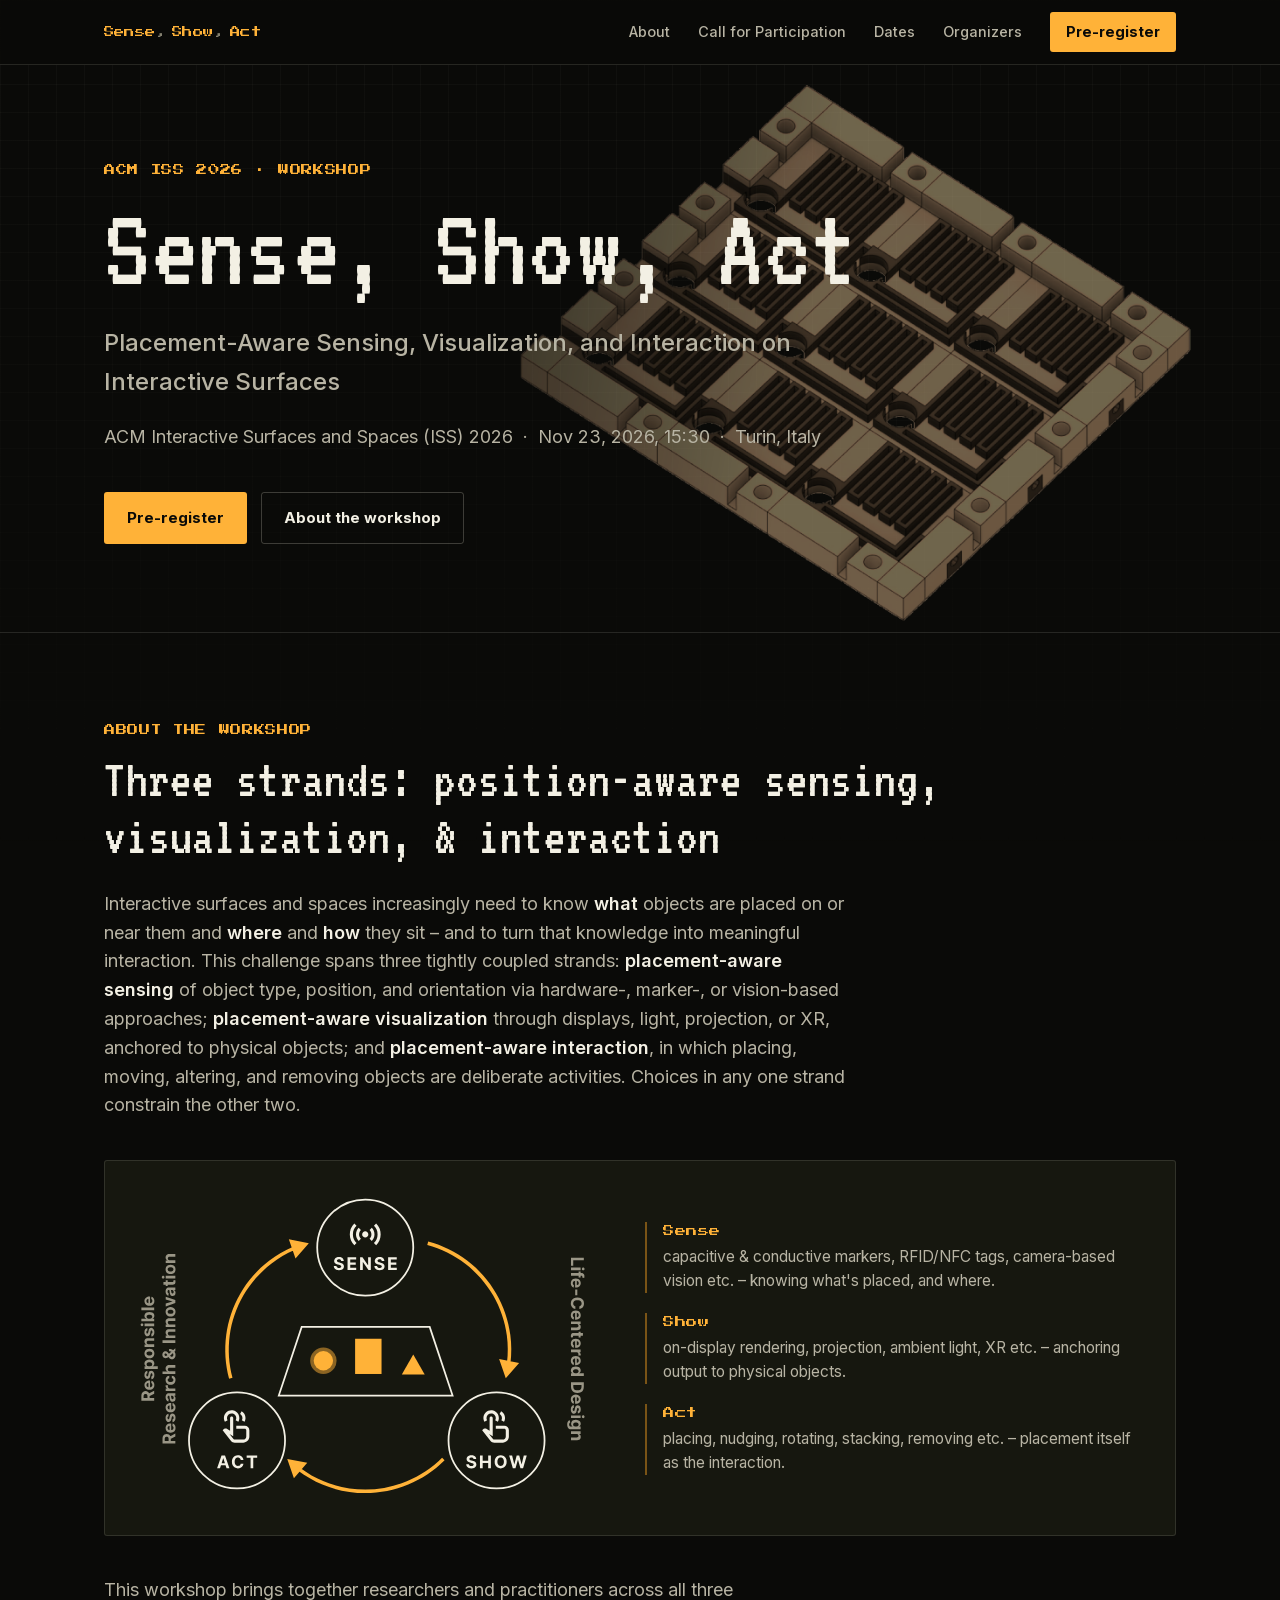
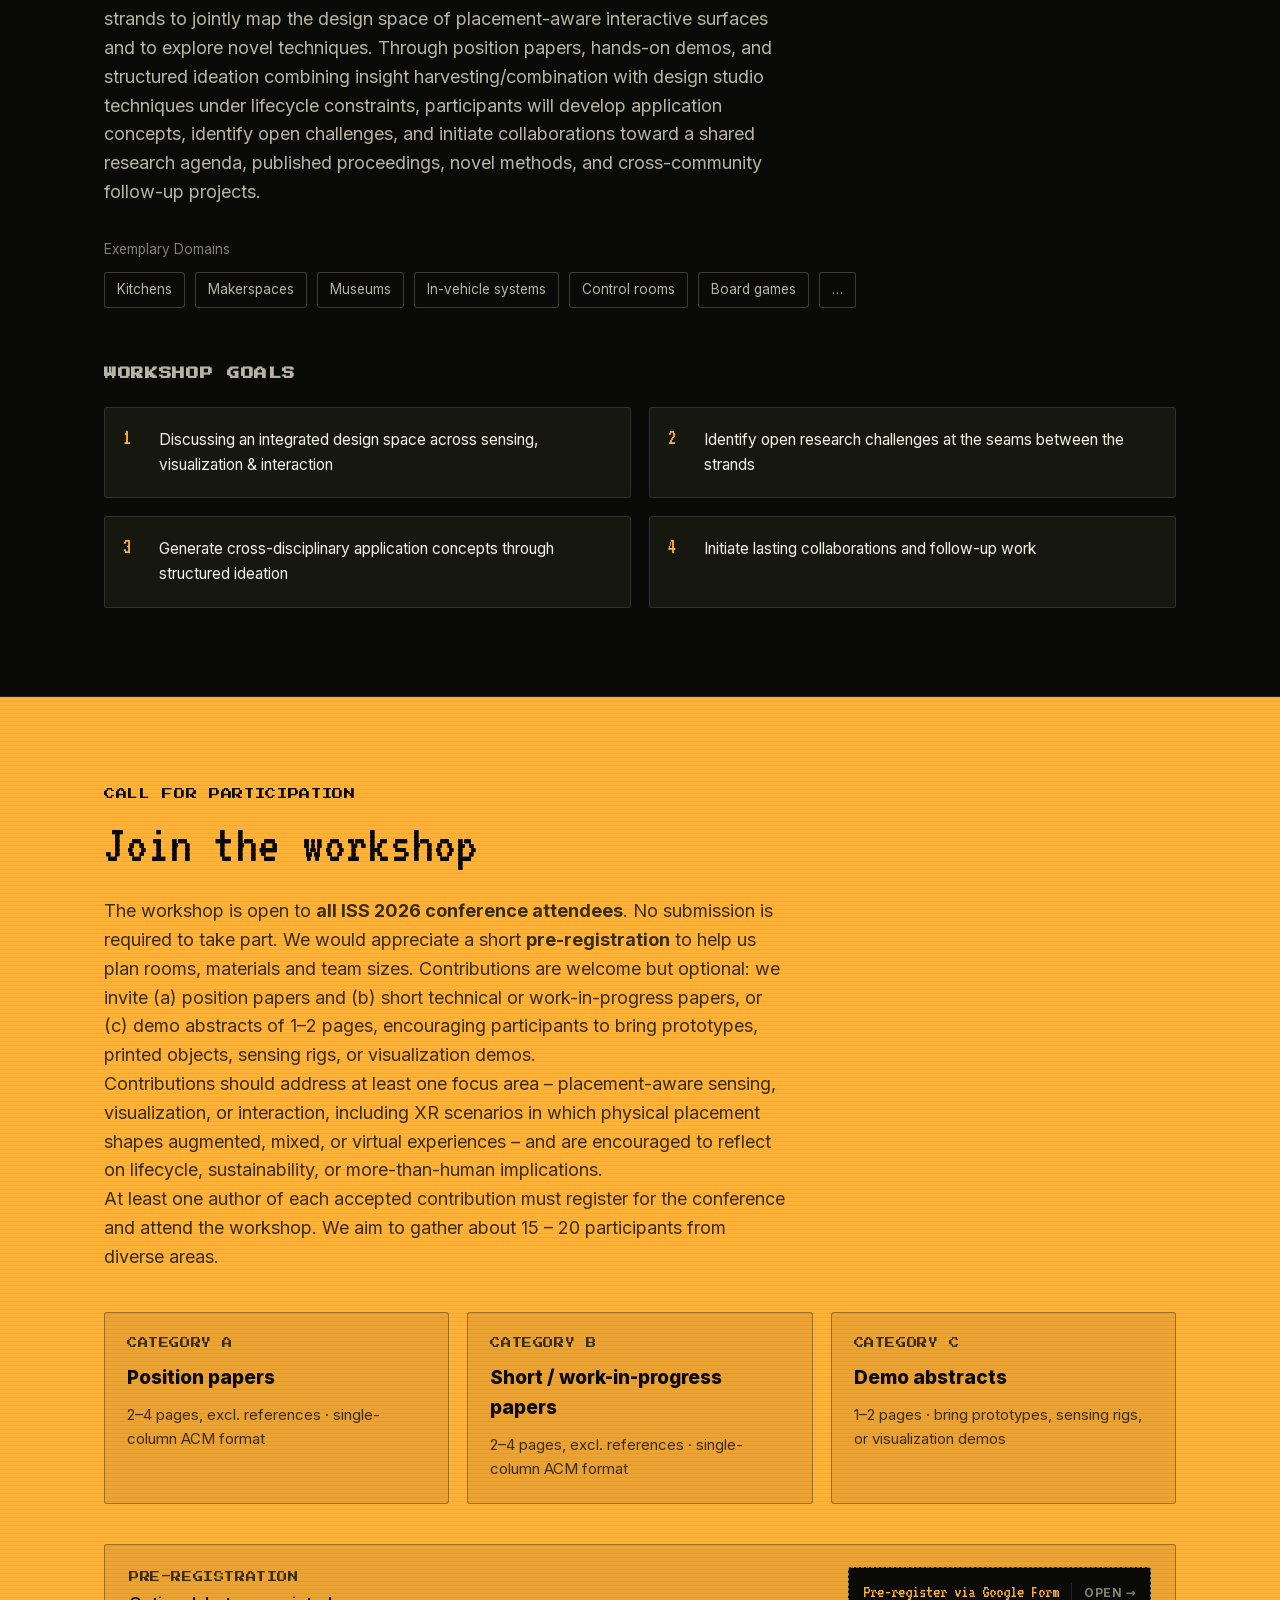
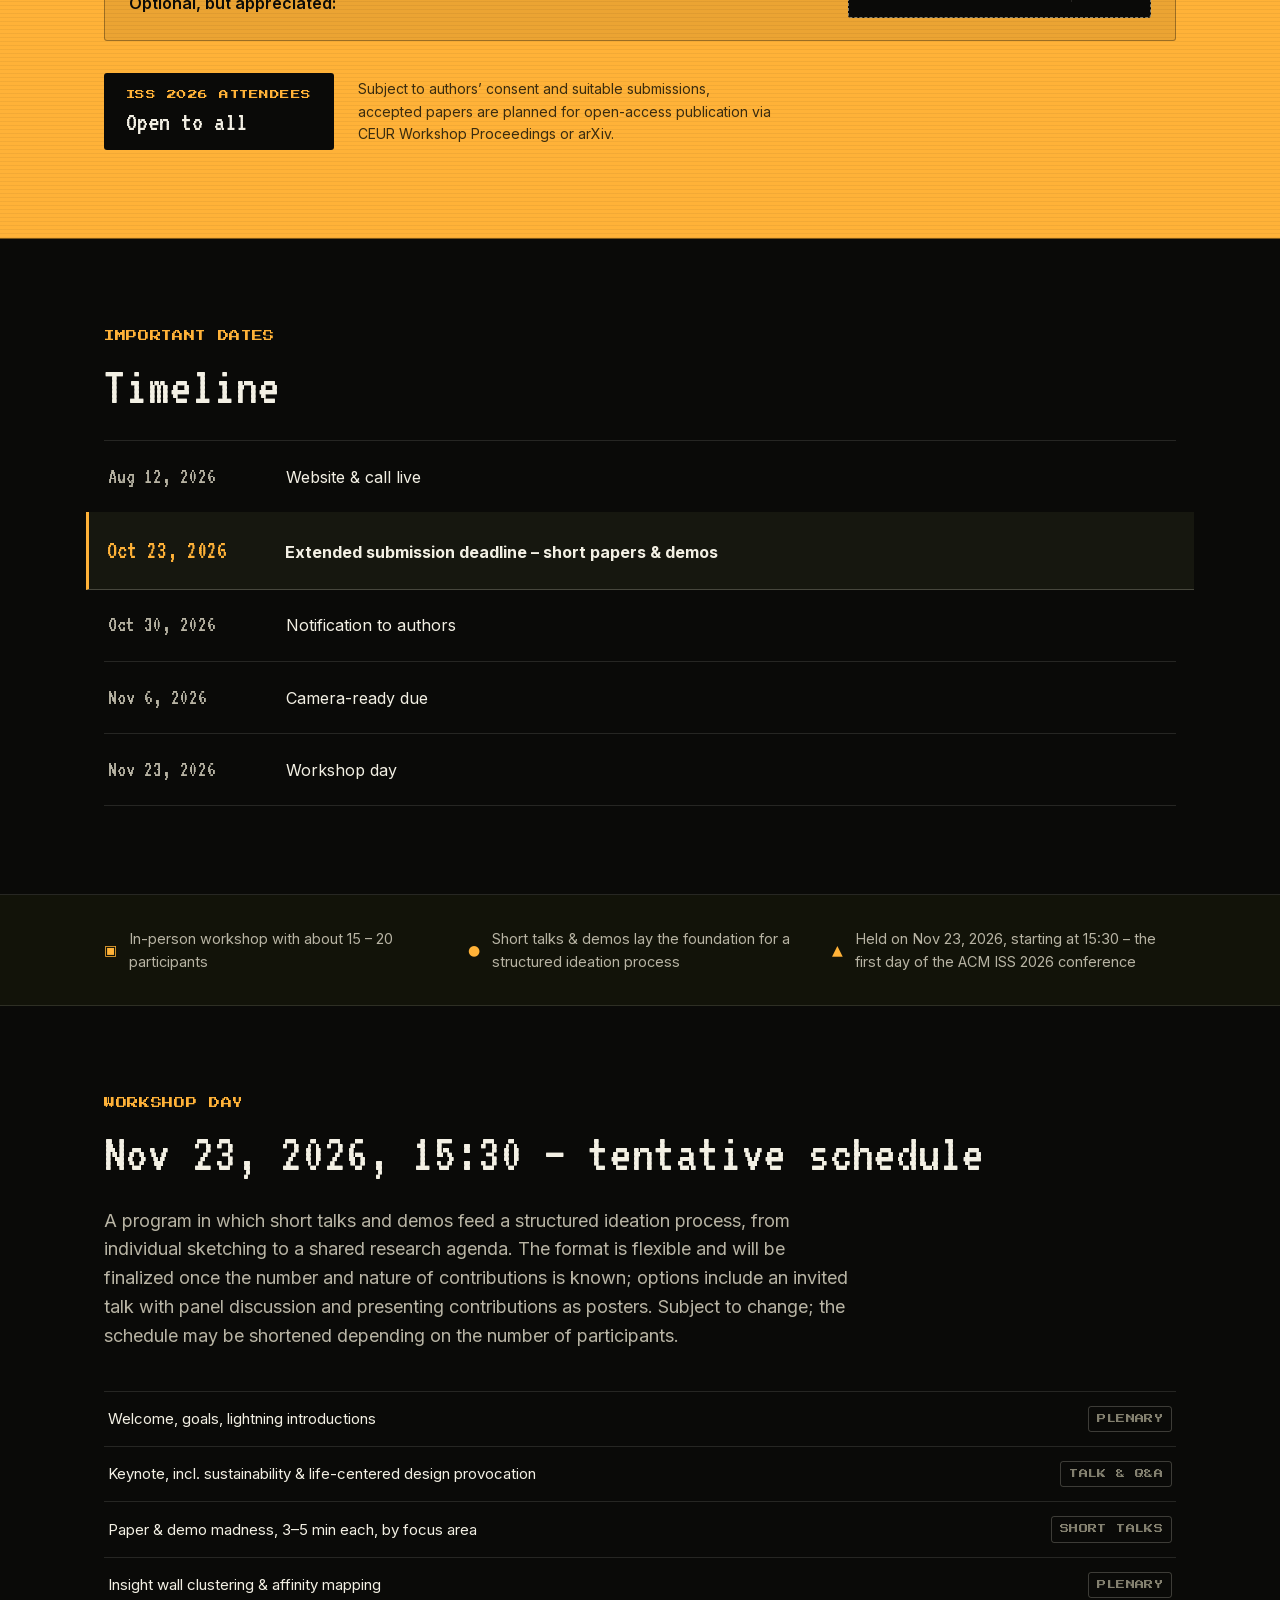
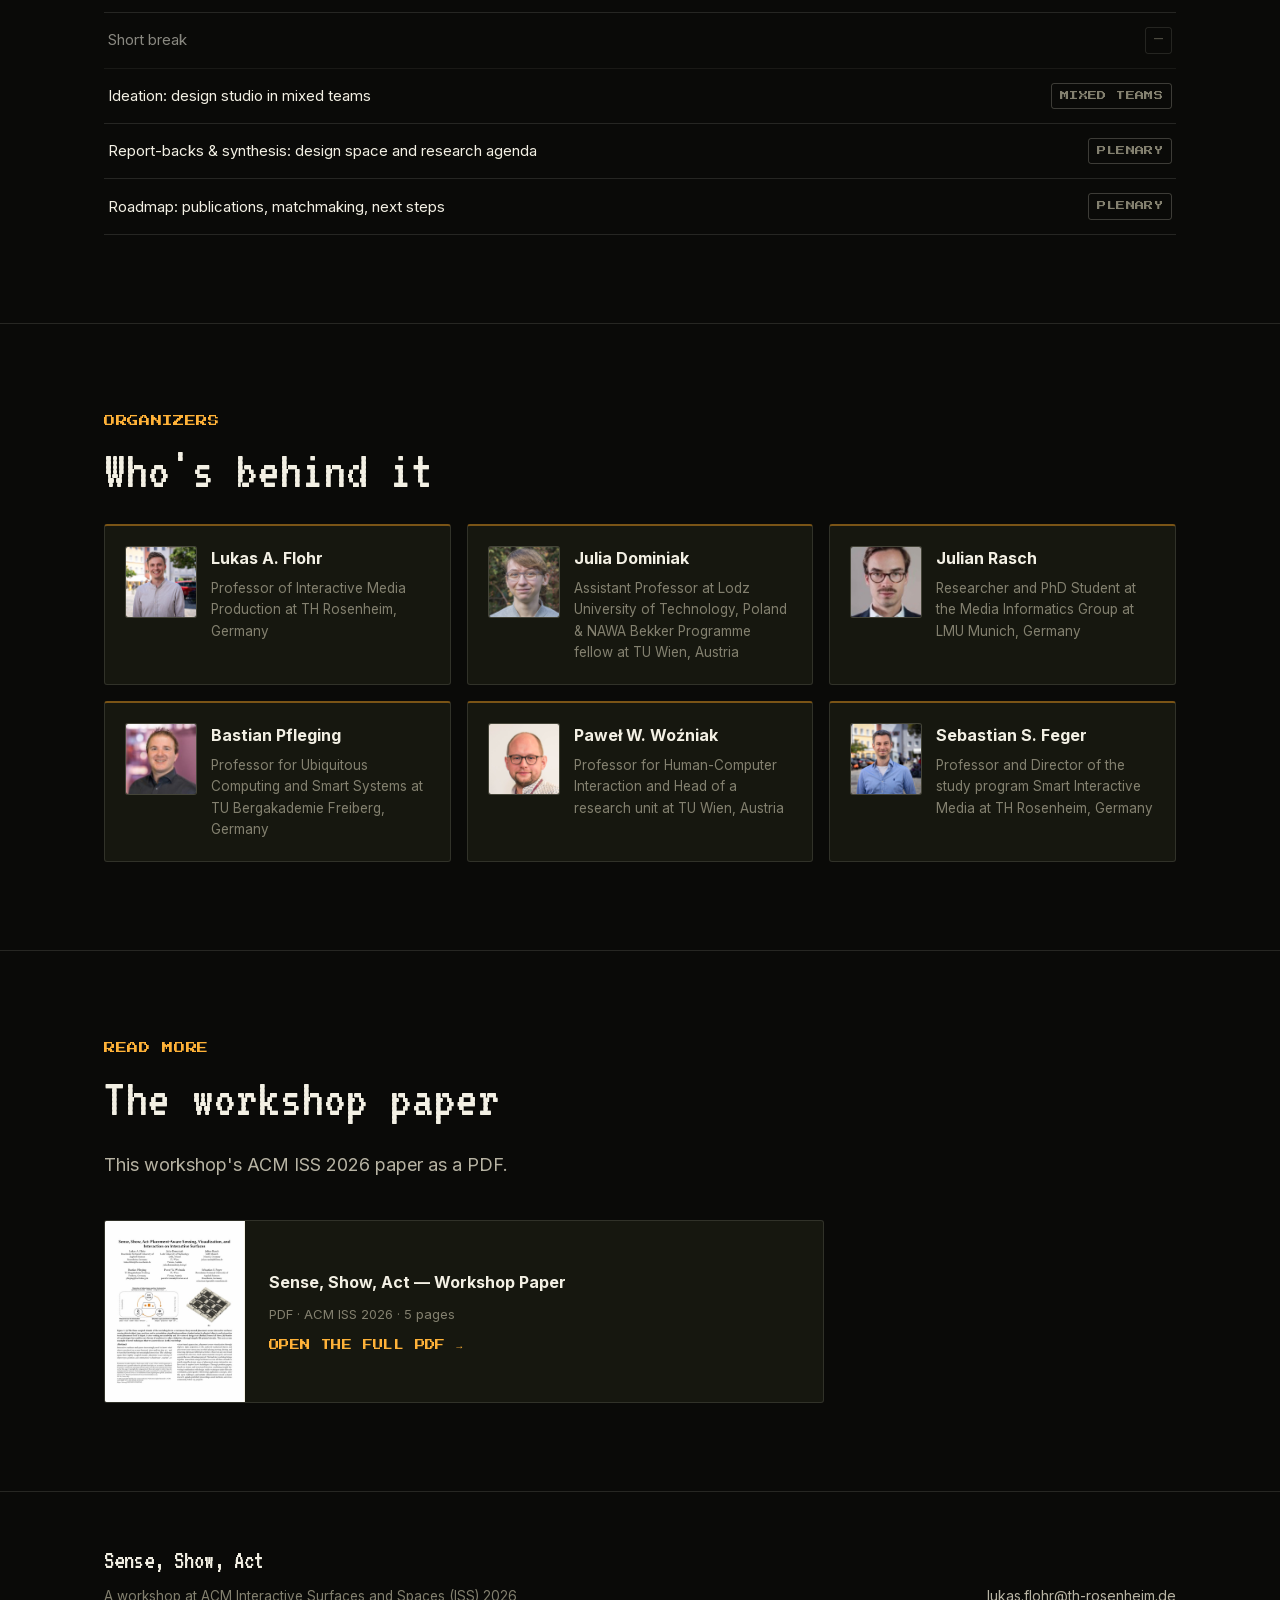
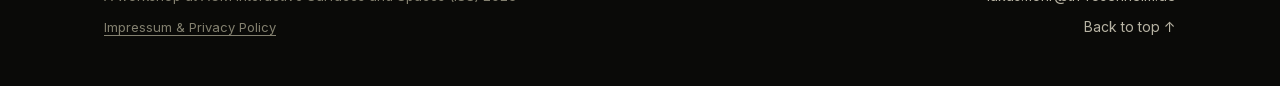
==== commit 6386dd2d: "Open workshop to all attendees with Google Form pre-registration; update schedule and wording Co-Aut" ====
--- a/index.html
+++ b/index.html
@@ -4,7 +4,7 @@
 <meta charset="UTF-8">
 <meta name="viewport" content="width=device-width, initial-scale=1.0">
 <title>Sense, Show, Act — Workshop at ACM ISS 2026</title>
-<meta name="description" content="Sense, Show, Act: a half-day ACM ISS 2026 workshop on placement-aware sensing, visualization, and interaction on interactive surfaces. Call for Participation open — extended submission deadline Oct 23, 2026.">
+<meta name="description" content="Sense, Show, Act: an ACM ISS 2026 workshop on placement-aware sensing, visualization, and interaction on interactive surfaces. Open to all conference attendees — pre-registration appreciated.">
 <link rel="icon" href="data:image/svg+xml,<svg xmlns=%22http://www.w3.org/2000/svg%22 viewBox=%220 0 16 16%22><rect width=%2216%22 height=%2216%22 fill=%22%230a0a08%22/><rect x=%223%22 y=%223%22 width=%224%22 height=%224%22 fill=%22%23ffb238%22/><rect x=%229%22 y=%229%22 width=%224%22 height=%224%22 fill=%22%23ffb238%22/></svg>">
 <link rel="stylesheet" href="fonts/fonts.css">
 <link rel="stylesheet" href="styles.css">
@@ -32,7 +32,7 @@
       <a href="#cfp">Call&nbsp;for&nbsp;Participation</a>
       <a href="#dates">Dates</a>
       <a href="#organizers">Organizers</a>
-      <a class="nav-cta" href="#cfp">Submit</a>
+      <a class="nav-cta" href="https://forms.gle/udSHwLUKrn6Q8EQb9" target="_blank" rel="noopener">Pre-register</a>
     </nav>
   </div>
 </header>
@@ -45,17 +45,17 @@
       <img src="img/sense-prototype.png" alt="">
     </div>
     <div class="wrap hero-inner">
-      <p class="eyebrow">ACM ISS 2026 · Half&#8209;Day Workshop </p>
+      <p class="eyebrow">ACM ISS 2026 · Workshop</p>
       <h1 class="hero-title">Sense, Show, Act</h1>
       <p class="hero-subtitle">Placement-Aware Sensing, Visualization, and Interaction on Interactive Surfaces</p>
       <p class="lede">
-        ACM Interactive Surfaces and Spaces (ISS) 2026 &nbsp;·&nbsp; Nov 23, 2026 &nbsp;·&nbsp;
+        ACM Interactive Surfaces and Spaces (ISS) 2026 &nbsp;·&nbsp; Nov 23, 2026, 15:30 &nbsp;·&nbsp;
         Turin, Italy
         <!-- PLACEHOLDER: replace with confirmed ISS 2026 host city / venue -->
         <!--<span class="placeholder-inline">[LOCATION_PLACEHOLDER]</span>-->
       </p>
       <div class="hero-cta">
-        <a class="btn btn-primary" href="#cfp">Submit to the workshop</a>
+        <a class="btn btn-primary" href="https://forms.gle/udSHwLUKrn6Q8EQb9" target="_blank" rel="noopener">Pre-register</a>
         <a class="btn btn-ghost" href="#about">About the workshop</a>
       </div>
     </div>
@@ -82,7 +82,7 @@
         </ul>
       </div>
 
-      <p class="lede lede-tight">This half-day workshop brings together researchers and practitioners across all three strands to jointly map the design space of placement-aware interactive surfaces and to explore novel techniques. Through position papers, hands-on demos, and structured ideation combining insight harvesting/combination with design studio techniques under lifecycle constraints, participants will develop application concepts, identify open challenges, and initiate collaborations toward a shared research agenda, published proceedings, novel methods, and cross-community follow-up projects.</p>
+      <p class="lede lede-tight">This workshop brings together researchers and practitioners across all three strands to jointly map the design space of placement-aware interactive surfaces and to explore novel techniques. Through position papers, hands-on demos, and structured ideation combining insight harvesting/combination with design studio techniques under lifecycle constraints, participants will develop application concepts, identify open challenges, and initiate collaborations toward a shared research agenda, published proceedings, novel methods, and cross-community follow-up projects.</p>
 
       <div class="topic-chips">
         <p class="topic-chips-label">Exemplary Domains</p>
@@ -118,10 +118,10 @@
   <section class="section cfp" id="cfp">
     <div class="wrap">
       <p class="eyebrow eyebrow-invert">Call for Participation</p>
-      <h2 class="section-title cfp-title">Submit to the workshop</h2>
-      <p class="lede cfp-lede">We invite (a) position papers and (b) short technical or work-in-progress papers, or (c) demo abstracts of 1&ndash;2 pages, encouraging participants to bring prototypes, printed objects, sensing rigs, or visualization demos. 
-        <br /> Submissions should address at least one focus area – placement-aware sensing, visualization, or interaction, including XR scenarios in which physical placement shapes augmented, mixed, or virtual experiences – and are encouraged to reflect on lifecycle, sustainability, or more-than-human implications.
-        <br /> At least one author of each accepted submission must register for the conference and attend the workshop. We aim to gather about 15 – 20 participants from diverse areas.
+      <h2 class="section-title cfp-title">Join the workshop</h2>
+      <p class="lede cfp-lede">The workshop is open to <strong>all ISS 2026 conference attendees</strong>. No submission is required to take part. We would appreciate a short <strong>pre-registration</strong> to help us plan rooms, materials and team sizes. Contributions are welcome but optional: we invite (a) position papers and (b) short technical or work-in-progress papers, or (c) demo abstracts of 1&ndash;2 pages, encouraging participants to bring prototypes, printed objects, sensing rigs, or visualization demos.
+        <br /> Contributions should address at least one focus area – placement-aware sensing, visualization, or interaction, including XR scenarios in which physical placement shapes augmented, mixed, or virtual experiences – and are encouraged to reflect on lifecycle, sustainability, or more-than-human implications.
+        <br /> At least one author of each accepted contribution must register for the conference and attend the workshop. We aim to gather about 15 – 20 participants from diverse areas.
       </p>
       <div class="cfp-cards">
         <article class="cfp-card">
@@ -143,22 +143,21 @@
 
       <div class="cfp-submit">
         <div class="cfp-submit-text">
-          <p class="cfp-submit-label">How to submit</p>
-          <p>Email your PDF submission to:</p>
+          <p class="cfp-submit-label">Pre-registration</p>
+          <p>Optional, but appreciated:</p>
         </div>
-        <!-- PLACEHOLDER: replace with the real workshop submission address -->
-        <button class="email-chip" id="emailChip" type="button" data-email="lukas.flohr@th-rosenheim.de" aria-label="Copy submission email address to clipboard">
-          <code>lukas.flohr@th-rosenheim.de</code>
-          <span class="email-chip-action" id="emailChipAction">Copy</span>
-        </button>
+        <a class="email-chip" href="https://forms.gle/udSHwLUKrn6Q8EQb9" target="_blank" rel="noopener">
+          <code>Pre-register via Google Form</code>
+          <span class="email-chip-action">Open &rarr;</span>
+        </a>
       </div>
 
       <div class="cfp-footer">
         <div class="deadline-badge">
-          <span class="deadline-badge-label">Extended submission deadline</span>
-          <span class="deadline-badge-date">Oct 23, 2026</span>
+          <span class="deadline-badge-label">ISS 2026 attendees</span>
+          <span class="deadline-badge-date">Open to all</span>
         </div>
-        <p class="cfp-note">Subject to authors’ consent and suitable submissions, accepted papers are planned for open-access publication via CEUR Workshop Proceedings or arXiv. The workshop may also be opened to conference attendees without a prior submission.</p>
+        <p class="cfp-note">Subject to authors’ consent and suitable submissions, accepted papers are planned for open-access publication via CEUR Workshop Proceedings or arXiv.</p>
       </div>
     </div>
   </section>
@@ -185,10 +184,6 @@
         <li class="timeline-item">
           <span class="timeline-date">Nov 6, 2026</span>
           <span class="timeline-milestone">Camera-ready due</span>
-        </li>
-        <li class="timeline-item">
-          <span class="timeline-date">Nov 9, 2026</span>
-          <span class="timeline-milestone">Accepted papers &amp; pre-workshop materials distributed</span>
         </li>
         <li class="timeline-item">
           <span class="timeline-date">Nov 23, 2026</span>
@@ -203,7 +198,7 @@
     <div class="wrap format-strip-inner">
       <div class="format-item">
         <span class="format-icon" aria-hidden="true">&#9635;</span>
-        <p>Half-day, in-person workshop with about 15 – 20 participants</p>
+        <p>In-person workshop with about 15 – 20 participants</p>
       </div>
       <div class="format-item">
         <span class="format-icon" aria-hidden="true">&#9679;</span>
@@ -211,7 +206,7 @@
       </div>
       <div class="format-item">
         <span class="format-icon" aria-hidden="true">&#9650;</span>
-        <p>Held on Nov 23, 2026 – the first day of the ACM ISS 2026 conference</p>
+        <p>Held on Nov 23, 2026, starting at 15:30 – the first day of the ACM ISS 2026 conference</p>
       </div>
     </div>
   </section>
@@ -220,47 +215,39 @@
   <section class="section" id="schedule">
     <div class="wrap">
       <p class="eyebrow">Workshop Day</p>
-      <h2 class="section-title">Nov 23, 2026 &mdash; tentative schedule</h2>
-      <p class="lede">A half-day program: short talks and demos feed a structured ideation process, from individual sketching to a shared research agenda. The format is flexible and will be finalized once the number and nature of contributions is known; options include an invited talk with panel discussion and presenting contributions as posters. Subject to change.</p>
+      <h2 class="section-title">Nov 23, 2026, 15:30 &mdash; tentative schedule</h2>
+      <p class="lede">A program in which short talks and demos feed a structured ideation process, from individual sketching to a shared research agenda. The format is flexible and will be finalized once the number and nature of contributions is known; options include an invited talk with panel discussion and presenting contributions as posters. Subject to change; the schedule may be shortened depending on the number of participants.</p>
 
       <ol class="schedule-list">
         <li class="schedule-item">
-          <span class="schedule-time">0:00&ndash;0:15</span>
           <span class="schedule-activity">Welcome, goals, lightning introductions</span>
           <span class="schedule-tag">Plenary</span>
         </li>
         <li class="schedule-item">
-          <span class="schedule-time">0:15&ndash;0:45</span>
           <span class="schedule-activity">Keynote, incl. sustainability &amp; life-centered design provocation</span>
           <span class="schedule-tag">Talk &amp; Q&amp;A</span>
         </li>
         <li class="schedule-item">
-          <span class="schedule-time">0:45&ndash;1:30</span>
           <span class="schedule-activity">Paper &amp; demo madness, 3&ndash;5 min each, by focus area</span>
           <span class="schedule-tag">Short talks</span>
         </li>
         <li class="schedule-item">
-          <span class="schedule-time">1:30&ndash;1:45</span>
           <span class="schedule-activity">Insight wall clustering &amp; affinity mapping</span>
           <span class="schedule-tag">Plenary</span>
         </li>
         <li class="schedule-item schedule-item-break">
-          <span class="schedule-time">1:45&ndash;2:00</span>
           <span class="schedule-activity">Short break</span>
           <span class="schedule-tag">&mdash;</span>
         </li>
         <li class="schedule-item">
-          <span class="schedule-time">2:00&ndash;3:00</span>
           <span class="schedule-activity">Ideation: design studio in mixed teams</span>
           <span class="schedule-tag">Mixed teams</span>
         </li>
         <li class="schedule-item">
-          <span class="schedule-time">3:00&ndash;3:45</span>
           <span class="schedule-activity">Report-backs &amp; synthesis: design space and research agenda</span>
           <span class="schedule-tag">Plenary</span>
         </li>
         <li class="schedule-item">
-          <span class="schedule-time">3:45&ndash;4:00</span>
           <span class="schedule-activity">Roadmap: publications, matchmaking, next steps</span>
           <span class="schedule-tag">Plenary</span>
         </li>
--- a/styles.css
+++ b/styles.css
@@ -647,7 +647,7 @@
 }
 .schedule-item {
   display: grid;
-  grid-template-columns: 108px 1fr auto;
+  grid-template-columns: 1fr auto;
   align-items: center;
   gap: 18px;
   padding: 14px 4px;
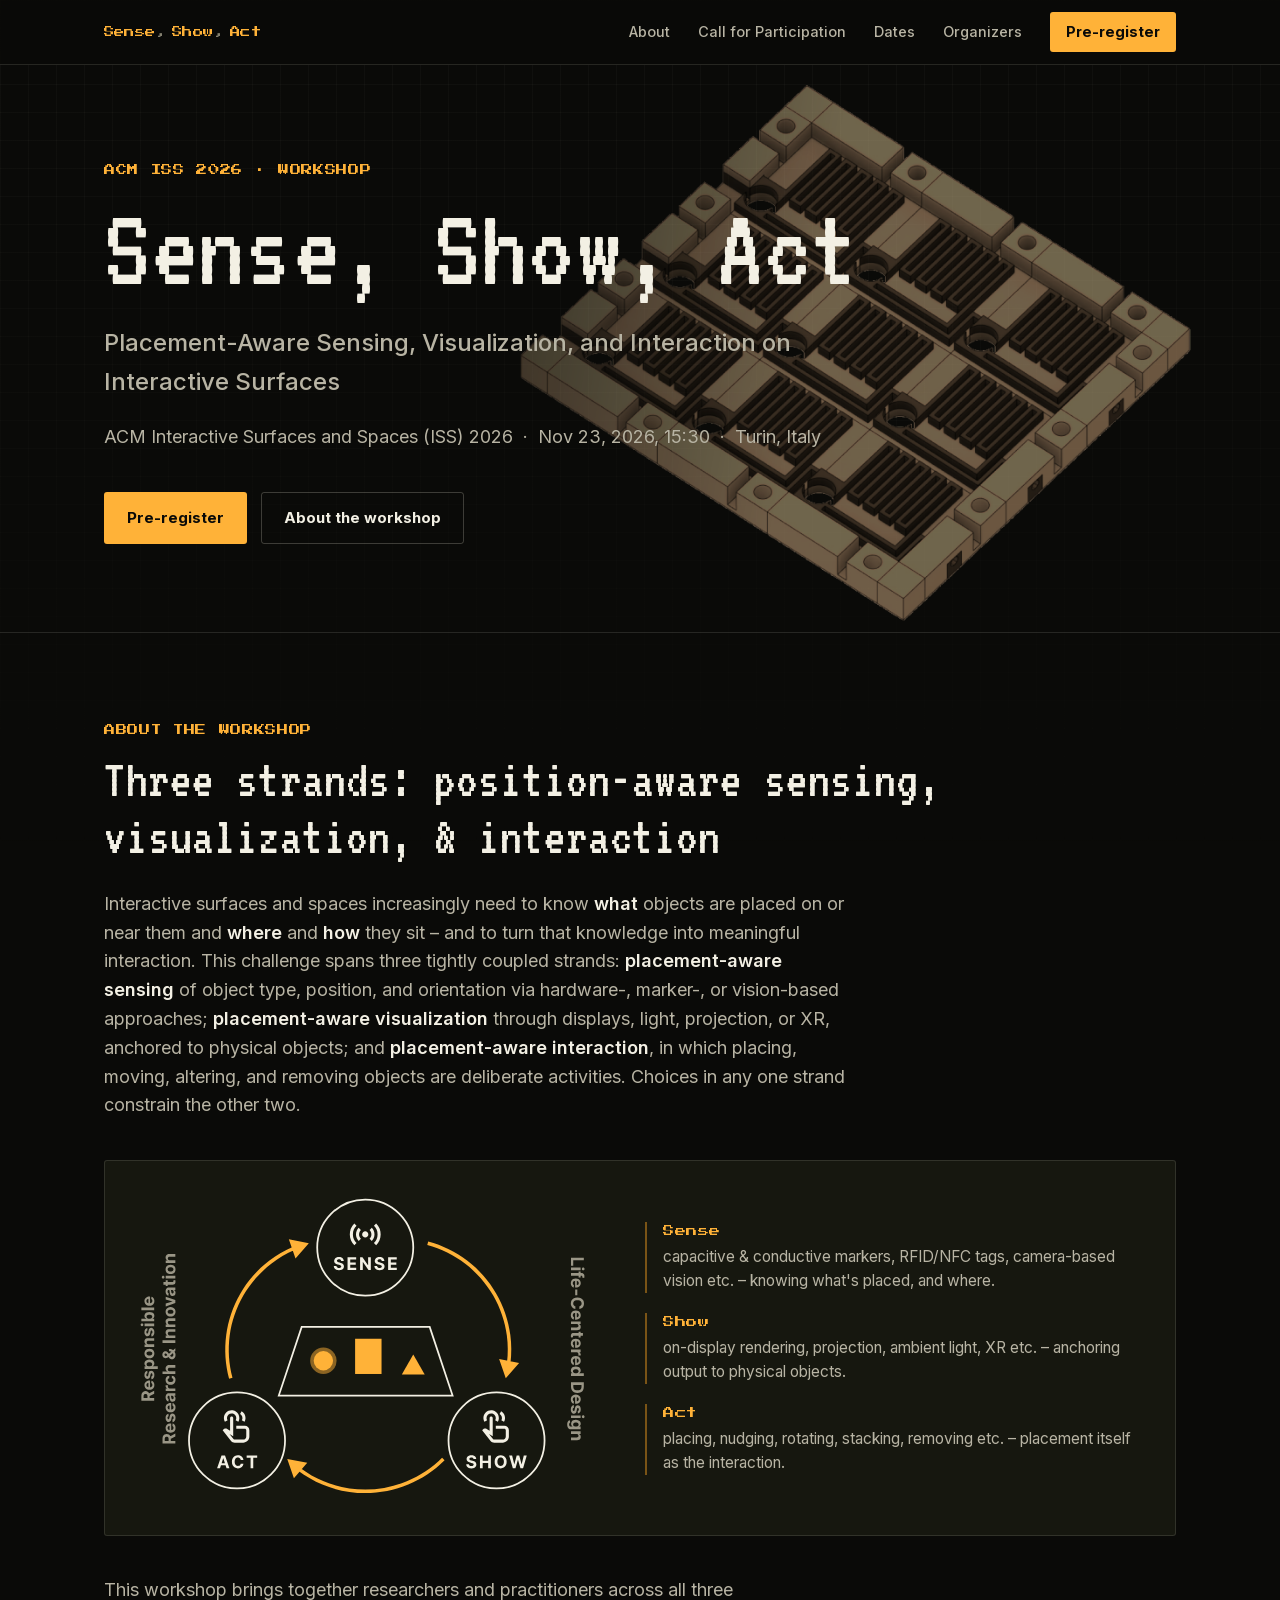
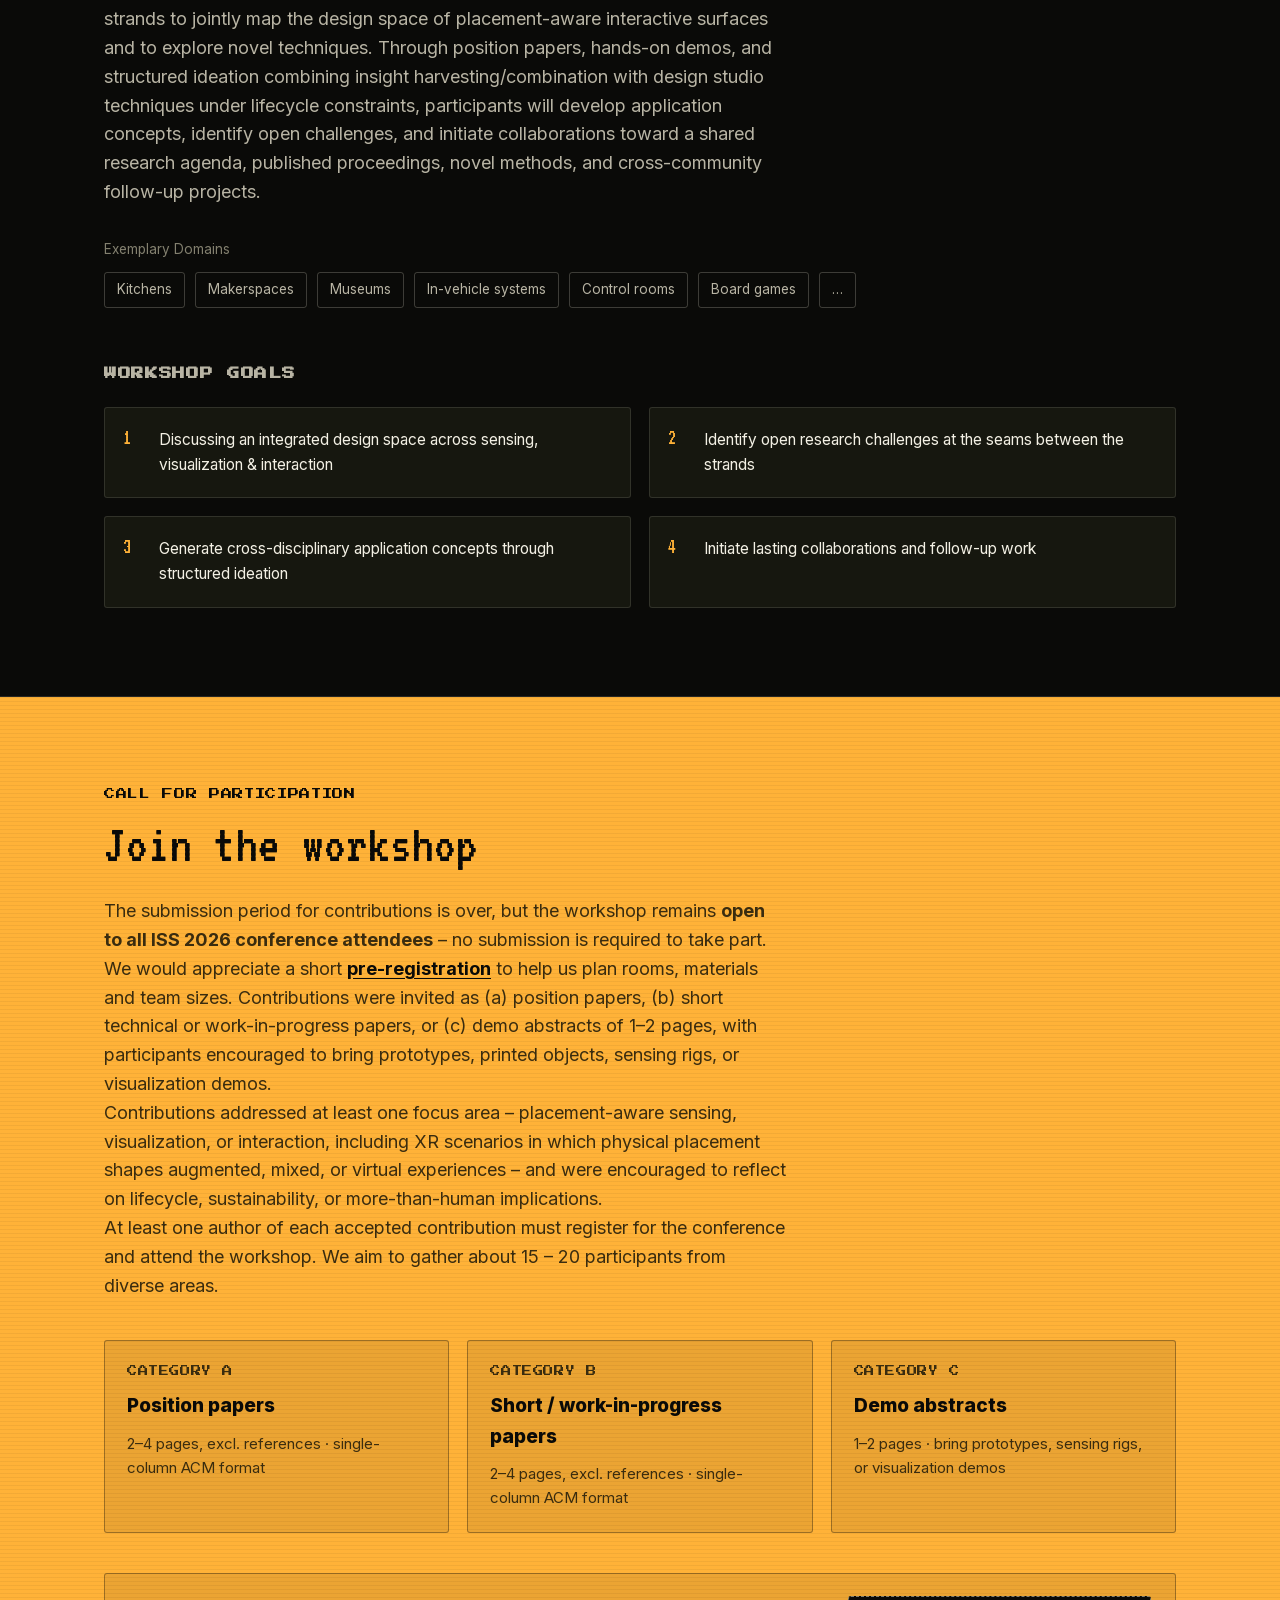
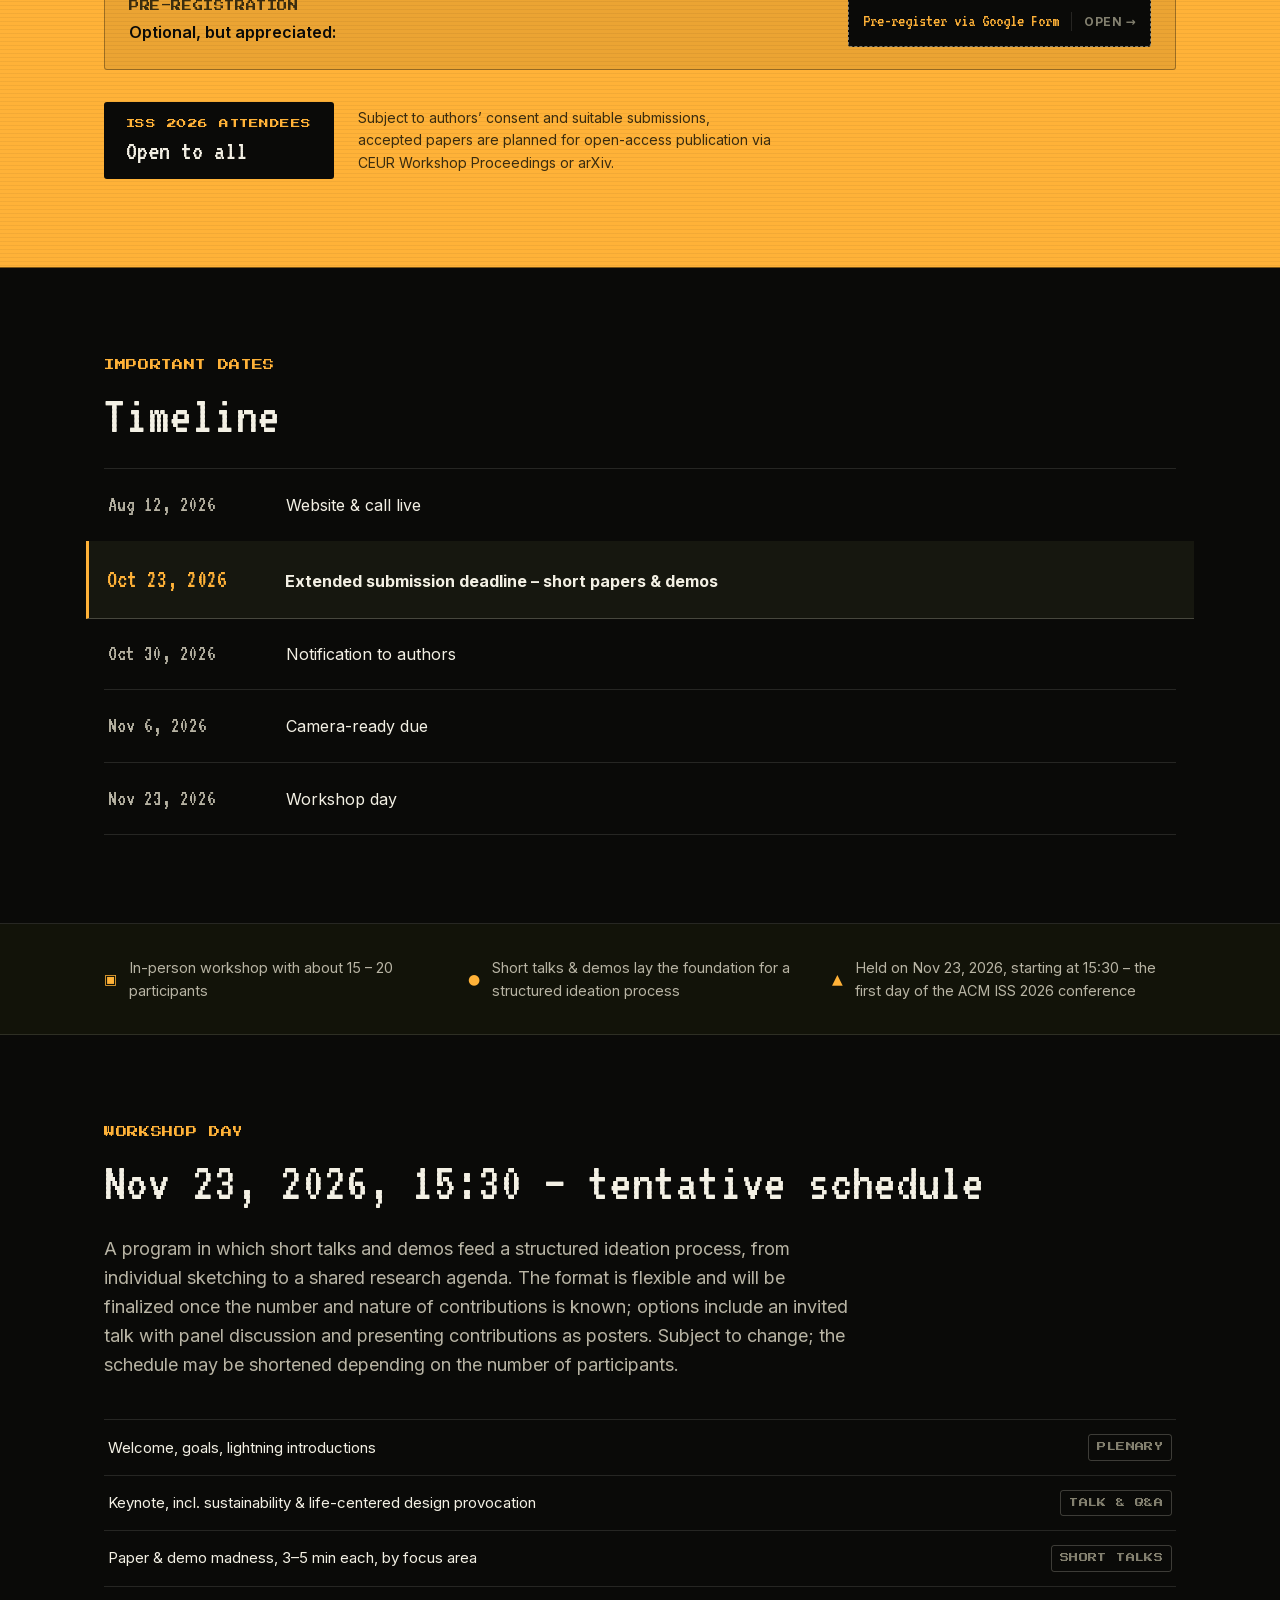
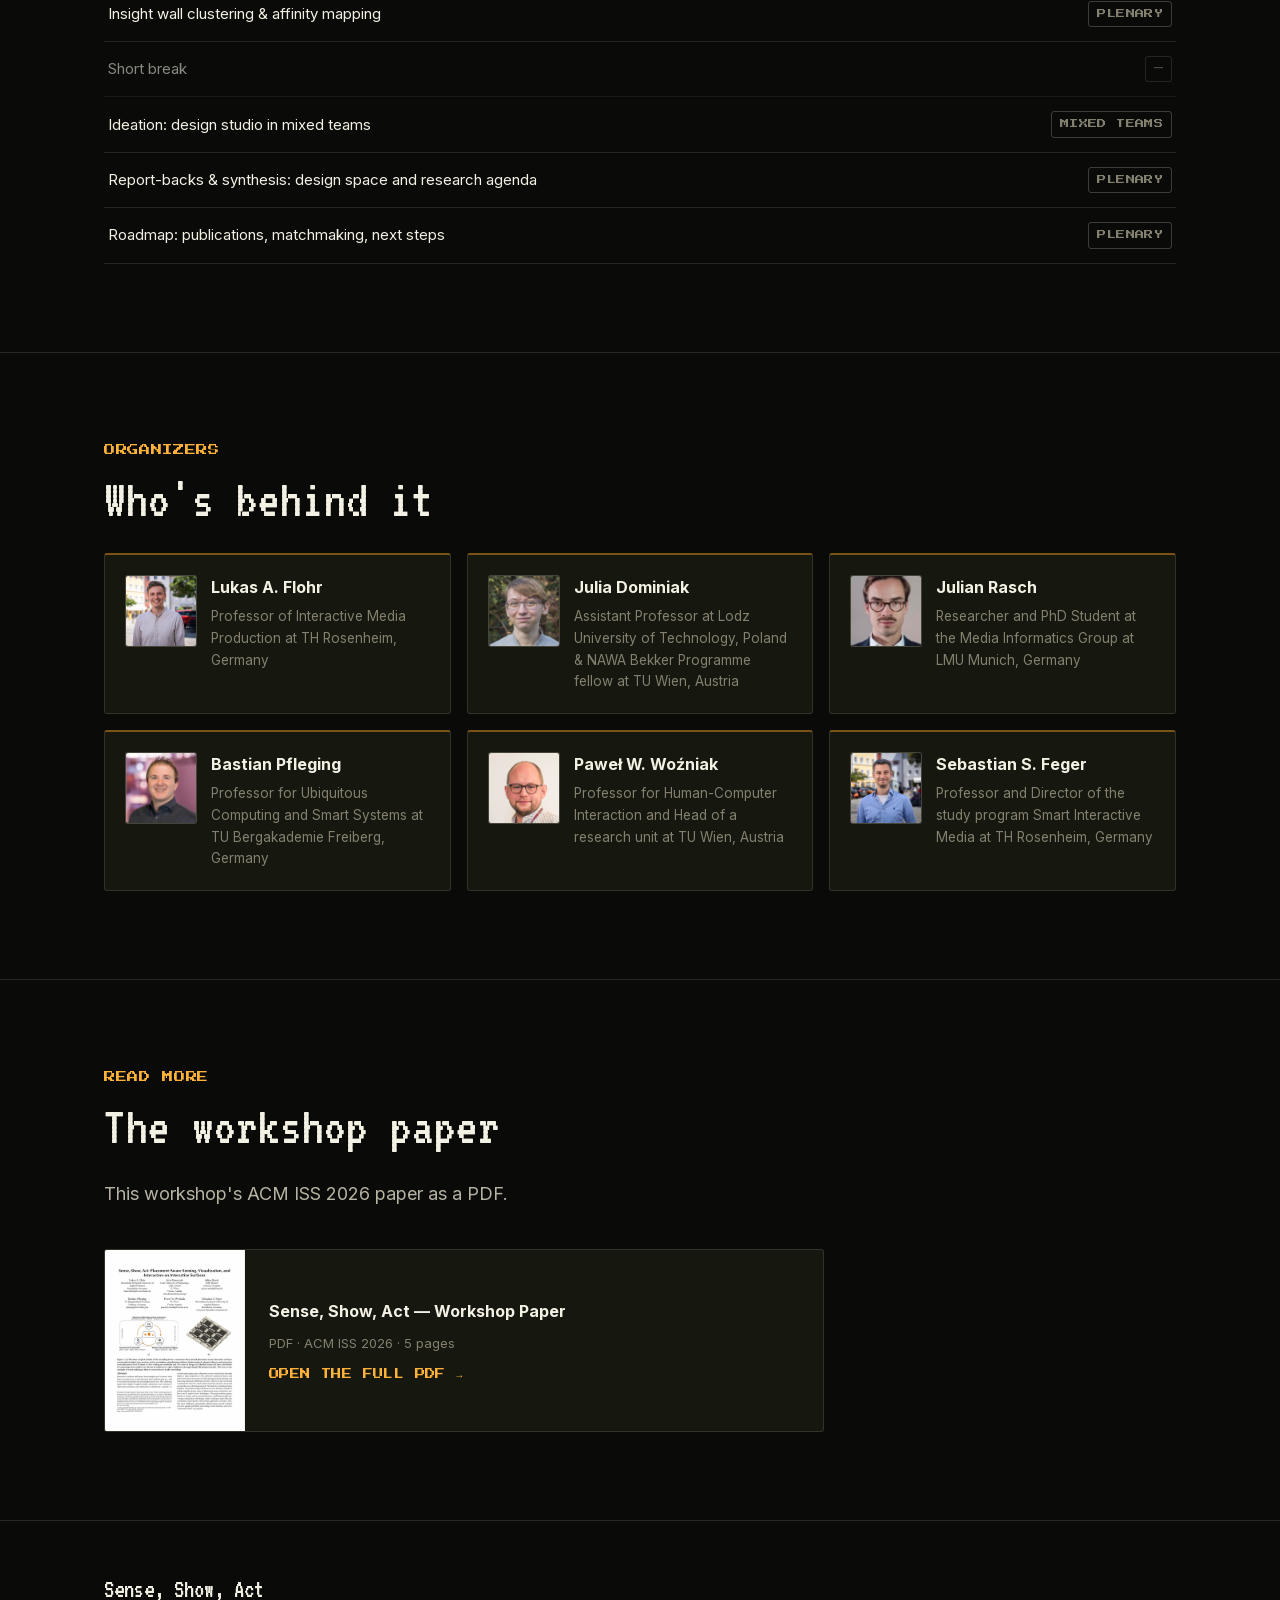
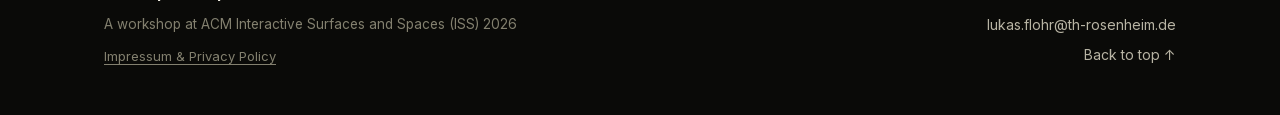
==== commit 6ae329f1: "State that submissions are closed, link pre-registration in intro Co-Authored-By: Claude Sonnet 5.5 " ====
--- a/index.html
+++ b/index.html
@@ -119,8 +119,8 @@
     <div class="wrap">
       <p class="eyebrow eyebrow-invert">Call for Participation</p>
       <h2 class="section-title cfp-title">Join the workshop</h2>
-      <p class="lede cfp-lede">The workshop is open to <strong>all ISS 2026 conference attendees</strong>. No submission is required to take part. We would appreciate a short <strong>pre-registration</strong> to help us plan rooms, materials and team sizes. Contributions are welcome but optional: we invite (a) position papers and (b) short technical or work-in-progress papers, or (c) demo abstracts of 1&ndash;2 pages, encouraging participants to bring prototypes, printed objects, sensing rigs, or visualization demos.
-        <br /> Contributions should address at least one focus area – placement-aware sensing, visualization, or interaction, including XR scenarios in which physical placement shapes augmented, mixed, or virtual experiences – and are encouraged to reflect on lifecycle, sustainability, or more-than-human implications.
+      <p class="lede cfp-lede">The submission period for contributions is over, but the workshop remains <strong>open to all ISS 2026 conference attendees</strong> &ndash; no submission is required to take part. We would appreciate a short <strong><a href="https://forms.gle/udSHwLUKrn6Q8EQb9" target="_blank" rel="noopener">pre-registration</a></strong> to help us plan rooms, materials and team sizes. Contributions were invited as (a) position papers, (b) short technical or work-in-progress papers, or (c) demo abstracts of 1&ndash;2 pages, with participants encouraged to bring prototypes, printed objects, sensing rigs, or visualization demos.
+        <br /> Contributions addressed at least one focus area – placement-aware sensing, visualization, or interaction, including XR scenarios in which physical placement shapes augmented, mixed, or virtual experiences – and were encouraged to reflect on lifecycle, sustainability, or more-than-human implications.
         <br /> At least one author of each accepted contribution must register for the conference and attend the workshop. We aim to gather about 15 – 20 participants from diverse areas.
       </p>
       <div class="cfp-cards">
--- a/styles.css
+++ b/styles.css
@@ -489,6 +489,8 @@
 
 .cfp-title { color: var(--accent-contrast); }
 .cfp-lede { color: var(--accent-contrast-muted); max-width: 62ch; }
+.cfp-lede a { color: var(--accent-contrast); text-decoration: underline; text-underline-offset: 3px; }
+.cfp-lede a:hover, .cfp-lede a:focus-visible { text-decoration-thickness: 2px; }
 
 .cfp-cards {
   display: grid;
